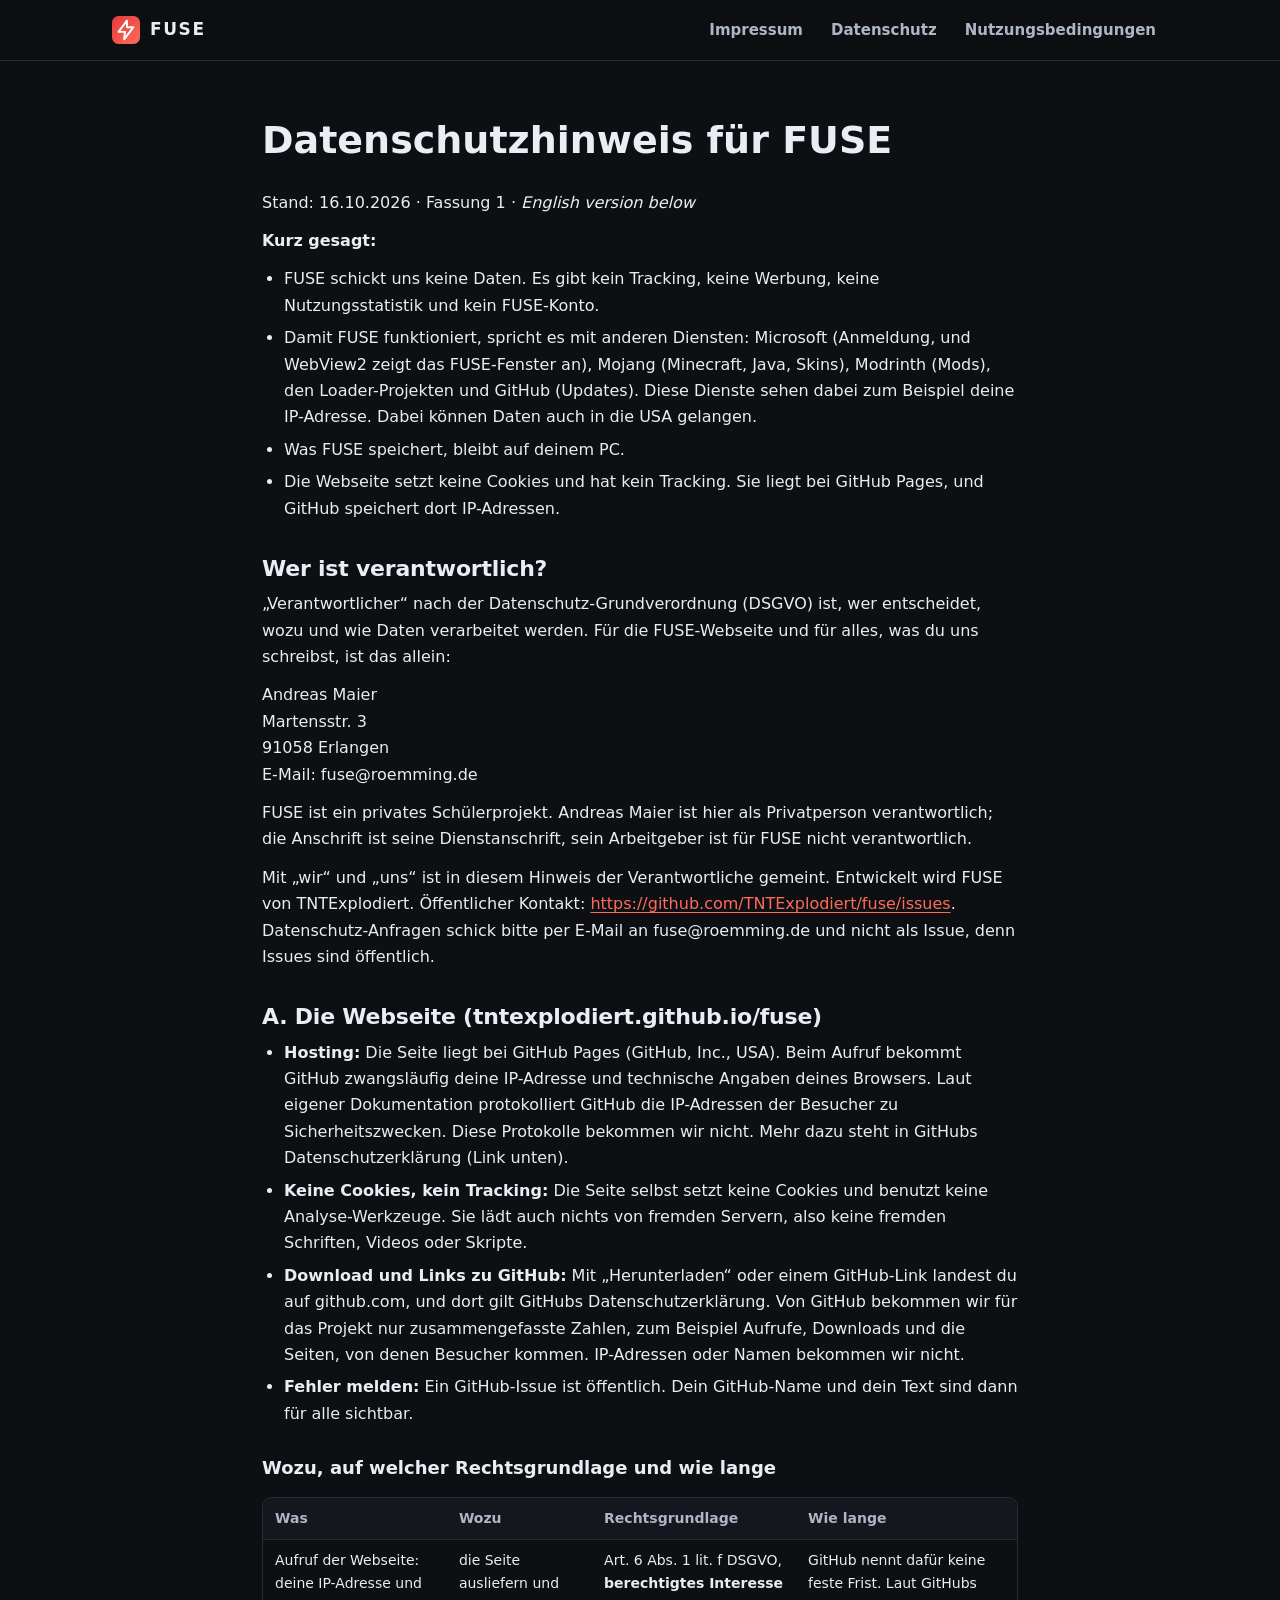
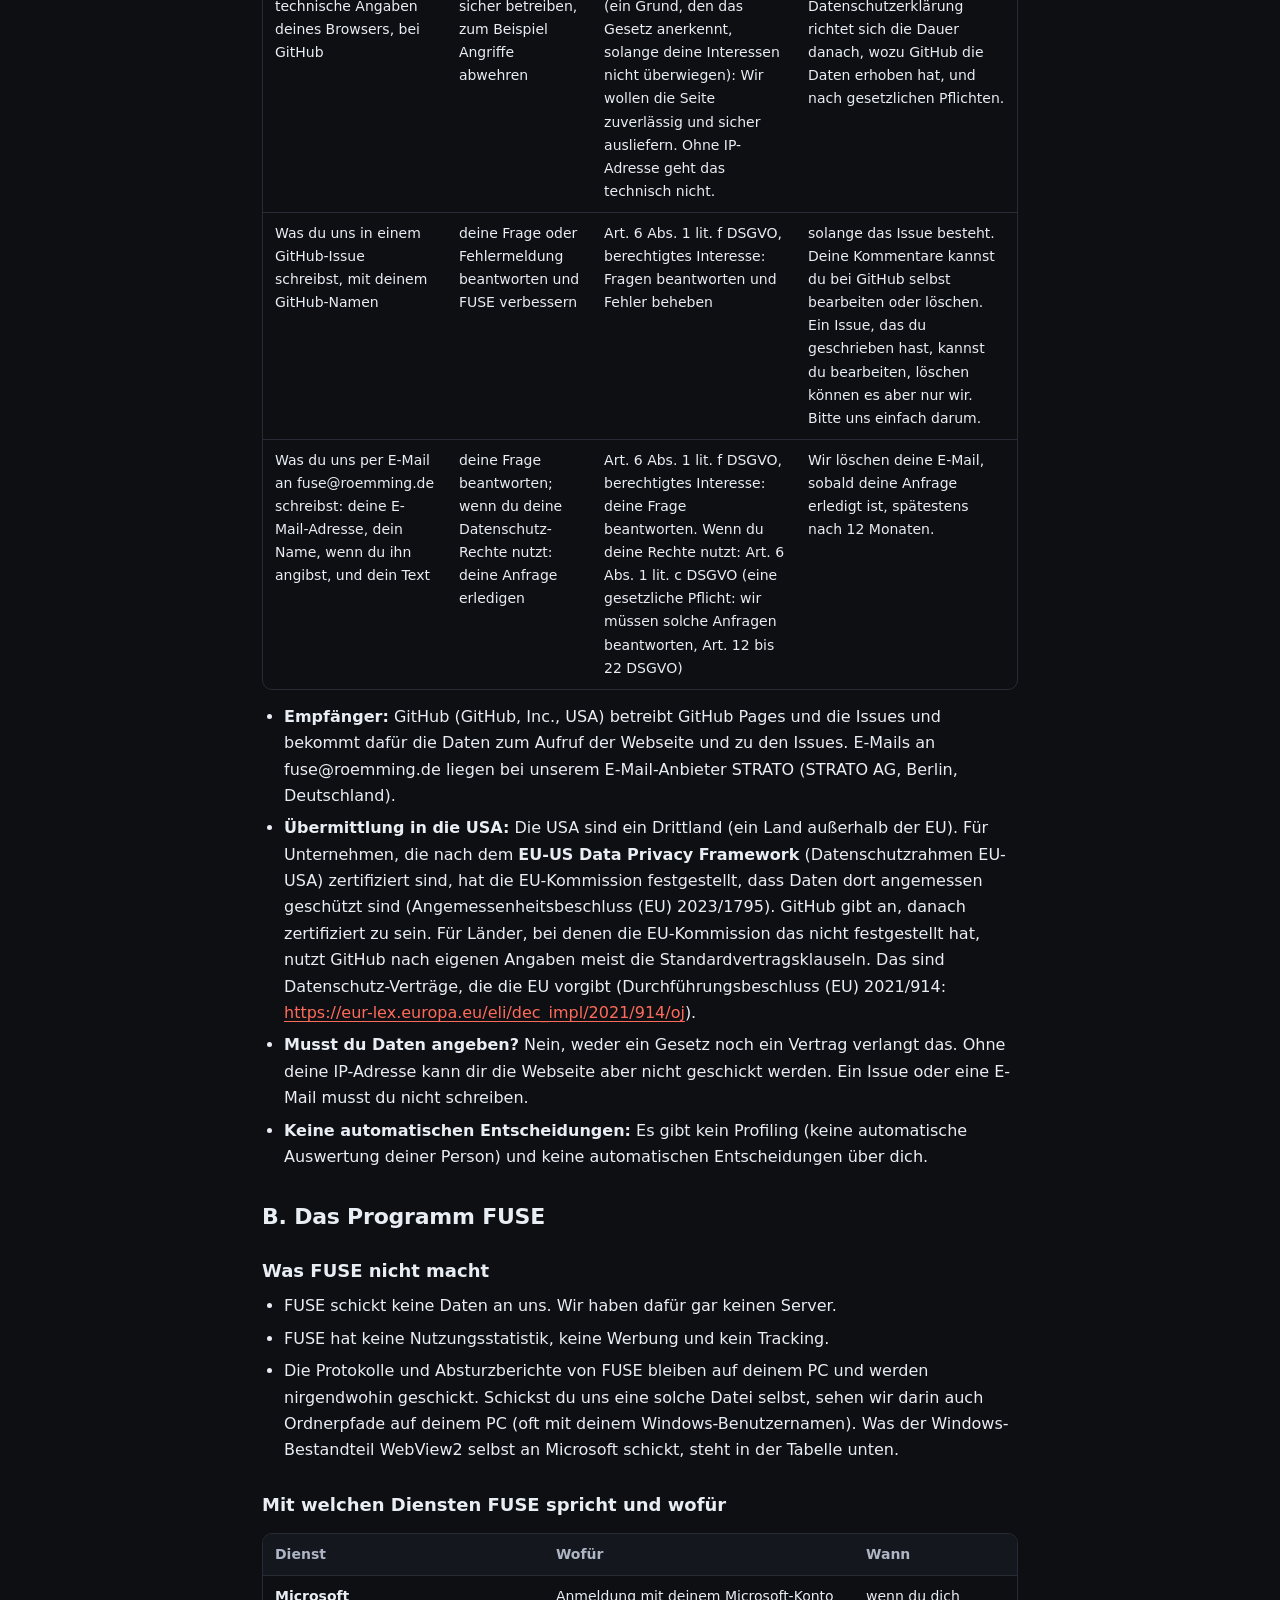
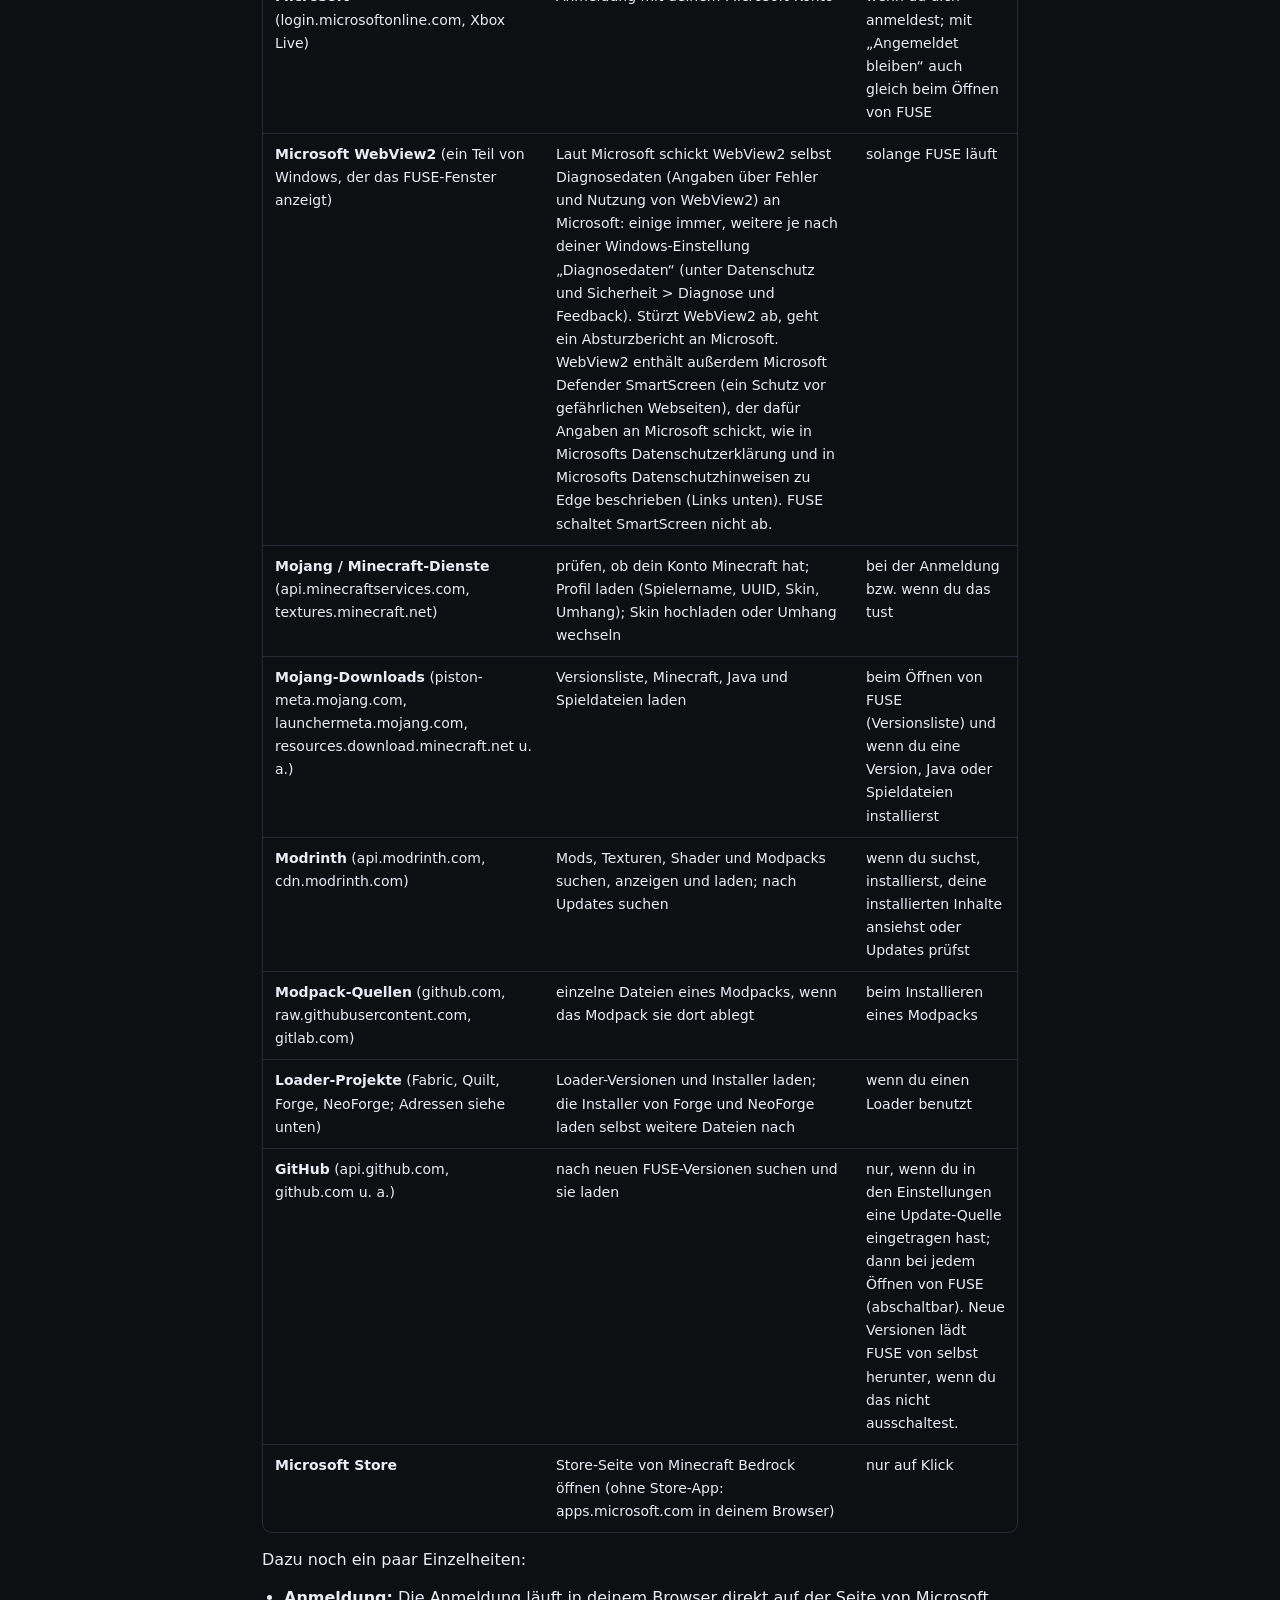
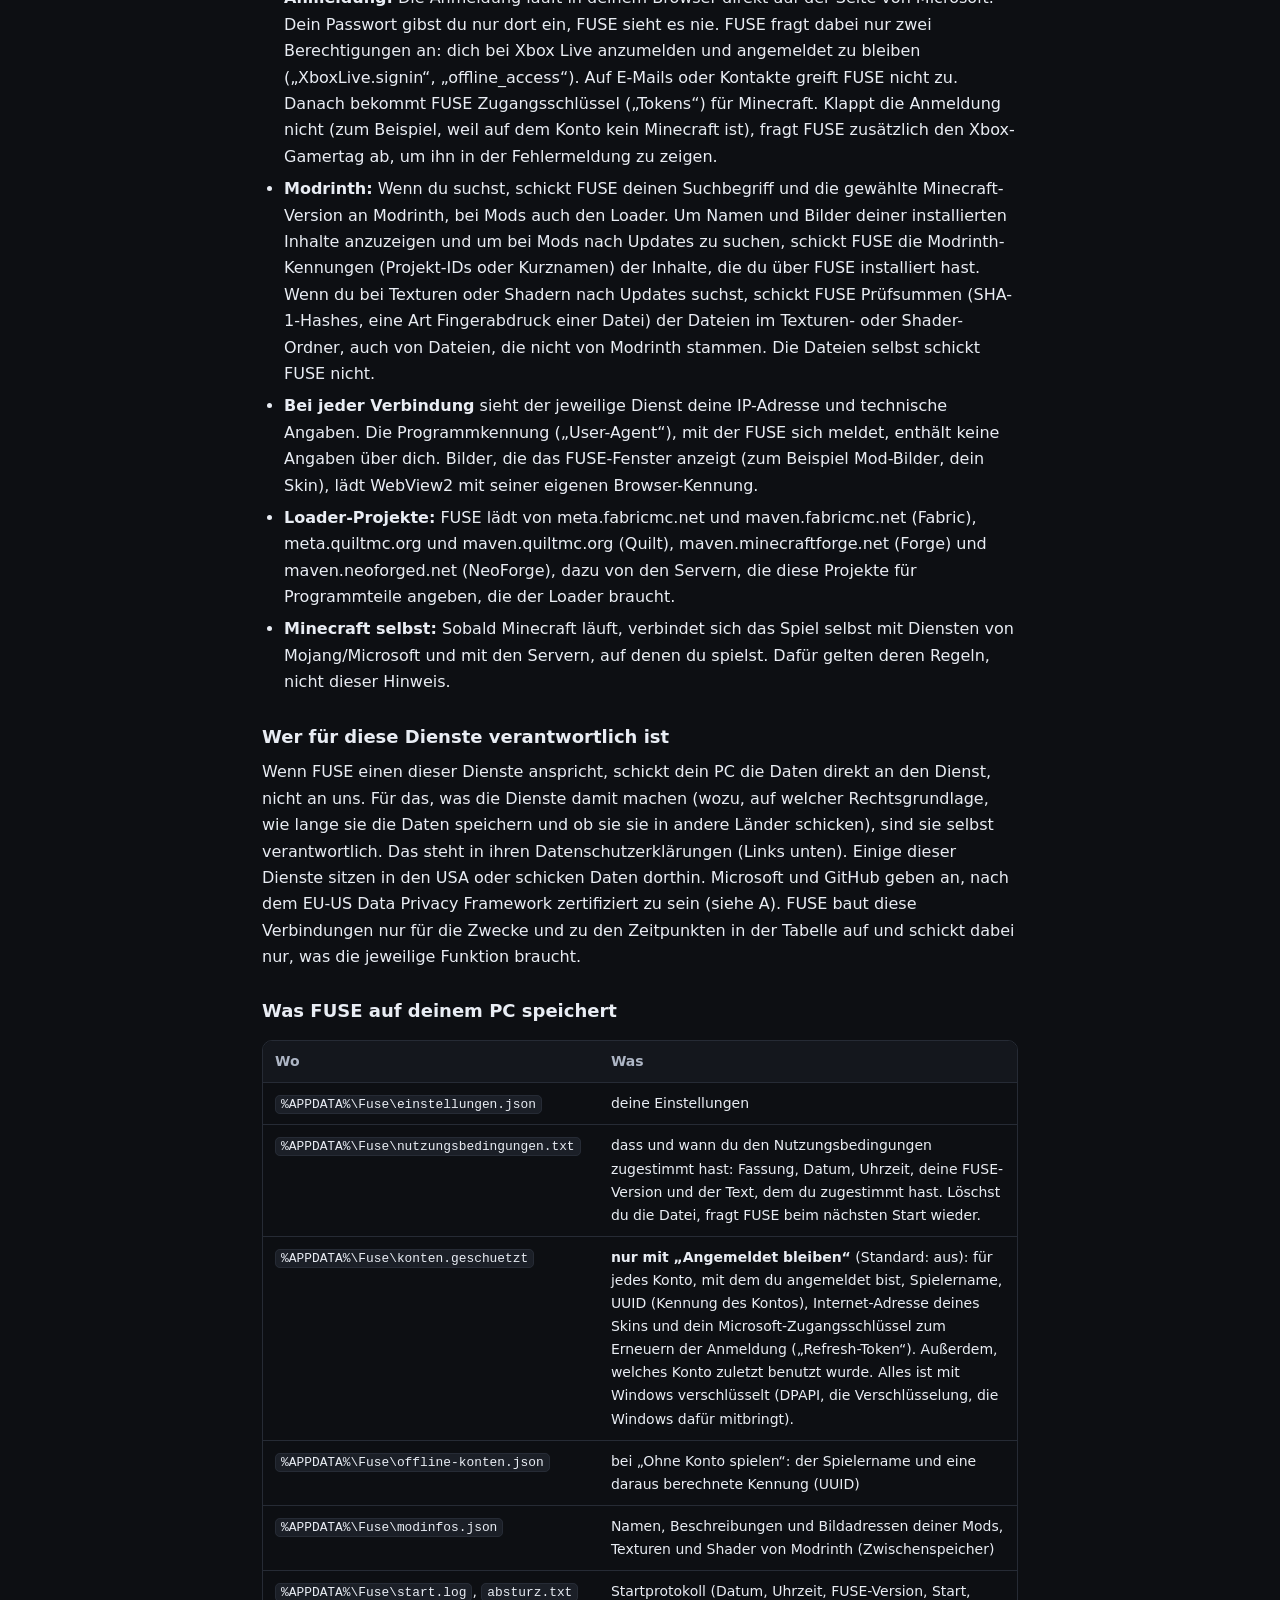
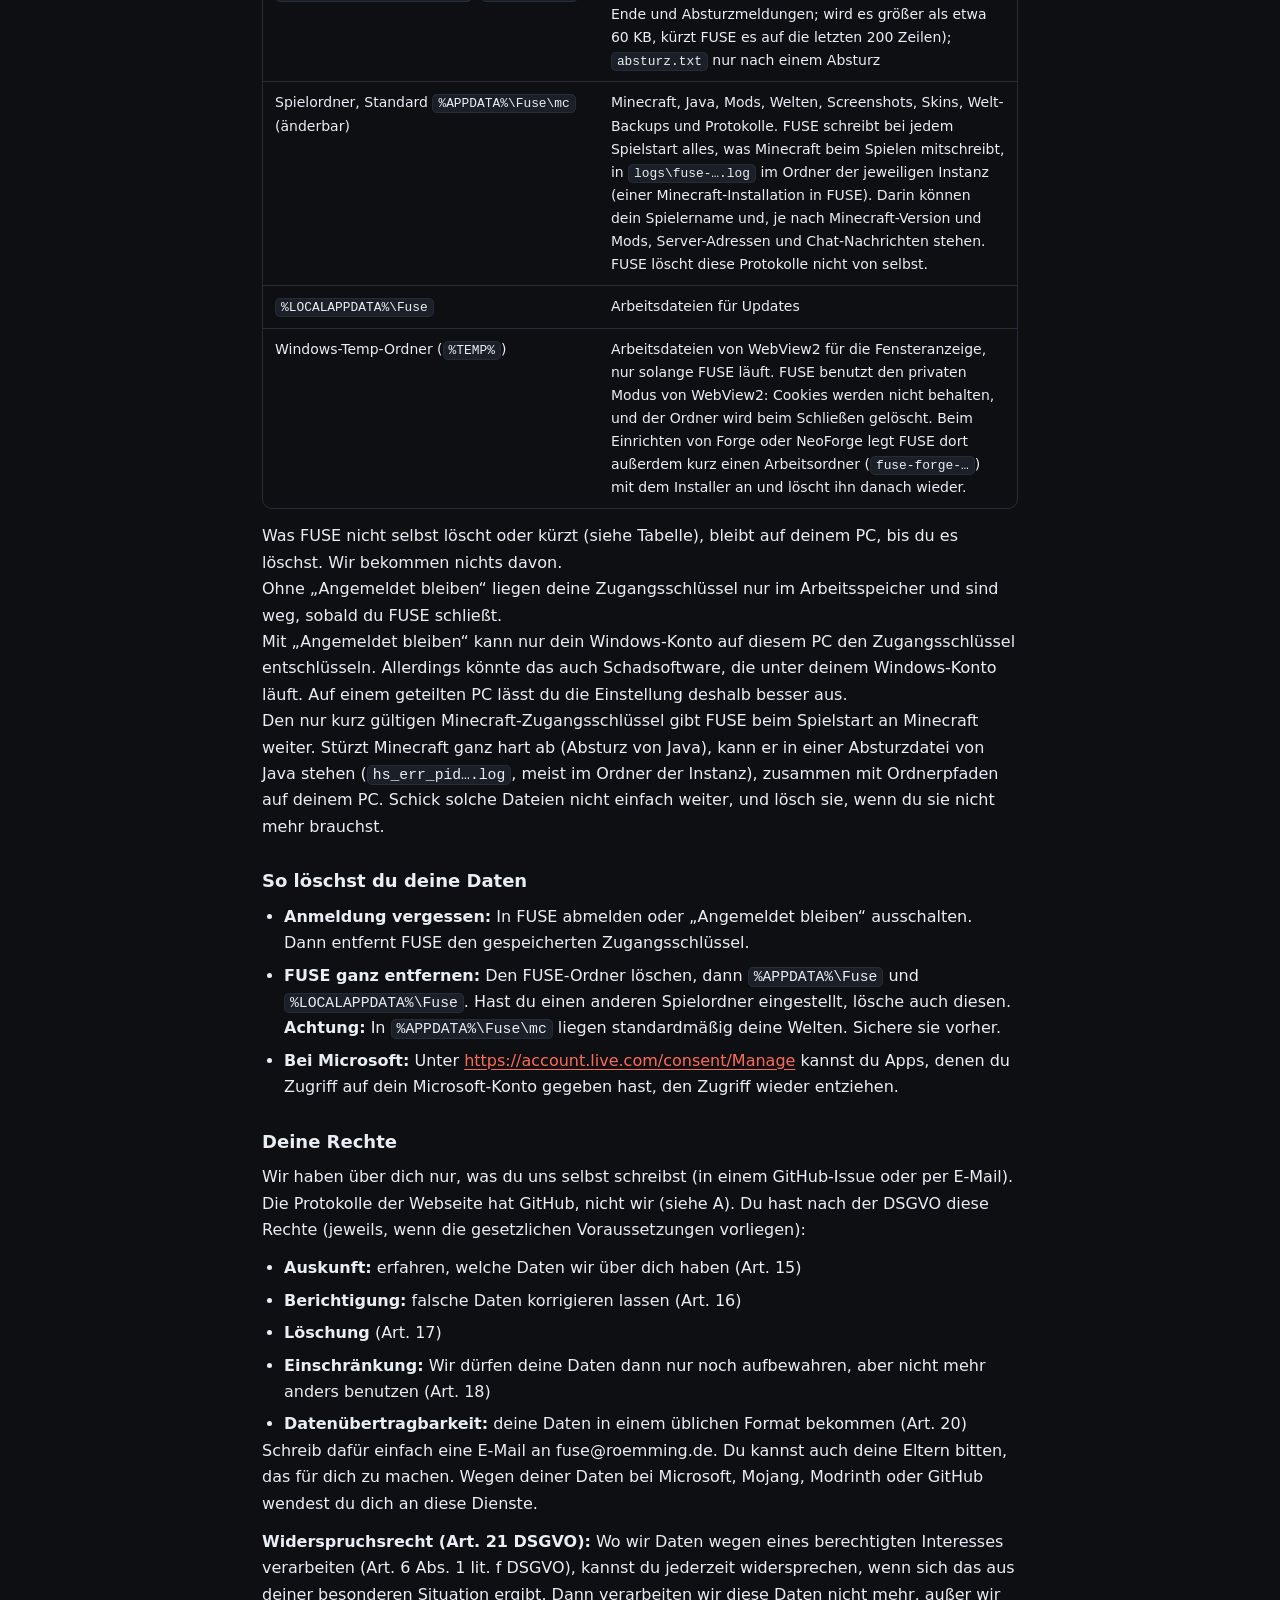
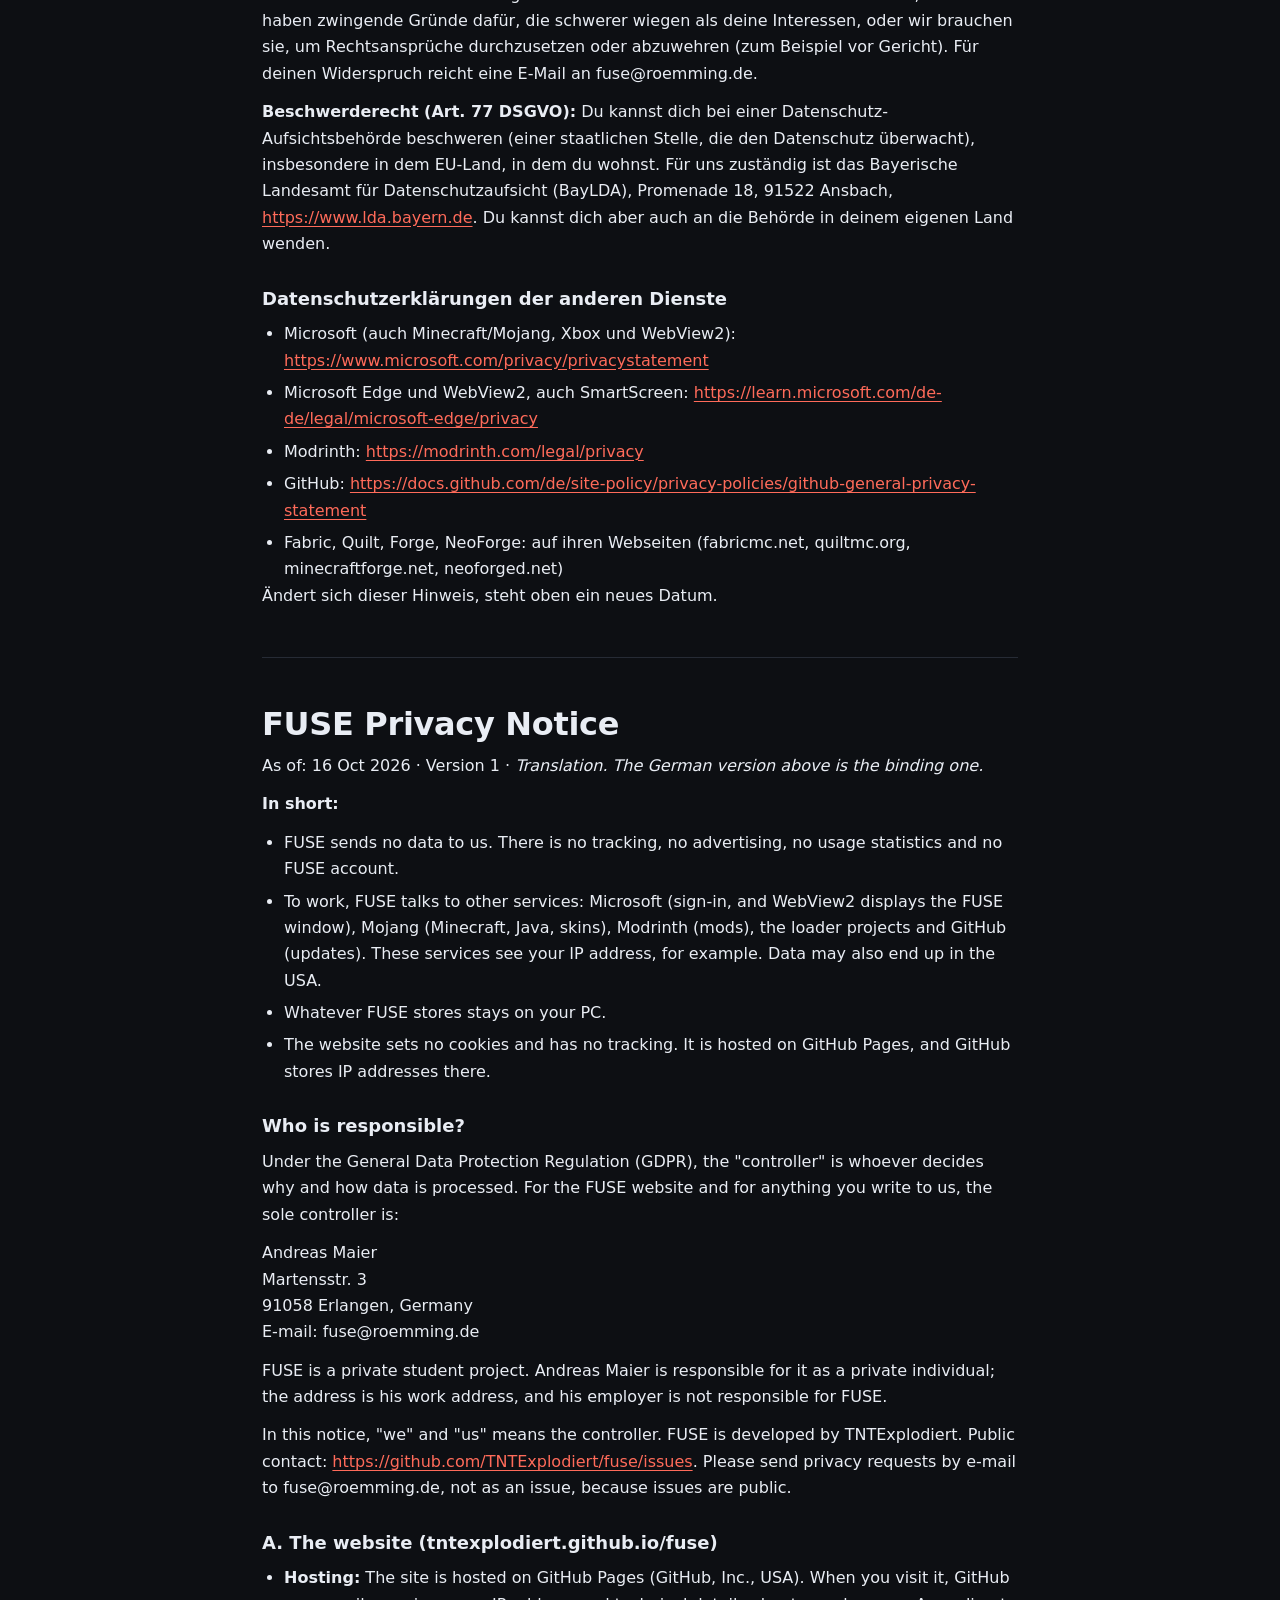
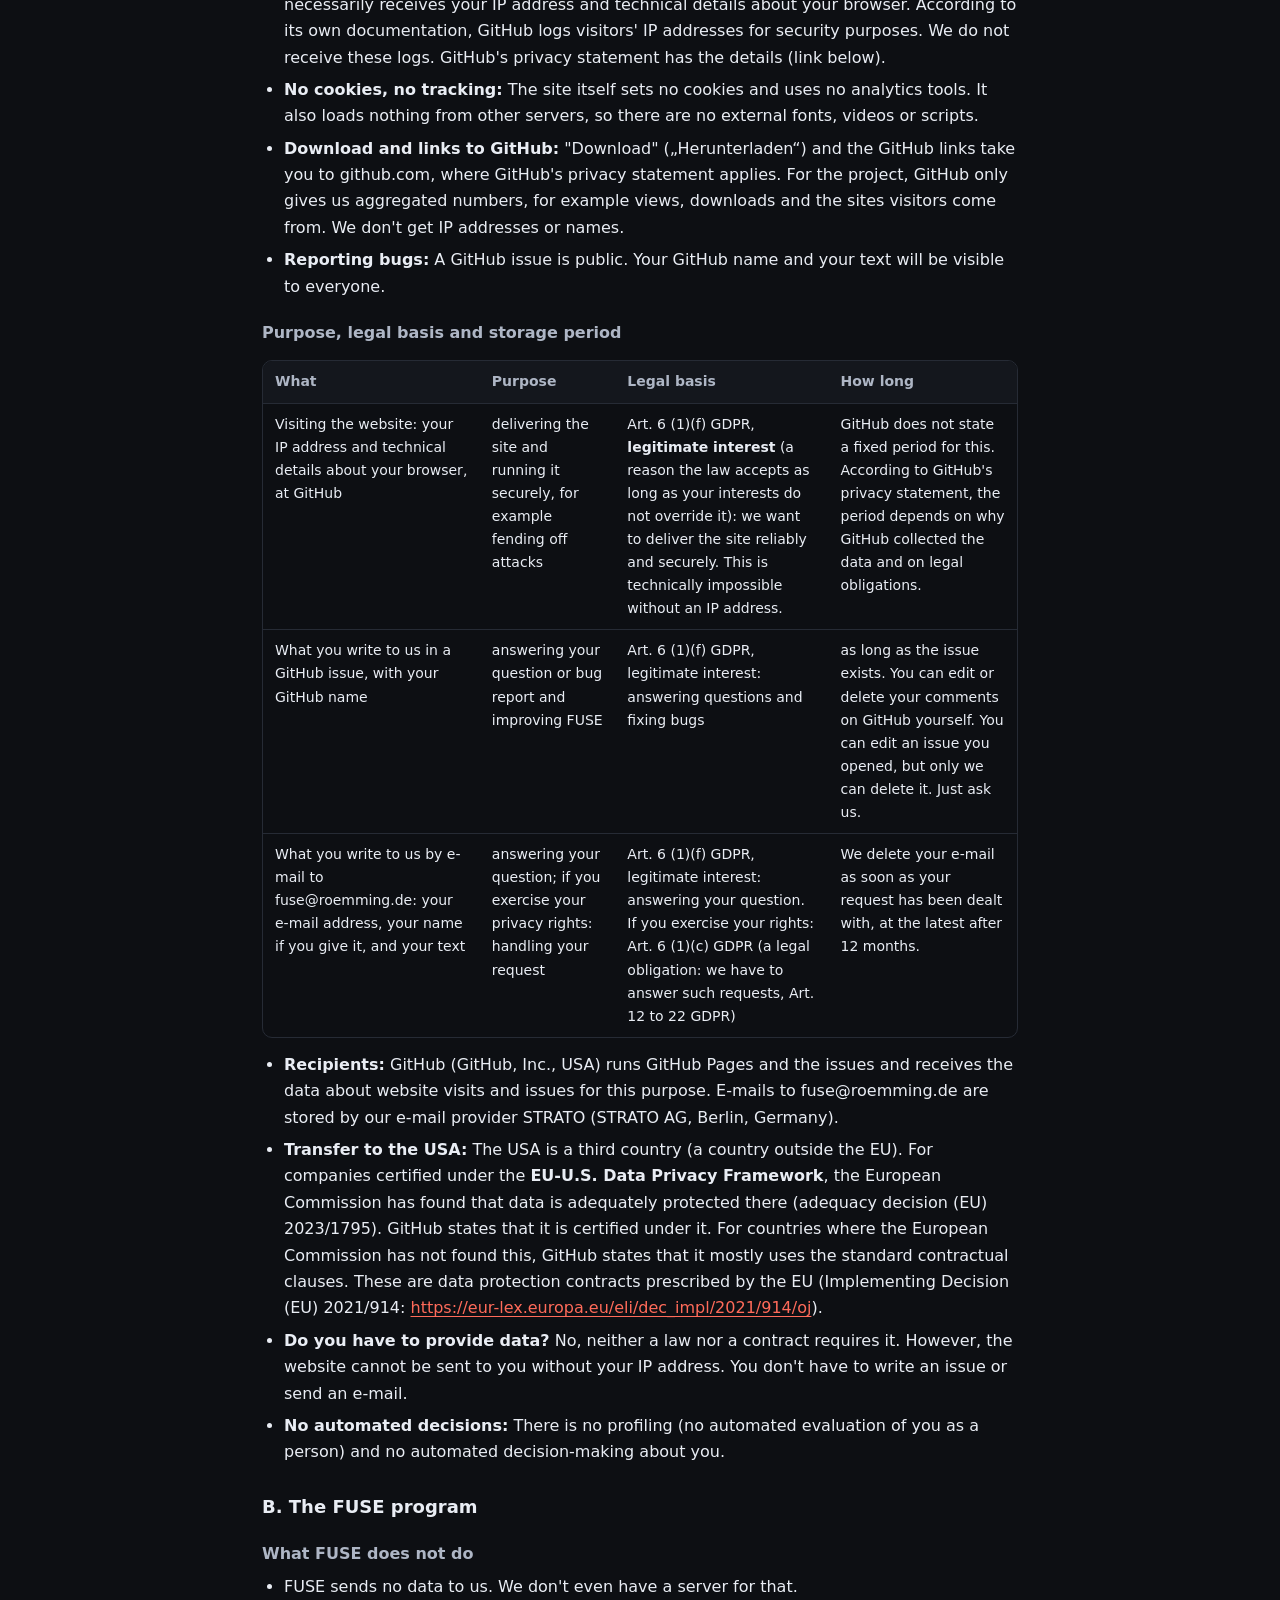
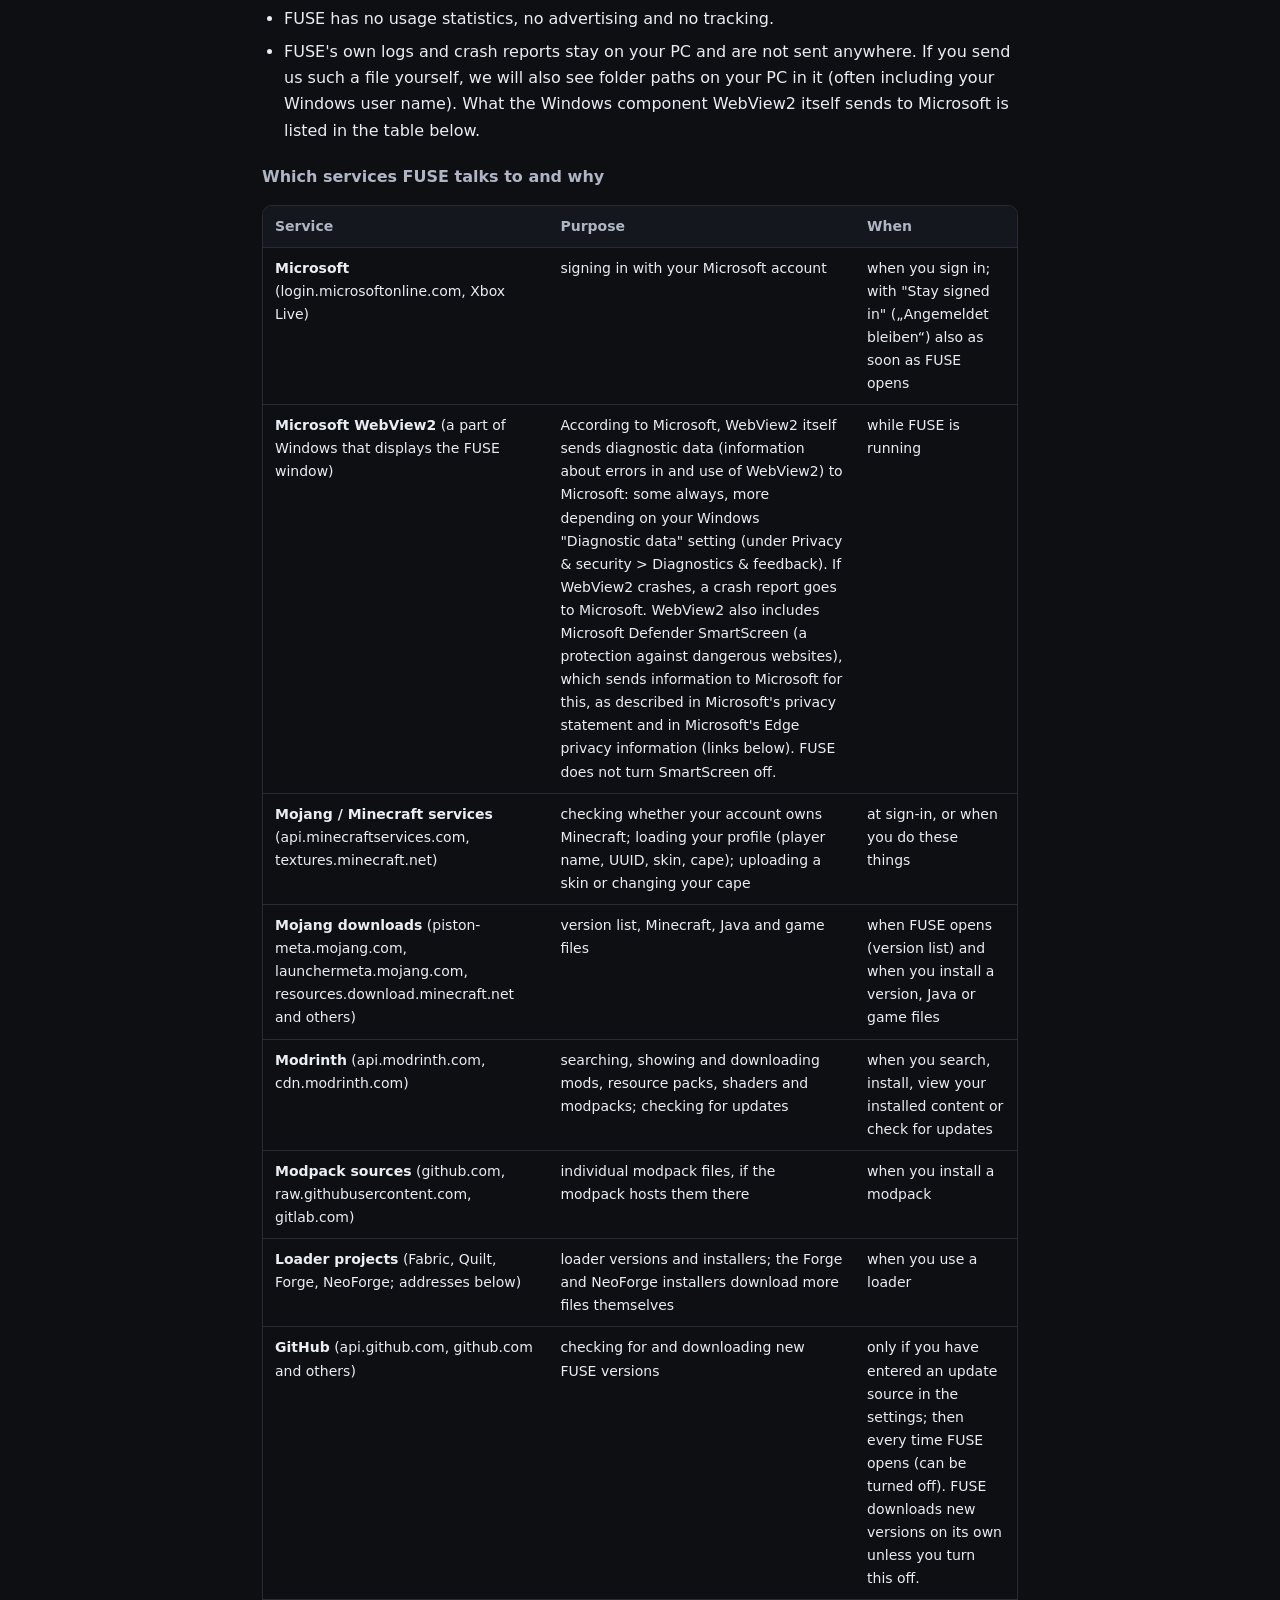
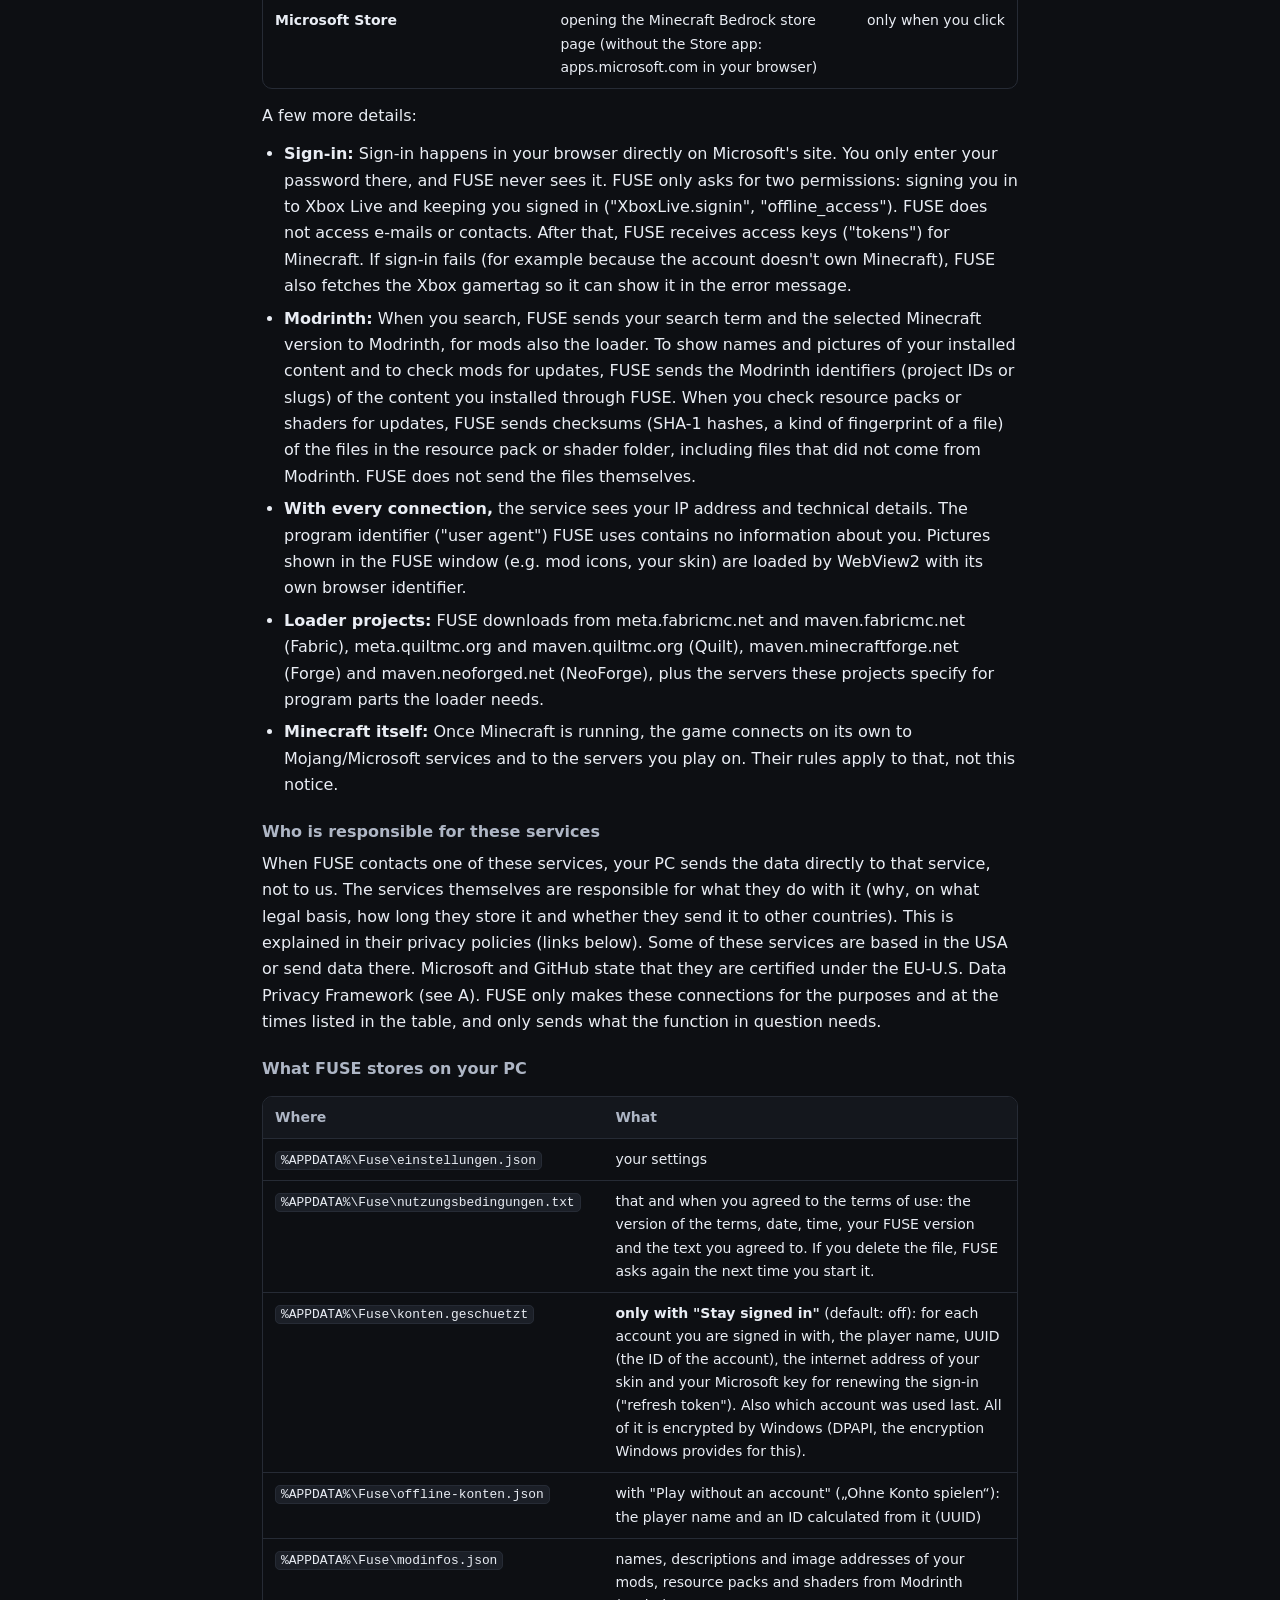
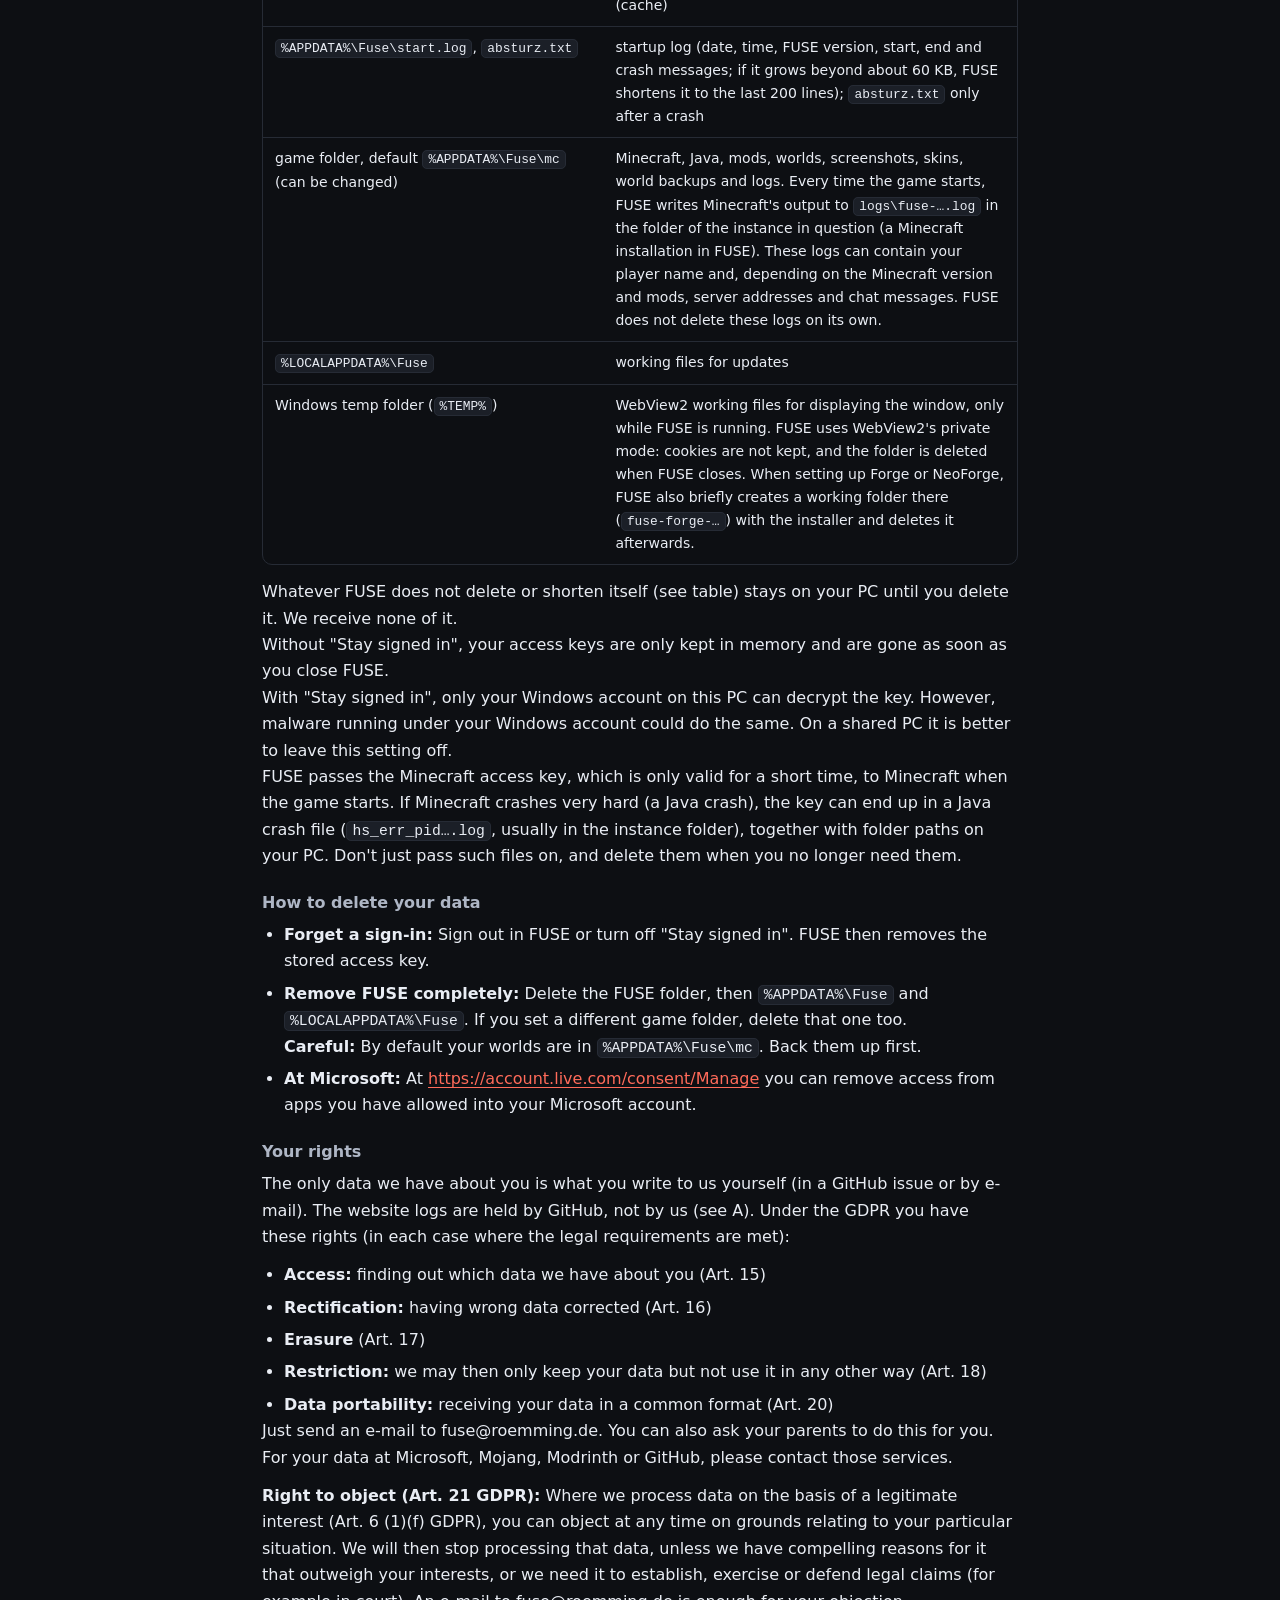
==== docs/datenschutz.html @ b9e16c57 "Webseite: Impressum, Datenschutz, Nutzungsbedingungen" ====
<!DOCTYPE html>
<html lang="de">
<head>
  <meta charset="utf-8">
  <meta name="viewport" content="width=device-width, initial-scale=1">
  <meta http-equiv="Content-Security-Policy" content="default-src 'self'; img-src 'self'; style-src 'self'; script-src 'none'; object-src 'none'; base-uri 'none'; form-action 'none'">
  <meta name="referrer" content="strict-origin-when-cross-origin">
  <title>Datenschutzhinweis – FUSE</title>
  <meta name="description" content="Datenschutzhinweis für FUSE und die FUSE-Webseite.">
  <meta name="theme-color" content="#0d0f13">
  <meta name="color-scheme" content="dark">
  <link rel="icon" href="favicon.ico" sizes="32x32">
  <link rel="icon" href="icon.svg" type="image/svg+xml">
  <link rel="apple-touch-icon" href="apple-touch-icon.png">
  <link rel="stylesheet" href="stil.css">
</head>
<body>
  <header class="leiste">
    <div class="huelle leiste-innen">
      <a class="marke" href="index.html">
        <img src="icon.svg" width="28" height="28" alt="">
        <span>FUSE</span>
      </a>
      <nav aria-label="Rechtliches">
        <ul>
          <li><a href="impressum.html">Impressum</a></li>
          <li><a href="datenschutz.html">Datenschutz</a></li>
          <li><a href="nutzungsbedingungen.html">Nutzungsbedingungen</a></li>
        </ul>
      </nav>
    </div>
  </header>

  <main id="inhalt" class="huelle rechtstext">
<h1 id="de-titel">Datenschutzhinweis für FUSE</h1>
<p>Stand: 16.10.2026 · Fassung 1 · <em>English version below</em></p>
<p><strong>Kurz gesagt:</strong></p>
<ul><li>FUSE schickt uns keine Daten. Es gibt kein Tracking, keine Werbung, keine Nutzungsstatistik und kein FUSE-Konto.</li><li>Damit FUSE funktioniert, spricht es mit anderen Diensten: Microsoft (Anmeldung, und WebView2 zeigt das FUSE-Fenster an), Mojang (Minecraft, Java, Skins), Modrinth (Mods), den Loader-Projekten und GitHub (Updates). Diese Dienste sehen dabei zum Beispiel deine IP-Adresse. Dabei können Daten auch in die USA gelangen.</li><li>Was FUSE speichert, bleibt auf deinem PC.</li><li>Die Webseite setzt keine Cookies und hat kein Tracking. Sie liegt bei GitHub Pages, und GitHub speichert dort IP-Adressen.</li></ul>
<h2 id="de-wer-ist-verantwortlich">Wer ist verantwortlich?</h2>
<p>„Verantwortlicher“ nach der Datenschutz-Grundverordnung (DSGVO) ist, wer entscheidet, wozu und wie Daten verarbeitet werden. Für die FUSE-Webseite und für alles, was du uns schreibst, ist das allein:</p>
<p>Andreas Maier<br>Martensstr. 3<br>91058 Erlangen<br>E-Mail: fuse@roemming.de</p>
<p>FUSE ist ein privates Schülerprojekt. Andreas Maier ist hier als Privatperson verantwortlich; die Anschrift ist seine Dienstanschrift, sein Arbeitgeber ist für FUSE nicht verantwortlich.</p>
<p>Mit „wir“ und „uns“ ist in diesem Hinweis der Verantwortliche gemeint. Entwickelt wird FUSE von TNTExplodiert. Öffentlicher Kontakt: <a href="https://github.com/TNTExplodiert/fuse/issues">https://github.com/TNTExplodiert/fuse/issues</a>. Datenschutz-Anfragen schick bitte per E-Mail an fuse@roemming.de und nicht als Issue, denn Issues sind öffentlich.</p>
<h2 id="de-a-die-webseite-tntexplodiert-github-io-fuse">A. Die Webseite (tntexplodiert.github.io/fuse)</h2>
<ul><li><strong>Hosting:</strong> Die Seite liegt bei GitHub Pages (GitHub, Inc., USA). Beim Aufruf bekommt GitHub zwangsläufig deine IP-Adresse und technische Angaben deines Browsers. Laut eigener Dokumentation protokolliert GitHub die IP-Adressen der Besucher zu Sicherheitszwecken. Diese Protokolle bekommen wir nicht. Mehr dazu steht in GitHubs Datenschutzerklärung (Link unten).</li><li><strong>Keine Cookies, kein Tracking:</strong> Die Seite selbst setzt keine Cookies und benutzt keine Analyse-Werkzeuge. Sie lädt auch nichts von fremden Servern, also keine fremden Schriften, Videos oder Skripte.</li><li><strong>Download und Links zu GitHub:</strong> Mit „Herunterladen“ oder einem GitHub-Link landest du auf github.com, und dort gilt GitHubs Datenschutzerklärung. Von GitHub bekommen wir für das Projekt nur zusammengefasste Zahlen, zum Beispiel Aufrufe, Downloads und die Seiten, von denen Besucher kommen. IP-Adressen oder Namen bekommen wir nicht.</li><li><strong>Fehler melden:</strong> Ein GitHub-Issue ist öffentlich. Dein GitHub-Name und dein Text sind dann für alle sichtbar.</li></ul>
<h3 id="de-wozu-auf-welcher-rechtsgrundlage-und-wie-lange">Wozu, auf welcher Rechtsgrundlage und wie lange</h3>
<div class="tabelle"><table><thead><tr><th>Was</th><th>Wozu</th><th>Rechtsgrundlage</th><th>Wie lange</th></tr></thead><tbody><tr><td>Aufruf der Webseite: deine IP-Adresse und technische Angaben deines Browsers, bei GitHub</td><td>die Seite ausliefern und sicher betreiben, zum Beispiel Angriffe abwehren</td><td>Art. 6 Abs. 1 lit. f DSGVO, <strong>berechtigtes Interesse</strong> (ein Grund, den das Gesetz anerkennt, solange deine Interessen nicht überwiegen): Wir wollen die Seite zuverlässig und sicher ausliefern. Ohne IP-Adresse geht das technisch nicht.</td><td>GitHub nennt dafür keine feste Frist. Laut GitHubs Datenschutzerklärung richtet sich die Dauer danach, wozu GitHub die Daten erhoben hat, und nach gesetzlichen Pflichten.</td></tr><tr><td>Was du uns in einem GitHub-Issue schreibst, mit deinem GitHub-Namen</td><td>deine Frage oder Fehlermeldung beantworten und FUSE verbessern</td><td>Art. 6 Abs. 1 lit. f DSGVO, berechtigtes Interesse: Fragen beantworten und Fehler beheben</td><td>solange das Issue besteht. Deine Kommentare kannst du bei GitHub selbst bearbeiten oder löschen. Ein Issue, das du geschrieben hast, kannst du bearbeiten, löschen können es aber nur wir. Bitte uns einfach darum.</td></tr><tr><td>Was du uns per E-Mail an fuse@roemming.de schreibst: deine E-Mail-Adresse, dein Name, wenn du ihn angibst, und dein Text</td><td>deine Frage beantworten; wenn du deine Datenschutz-Rechte nutzt: deine Anfrage erledigen</td><td>Art. 6 Abs. 1 lit. f DSGVO, berechtigtes Interesse: deine Frage beantworten. Wenn du deine Rechte nutzt: Art. 6 Abs. 1 lit. c DSGVO (eine gesetzliche Pflicht: wir müssen solche Anfragen beantworten, Art. 12 bis 22 DSGVO)</td><td>Wir löschen deine E-Mail, sobald deine Anfrage erledigt ist, spätestens nach 12 Monaten.</td></tr></tbody></table></div>
<ul><li><strong>Empfänger:</strong> GitHub (GitHub, Inc., USA) betreibt GitHub Pages und die Issues und bekommt dafür die Daten zum Aufruf der Webseite und zu den Issues. E-Mails an fuse@roemming.de liegen bei unserem E-Mail-Anbieter STRATO (STRATO AG, Berlin, Deutschland).</li><li><strong>Übermittlung in die USA:</strong> Die USA sind ein Drittland (ein Land außerhalb der EU). Für Unternehmen, die nach dem <strong>EU-US Data Privacy Framework</strong> (Datenschutzrahmen EU-USA) zertifiziert sind, hat die EU-Kommission festgestellt, dass Daten dort angemessen geschützt sind (Angemessenheitsbeschluss (EU) 2023/1795). GitHub gibt an, danach zertifiziert zu sein. Für Länder, bei denen die EU-Kommission das nicht festgestellt hat, nutzt GitHub nach eigenen Angaben meist die Standardvertragsklauseln. Das sind Datenschutz-Verträge, die die EU vorgibt (Durchführungsbeschluss (EU) 2021/914: <a href="https://eur-lex.europa.eu/eli/dec_impl/2021/914/oj">https://eur-lex.europa.eu/eli/dec_impl/2021/914/oj</a>).</li><li><strong>Musst du Daten angeben?</strong> Nein, weder ein Gesetz noch ein Vertrag verlangt das. Ohne deine IP-Adresse kann dir die Webseite aber nicht geschickt werden. Ein Issue oder eine E-Mail musst du nicht schreiben.</li><li><strong>Keine automatischen Entscheidungen:</strong> Es gibt kein Profiling (keine automatische Auswertung deiner Person) und keine automatischen Entscheidungen über dich.</li></ul>
<h2 id="de-b-das-programm-fuse">B. Das Programm FUSE</h2>
<h3 id="de-was-fuse-nicht-macht">Was FUSE nicht macht</h3>
<ul><li>FUSE schickt keine Daten an uns. Wir haben dafür gar keinen Server.</li><li>FUSE hat keine Nutzungsstatistik, keine Werbung und kein Tracking.</li><li>Die Protokolle und Absturzberichte von FUSE bleiben auf deinem PC und werden nirgendwohin geschickt. Schickst du uns eine solche Datei selbst, sehen wir darin auch Ordnerpfade auf deinem PC (oft mit deinem Windows-Benutzernamen). Was der Windows-Bestandteil WebView2 selbst an Microsoft schickt, steht in der Tabelle unten.</li></ul>
<h3 id="de-mit-welchen-diensten-fuse-spricht-und-wofuer">Mit welchen Diensten FUSE spricht und wofür</h3>
<div class="tabelle"><table><thead><tr><th>Dienst</th><th>Wofür</th><th>Wann</th></tr></thead><tbody><tr><td><strong>Microsoft</strong> (login.microsoftonline.com, Xbox Live)</td><td>Anmeldung mit deinem Microsoft-Konto</td><td>wenn du dich anmeldest; mit „Angemeldet bleiben“ auch gleich beim Öffnen von FUSE</td></tr><tr><td><strong>Microsoft WebView2</strong> (ein Teil von Windows, der das FUSE-Fenster anzeigt)</td><td>Laut Microsoft schickt WebView2 selbst Diagnosedaten (Angaben über Fehler und Nutzung von WebView2) an Microsoft: einige immer, weitere je nach deiner Windows-Einstellung „Diagnosedaten“ (unter Datenschutz und Sicherheit &gt; Diagnose und Feedback). Stürzt WebView2 ab, geht ein Absturzbericht an Microsoft. WebView2 enthält außerdem Microsoft Defender SmartScreen (ein Schutz vor gefährlichen Webseiten), der dafür Angaben an Microsoft schickt, wie in Microsofts Datenschutzerklärung und in Microsofts Datenschutzhinweisen zu Edge beschrieben (Links unten). FUSE schaltet SmartScreen nicht ab.</td><td>solange FUSE läuft</td></tr><tr><td><strong>Mojang / Minecraft-Dienste</strong> (api.minecraftservices.com, textures.minecraft.net)</td><td>prüfen, ob dein Konto Minecraft hat; Profil laden (Spielername, UUID, Skin, Umhang); Skin hochladen oder Umhang wechseln</td><td>bei der Anmeldung bzw. wenn du das tust</td></tr><tr><td><strong>Mojang-Downloads</strong> (piston-meta.mojang.com, launchermeta.mojang.com, resources.download.minecraft.net u. a.)</td><td>Versionsliste, Minecraft, Java und Spieldateien laden</td><td>beim Öffnen von FUSE (Versionsliste) und wenn du eine Version, Java oder Spieldateien installierst</td></tr><tr><td><strong>Modrinth</strong> (api.modrinth.com, cdn.modrinth.com)</td><td>Mods, Texturen, Shader und Modpacks suchen, anzeigen und laden; nach Updates suchen</td><td>wenn du suchst, installierst, deine installierten Inhalte ansiehst oder Updates prüfst</td></tr><tr><td><strong>Modpack-Quellen</strong> (github.com, raw.githubusercontent.com, gitlab.com)</td><td>einzelne Dateien eines Modpacks, wenn das Modpack sie dort ablegt</td><td>beim Installieren eines Modpacks</td></tr><tr><td><strong>Loader-Projekte</strong> (Fabric, Quilt, Forge, NeoForge; Adressen siehe unten)</td><td>Loader-Versionen und Installer laden; die Installer von Forge und NeoForge laden selbst weitere Dateien nach</td><td>wenn du einen Loader benutzt</td></tr><tr><td><strong>GitHub</strong> (api.github.com, github.com u. a.)</td><td>nach neuen FUSE-Versionen suchen und sie laden</td><td>nur, wenn du in den Einstellungen eine Update-Quelle eingetragen hast; dann bei jedem Öffnen von FUSE (abschaltbar). Neue Versionen lädt FUSE von selbst herunter, wenn du das nicht ausschaltest.</td></tr><tr><td><strong>Microsoft Store</strong></td><td>Store-Seite von Minecraft Bedrock öffnen (ohne Store-App: apps.microsoft.com in deinem Browser)</td><td>nur auf Klick</td></tr></tbody></table></div>
<p>Dazu noch ein paar Einzelheiten:</p>
<ul><li><strong>Anmeldung:</strong> Die Anmeldung läuft in deinem Browser direkt auf der Seite von Microsoft. Dein Passwort gibst du nur dort ein, FUSE sieht es nie. FUSE fragt dabei nur zwei Berechtigungen an: dich bei Xbox Live anzumelden und angemeldet zu bleiben („XboxLive.signin“, „offline_access“). Auf E-Mails oder Kontakte greift FUSE nicht zu. Danach bekommt FUSE Zugangsschlüssel („Tokens“) für Minecraft. Klappt die Anmeldung nicht (zum Beispiel, weil auf dem Konto kein Minecraft ist), fragt FUSE zusätzlich den Xbox-Gamertag ab, um ihn in der Fehlermeldung zu zeigen.</li><li><strong>Modrinth:</strong> Wenn du suchst, schickt FUSE deinen Suchbegriff und die gewählte Minecraft-Version an Modrinth, bei Mods auch den Loader. Um Namen und Bilder deiner installierten Inhalte anzuzeigen und um bei Mods nach Updates zu suchen, schickt FUSE die Modrinth-Kennungen (Projekt-IDs oder Kurznamen) der Inhalte, die du über FUSE installiert hast. Wenn du bei Texturen oder Shadern nach Updates suchst, schickt FUSE Prüfsummen (SHA-1-Hashes, eine Art Fingerabdruck einer Datei) der Dateien im Texturen- oder Shader-Ordner, auch von Dateien, die nicht von Modrinth stammen. Die Dateien selbst schickt FUSE nicht.</li><li><strong>Bei jeder Verbindung</strong> sieht der jeweilige Dienst deine IP-Adresse und technische Angaben. Die Programmkennung („User-Agent“), mit der FUSE sich meldet, enthält keine Angaben über dich. Bilder, die das FUSE-Fenster anzeigt (zum Beispiel Mod-Bilder, dein Skin), lädt WebView2 mit seiner eigenen Browser-Kennung.</li><li><strong>Loader-Projekte:</strong> FUSE lädt von meta.fabricmc.net und maven.fabricmc.net (Fabric), meta.quiltmc.org und maven.quiltmc.org (Quilt), maven.minecraftforge.net (Forge) und maven.neoforged.net (NeoForge), dazu von den Servern, die diese Projekte für Programmteile angeben, die der Loader braucht.</li><li><strong>Minecraft selbst:</strong> Sobald Minecraft läuft, verbindet sich das Spiel selbst mit Diensten von Mojang/Microsoft und mit den Servern, auf denen du spielst. Dafür gelten deren Regeln, nicht dieser Hinweis.</li></ul>
<h3 id="de-wer-fuer-diese-dienste-verantwortlich-ist">Wer für diese Dienste verantwortlich ist</h3>
<p>Wenn FUSE einen dieser Dienste anspricht, schickt dein PC die Daten direkt an den Dienst, nicht an uns. Für das, was die Dienste damit machen (wozu, auf welcher Rechtsgrundlage, wie lange sie die Daten speichern und ob sie sie in andere Länder schicken), sind sie selbst verantwortlich. Das steht in ihren Datenschutzerklärungen (Links unten). Einige dieser Dienste sitzen in den USA oder schicken Daten dorthin. Microsoft und GitHub geben an, nach dem EU-US Data Privacy Framework zertifiziert zu sein (siehe A). FUSE baut diese Verbindungen nur für die Zwecke und zu den Zeitpunkten in der Tabelle auf und schickt dabei nur, was die jeweilige Funktion braucht.</p>
<h3 id="de-was-fuse-auf-deinem-pc-speichert">Was FUSE auf deinem PC speichert</h3>
<div class="tabelle"><table><thead><tr><th>Wo</th><th>Was</th></tr></thead><tbody><tr><td><code>%APPDATA%\Fuse\einstellungen.json</code></td><td>deine Einstellungen</td></tr><tr><td><code>%APPDATA%\Fuse\nutzungsbedingungen.txt</code></td><td>dass und wann du den Nutzungsbedingungen zugestimmt hast: Fassung, Datum, Uhrzeit, deine FUSE-Version und der Text, dem du zugestimmt hast. Löschst du die Datei, fragt FUSE beim nächsten Start wieder.</td></tr><tr><td><code>%APPDATA%\Fuse\konten.geschuetzt</code></td><td><strong>nur mit „Angemeldet bleiben“</strong> (Standard: aus): für jedes Konto, mit dem du angemeldet bist, Spielername, UUID (Kennung des Kontos), Internet-Adresse deines Skins und dein Microsoft-Zugangsschlüssel zum Erneuern der Anmeldung („Refresh-Token“). Außerdem, welches Konto zuletzt benutzt wurde. Alles ist mit Windows verschlüsselt (DPAPI, die Verschlüsselung, die Windows dafür mitbringt).</td></tr><tr><td><code>%APPDATA%\Fuse\offline-konten.json</code></td><td>bei „Ohne Konto spielen“: der Spielername und eine daraus berechnete Kennung (UUID)</td></tr><tr><td><code>%APPDATA%\Fuse\modinfos.json</code></td><td>Namen, Beschreibungen und Bildadressen deiner Mods, Texturen und Shader von Modrinth (Zwischenspeicher)</td></tr><tr><td><code>%APPDATA%\Fuse\start.log</code>, <code>absturz.txt</code></td><td>Startprotokoll (Datum, Uhrzeit, FUSE-Version, Start, Ende und Absturzmeldungen; wird es größer als etwa 60 KB, kürzt FUSE es auf die letzten 200 Zeilen); <code>absturz.txt</code> nur nach einem Absturz</td></tr><tr><td>Spielordner, Standard <code>%APPDATA%\Fuse\mc</code> (änderbar)</td><td>Minecraft, Java, Mods, Welten, Screenshots, Skins, Welt-Backups und Protokolle. FUSE schreibt bei jedem Spielstart alles, was Minecraft beim Spielen mitschreibt, in <code>logs\fuse-….log</code> im Ordner der jeweiligen Instanz (einer Minecraft-Installation in FUSE). Darin können dein Spielername und, je nach Minecraft-Version und Mods, Server-Adressen und Chat-Nachrichten stehen. FUSE löscht diese Protokolle nicht von selbst.</td></tr><tr><td><code>%LOCALAPPDATA%\Fuse</code></td><td>Arbeitsdateien für Updates</td></tr><tr><td>Windows-Temp-Ordner (<code>%TEMP%</code>)</td><td>Arbeitsdateien von WebView2 für die Fensteranzeige, nur solange FUSE läuft. FUSE benutzt den privaten Modus von WebView2: Cookies werden nicht behalten, und der Ordner wird beim Schließen gelöscht. Beim Einrichten von Forge oder NeoForge legt FUSE dort außerdem kurz einen Arbeitsordner (<code>fuse-forge-…</code>) mit dem Installer an und löscht ihn danach wieder.</td></tr></tbody></table></div>
<p>Was FUSE nicht selbst löscht oder kürzt (siehe Tabelle), bleibt auf deinem PC, bis du es löschst. Wir bekommen nichts davon.<br>Ohne „Angemeldet bleiben“ liegen deine Zugangsschlüssel nur im Arbeitsspeicher und sind weg, sobald du FUSE schließt.<br>Mit „Angemeldet bleiben“ kann nur dein Windows-Konto auf diesem PC den Zugangsschlüssel entschlüsseln. Allerdings könnte das auch Schadsoftware, die unter deinem Windows-Konto läuft. Auf einem geteilten PC lässt du die Einstellung deshalb besser aus.<br>Den nur kurz gültigen Minecraft-Zugangsschlüssel gibt FUSE beim Spielstart an Minecraft weiter. Stürzt Minecraft ganz hart ab (Absturz von Java), kann er in einer Absturzdatei von Java stehen (<code>hs_err_pid….log</code>, meist im Ordner der Instanz), zusammen mit Ordnerpfaden auf deinem PC. Schick solche Dateien nicht einfach weiter, und lösch sie, wenn du sie nicht mehr brauchst.</p>
<h3 id="de-so-loeschst-du-deine-daten">So löschst du deine Daten</h3>
<ul><li><strong>Anmeldung vergessen:</strong> In FUSE abmelden oder „Angemeldet bleiben“ ausschalten. Dann entfernt FUSE den gespeicherten Zugangsschlüssel.</li><li><strong>FUSE ganz entfernen:</strong> Den FUSE-Ordner löschen, dann <code>%APPDATA%\Fuse</code> und <code>%LOCALAPPDATA%\Fuse</code>. Hast du einen anderen Spielordner eingestellt, lösche auch diesen.<br><strong>Achtung:</strong> In <code>%APPDATA%\Fuse\mc</code> liegen standardmäßig deine Welten. Sichere sie vorher.</li><li><strong>Bei Microsoft:</strong> Unter <a href="https://account.live.com/consent/Manage">https://account.live.com/consent/Manage</a> kannst du Apps, denen du Zugriff auf dein Microsoft-Konto gegeben hast, den Zugriff wieder entziehen.</li></ul>
<h3 id="de-deine-rechte">Deine Rechte</h3>
<p>Wir haben über dich nur, was du uns selbst schreibst (in einem GitHub-Issue oder per E-Mail). Die Protokolle der Webseite hat GitHub, nicht wir (siehe A). Du hast nach der DSGVO diese Rechte (jeweils, wenn die gesetzlichen Voraussetzungen vorliegen):</p>
<ul><li><strong>Auskunft:</strong> erfahren, welche Daten wir über dich haben (Art. 15)</li><li><strong>Berichtigung:</strong> falsche Daten korrigieren lassen (Art. 16)</li><li><strong>Löschung</strong> (Art. 17)</li><li><strong>Einschränkung:</strong> Wir dürfen deine Daten dann nur noch aufbewahren, aber nicht mehr anders benutzen (Art. 18)</li><li><strong>Datenübertragbarkeit:</strong> deine Daten in einem üblichen Format bekommen (Art. 20)</li></ul>
<p>Schreib dafür einfach eine E-Mail an fuse@roemming.de. Du kannst auch deine Eltern bitten, das für dich zu machen. Wegen deiner Daten bei Microsoft, Mojang, Modrinth oder GitHub wendest du dich an diese Dienste.</p>
<p><strong>Widerspruchsrecht (Art. 21 DSGVO):</strong> Wo wir Daten wegen eines berechtigten Interesses verarbeiten (Art. 6 Abs. 1 lit. f DSGVO), kannst du jederzeit widersprechen, wenn sich das aus deiner besonderen Situation ergibt. Dann verarbeiten wir diese Daten nicht mehr, außer wir haben zwingende Gründe dafür, die schwerer wiegen als deine Interessen, oder wir brauchen sie, um Rechtsansprüche durchzusetzen oder abzuwehren (zum Beispiel vor Gericht). Für deinen Widerspruch reicht eine E-Mail an fuse@roemming.de.</p>
<p><strong>Beschwerderecht (Art. 77 DSGVO):</strong> Du kannst dich bei einer Datenschutz-Aufsichtsbehörde beschweren (einer staatlichen Stelle, die den Datenschutz überwacht), insbesondere in dem EU-Land, in dem du wohnst. Für uns zuständig ist das Bayerische Landesamt für Datenschutzaufsicht (BayLDA), Promenade 18, 91522 Ansbach, <a href="https://www.lda.bayern.de">https://www.lda.bayern.de</a>. Du kannst dich aber auch an die Behörde in deinem eigenen Land wenden.</p>
<h3 id="de-datenschutzerklaerungen-der-anderen-dienste">Datenschutzerklärungen der anderen Dienste</h3>
<ul><li>Microsoft (auch Minecraft/Mojang, Xbox und WebView2): <a href="https://www.microsoft.com/privacy/privacystatement">https://www.microsoft.com/privacy/privacystatement</a></li><li>Microsoft Edge und WebView2, auch SmartScreen: <a href="https://learn.microsoft.com/de-de/legal/microsoft-edge/privacy">https://learn.microsoft.com/de-de/legal/microsoft-edge/privacy</a></li><li>Modrinth: <a href="https://modrinth.com/legal/privacy">https://modrinth.com/legal/privacy</a></li><li>GitHub: <a href="https://docs.github.com/de/site-policy/privacy-policies/github-general-privacy-statement">https://docs.github.com/de/site-policy/privacy-policies/github-general-privacy-statement</a></li><li>Fabric, Quilt, Forge, NeoForge: auf ihren Webseiten (fabricmc.net, quiltmc.org, minecraftforge.net, neoforged.net)</li></ul>
<p>Ändert sich dieser Hinweis, steht oben ein neues Datum.</p>
<hr>
<div lang="en">
<h2 id="en-titel" class="titel-zweit">FUSE Privacy Notice</h2>
<p>As of: 16 Oct 2026 · Version 1 · <em>Translation. The German version above is the binding one.</em></p>
<p><strong>In short:</strong></p>
<ul><li>FUSE sends no data to us. There is no tracking, no advertising, no usage statistics and no FUSE account.</li><li>To work, FUSE talks to other services: Microsoft (sign-in, and WebView2 displays the FUSE window), Mojang (Minecraft, Java, skins), Modrinth (mods), the loader projects and GitHub (updates). These services see your IP address, for example. Data may also end up in the USA.</li><li>Whatever FUSE stores stays on your PC.</li><li>The website sets no cookies and has no tracking. It is hosted on GitHub Pages, and GitHub stores IP addresses there.</li></ul>
<h3 id="en-who-is-responsible">Who is responsible?</h3>
<p>Under the General Data Protection Regulation (GDPR), the "controller" is whoever decides why and how data is processed. For the FUSE website and for anything you write to us, the sole controller is:</p>
<p>Andreas Maier<br>Martensstr. 3<br>91058 Erlangen, Germany<br>E-mail: fuse@roemming.de</p>
<p>FUSE is a private student project. Andreas Maier is responsible for it as a private individual; the address is his work address, and his employer is not responsible for FUSE.</p>
<p>In this notice, "we" and "us" means the controller. FUSE is developed by TNTExplodiert. Public contact: <a href="https://github.com/TNTExplodiert/fuse/issues">https://github.com/TNTExplodiert/fuse/issues</a>. Please send privacy requests by e-mail to fuse@roemming.de, not as an issue, because issues are public.</p>
<h3 id="en-a-the-website-tntexplodiert-github-io-fuse">A. The website (tntexplodiert.github.io/fuse)</h3>
<ul><li><strong>Hosting:</strong> The site is hosted on GitHub Pages (GitHub, Inc., USA). When you visit it, GitHub necessarily receives your IP address and technical details about your browser. According to its own documentation, GitHub logs visitors' IP addresses for security purposes. We do not receive these logs. GitHub's privacy statement has the details (link below).</li><li><strong>No cookies, no tracking:</strong> The site itself sets no cookies and uses no analytics tools. It also loads nothing from other servers, so there are no external fonts, videos or scripts.</li><li><strong>Download and links to GitHub:</strong> "Download" („Herunterladen“) and the GitHub links take you to github.com, where GitHub's privacy statement applies. For the project, GitHub only gives us aggregated numbers, for example views, downloads and the sites visitors come from. We don't get IP addresses or names.</li><li><strong>Reporting bugs:</strong> A GitHub issue is public. Your GitHub name and your text will be visible to everyone.</li></ul>
<h4 id="en-purpose-legal-basis-and-storage-period">Purpose, legal basis and storage period</h4>
<div class="tabelle"><table><thead><tr><th>What</th><th>Purpose</th><th>Legal basis</th><th>How long</th></tr></thead><tbody><tr><td>Visiting the website: your IP address and technical details about your browser, at GitHub</td><td>delivering the site and running it securely, for example fending off attacks</td><td>Art. 6 (1)(f) GDPR, <strong>legitimate interest</strong> (a reason the law accepts as long as your interests do not override it): we want to deliver the site reliably and securely. This is technically impossible without an IP address.</td><td>GitHub does not state a fixed period for this. According to GitHub's privacy statement, the period depends on why GitHub collected the data and on legal obligations.</td></tr><tr><td>What you write to us in a GitHub issue, with your GitHub name</td><td>answering your question or bug report and improving FUSE</td><td>Art. 6 (1)(f) GDPR, legitimate interest: answering questions and fixing bugs</td><td>as long as the issue exists. You can edit or delete your comments on GitHub yourself. You can edit an issue you opened, but only we can delete it. Just ask us.</td></tr><tr><td>What you write to us by e-mail to fuse@roemming.de: your e-mail address, your name if you give it, and your text</td><td>answering your question; if you exercise your privacy rights: handling your request</td><td>Art. 6 (1)(f) GDPR, legitimate interest: answering your question. If you exercise your rights: Art. 6 (1)(c) GDPR (a legal obligation: we have to answer such requests, Art. 12 to 22 GDPR)</td><td>We delete your e-mail as soon as your request has been dealt with, at the latest after 12 months.</td></tr></tbody></table></div>
<ul><li><strong>Recipients:</strong> GitHub (GitHub, Inc., USA) runs GitHub Pages and the issues and receives the data about website visits and issues for this purpose. E-mails to fuse@roemming.de are stored by our e-mail provider STRATO (STRATO AG, Berlin, Germany).</li><li><strong>Transfer to the USA:</strong> The USA is a third country (a country outside the EU). For companies certified under the <strong>EU-U.S. Data Privacy Framework</strong>, the European Commission has found that data is adequately protected there (adequacy decision (EU) 2023/1795). GitHub states that it is certified under it. For countries where the European Commission has not found this, GitHub states that it mostly uses the standard contractual clauses. These are data protection contracts prescribed by the EU (Implementing Decision (EU) 2021/914: <a href="https://eur-lex.europa.eu/eli/dec_impl/2021/914/oj">https://eur-lex.europa.eu/eli/dec_impl/2021/914/oj</a>).</li><li><strong>Do you have to provide data?</strong> No, neither a law nor a contract requires it. However, the website cannot be sent to you without your IP address. You don't have to write an issue or send an e-mail.</li><li><strong>No automated decisions:</strong> There is no profiling (no automated evaluation of you as a person) and no automated decision-making about you.</li></ul>
<h3 id="en-b-the-fuse-program">B. The FUSE program</h3>
<h4 id="en-what-fuse-does-not-do">What FUSE does not do</h4>
<ul><li>FUSE sends no data to us. We don't even have a server for that.</li><li>FUSE has no usage statistics, no advertising and no tracking.</li><li>FUSE's own logs and crash reports stay on your PC and are not sent anywhere. If you send us such a file yourself, we will also see folder paths on your PC in it (often including your Windows user name). What the Windows component WebView2 itself sends to Microsoft is listed in the table below.</li></ul>
<h4 id="en-which-services-fuse-talks-to-and-why">Which services FUSE talks to and why</h4>
<div class="tabelle"><table><thead><tr><th>Service</th><th>Purpose</th><th>When</th></tr></thead><tbody><tr><td><strong>Microsoft</strong> (login.microsoftonline.com, Xbox Live)</td><td>signing in with your Microsoft account</td><td>when you sign in; with "Stay signed in" („Angemeldet bleiben“) also as soon as FUSE opens</td></tr><tr><td><strong>Microsoft WebView2</strong> (a part of Windows that displays the FUSE window)</td><td>According to Microsoft, WebView2 itself sends diagnostic data (information about errors in and use of WebView2) to Microsoft: some always, more depending on your Windows "Diagnostic data" setting (under Privacy &amp; security &gt; Diagnostics &amp; feedback). If WebView2 crashes, a crash report goes to Microsoft. WebView2 also includes Microsoft Defender SmartScreen (a protection against dangerous websites), which sends information to Microsoft for this, as described in Microsoft's privacy statement and in Microsoft's Edge privacy information (links below). FUSE does not turn SmartScreen off.</td><td>while FUSE is running</td></tr><tr><td><strong>Mojang / Minecraft services</strong> (api.minecraftservices.com, textures.minecraft.net)</td><td>checking whether your account owns Minecraft; loading your profile (player name, UUID, skin, cape); uploading a skin or changing your cape</td><td>at sign-in, or when you do these things</td></tr><tr><td><strong>Mojang downloads</strong> (piston-meta.mojang.com, launchermeta.mojang.com, resources.download.minecraft.net and others)</td><td>version list, Minecraft, Java and game files</td><td>when FUSE opens (version list) and when you install a version, Java or game files</td></tr><tr><td><strong>Modrinth</strong> (api.modrinth.com, cdn.modrinth.com)</td><td>searching, showing and downloading mods, resource packs, shaders and modpacks; checking for updates</td><td>when you search, install, view your installed content or check for updates</td></tr><tr><td><strong>Modpack sources</strong> (github.com, raw.githubusercontent.com, gitlab.com)</td><td>individual modpack files, if the modpack hosts them there</td><td>when you install a modpack</td></tr><tr><td><strong>Loader projects</strong> (Fabric, Quilt, Forge, NeoForge; addresses below)</td><td>loader versions and installers; the Forge and NeoForge installers download more files themselves</td><td>when you use a loader</td></tr><tr><td><strong>GitHub</strong> (api.github.com, github.com and others)</td><td>checking for and downloading new FUSE versions</td><td>only if you have entered an update source in the settings; then every time FUSE opens (can be turned off). FUSE downloads new versions on its own unless you turn this off.</td></tr><tr><td><strong>Microsoft Store</strong></td><td>opening the Minecraft Bedrock store page (without the Store app: apps.microsoft.com in your browser)</td><td>only when you click</td></tr></tbody></table></div>
<p>A few more details:</p>
<ul><li><strong>Sign-in:</strong> Sign-in happens in your browser directly on Microsoft's site. You only enter your password there, and FUSE never sees it. FUSE only asks for two permissions: signing you in to Xbox Live and keeping you signed in ("XboxLive.signin", "offline_access"). FUSE does not access e-mails or contacts. After that, FUSE receives access keys ("tokens") for Minecraft. If sign-in fails (for example because the account doesn't own Minecraft), FUSE also fetches the Xbox gamertag so it can show it in the error message.</li><li><strong>Modrinth:</strong> When you search, FUSE sends your search term and the selected Minecraft version to Modrinth, for mods also the loader. To show names and pictures of your installed content and to check mods for updates, FUSE sends the Modrinth identifiers (project IDs or slugs) of the content you installed through FUSE. When you check resource packs or shaders for updates, FUSE sends checksums (SHA-1 hashes, a kind of fingerprint of a file) of the files in the resource pack or shader folder, including files that did not come from Modrinth. FUSE does not send the files themselves.</li><li><strong>With every connection,</strong> the service sees your IP address and technical details. The program identifier ("user agent") FUSE uses contains no information about you. Pictures shown in the FUSE window (e.g. mod icons, your skin) are loaded by WebView2 with its own browser identifier.</li><li><strong>Loader projects:</strong> FUSE downloads from meta.fabricmc.net and maven.fabricmc.net (Fabric), meta.quiltmc.org and maven.quiltmc.org (Quilt), maven.minecraftforge.net (Forge) and maven.neoforged.net (NeoForge), plus the servers these projects specify for program parts the loader needs.</li><li><strong>Minecraft itself:</strong> Once Minecraft is running, the game connects on its own to Mojang/Microsoft services and to the servers you play on. Their rules apply to that, not this notice.</li></ul>
<h4 id="en-who-is-responsible-for-these-services">Who is responsible for these services</h4>
<p>When FUSE contacts one of these services, your PC sends the data directly to that service, not to us. The services themselves are responsible for what they do with it (why, on what legal basis, how long they store it and whether they send it to other countries). This is explained in their privacy policies (links below). Some of these services are based in the USA or send data there. Microsoft and GitHub state that they are certified under the EU-U.S. Data Privacy Framework (see A). FUSE only makes these connections for the purposes and at the times listed in the table, and only sends what the function in question needs.</p>
<h4 id="en-what-fuse-stores-on-your-pc">What FUSE stores on your PC</h4>
<div class="tabelle"><table><thead><tr><th>Where</th><th>What</th></tr></thead><tbody><tr><td><code>%APPDATA%\Fuse\einstellungen.json</code></td><td>your settings</td></tr><tr><td><code>%APPDATA%\Fuse\nutzungsbedingungen.txt</code></td><td>that and when you agreed to the terms of use: the version of the terms, date, time, your FUSE version and the text you agreed to. If you delete the file, FUSE asks again the next time you start it.</td></tr><tr><td><code>%APPDATA%\Fuse\konten.geschuetzt</code></td><td><strong>only with "Stay signed in"</strong> (default: off): for each account you are signed in with, the player name, UUID (the ID of the account), the internet address of your skin and your Microsoft key for renewing the sign-in ("refresh token"). Also which account was used last. All of it is encrypted by Windows (DPAPI, the encryption Windows provides for this).</td></tr><tr><td><code>%APPDATA%\Fuse\offline-konten.json</code></td><td>with "Play without an account" („Ohne Konto spielen“): the player name and an ID calculated from it (UUID)</td></tr><tr><td><code>%APPDATA%\Fuse\modinfos.json</code></td><td>names, descriptions and image addresses of your mods, resource packs and shaders from Modrinth (cache)</td></tr><tr><td><code>%APPDATA%\Fuse\start.log</code>, <code>absturz.txt</code></td><td>startup log (date, time, FUSE version, start, end and crash messages; if it grows beyond about 60 KB, FUSE shortens it to the last 200 lines); <code>absturz.txt</code> only after a crash</td></tr><tr><td>game folder, default <code>%APPDATA%\Fuse\mc</code> (can be changed)</td><td>Minecraft, Java, mods, worlds, screenshots, skins, world backups and logs. Every time the game starts, FUSE writes Minecraft's output to <code>logs\fuse-….log</code> in the folder of the instance in question (a Minecraft installation in FUSE). These logs can contain your player name and, depending on the Minecraft version and mods, server addresses and chat messages. FUSE does not delete these logs on its own.</td></tr><tr><td><code>%LOCALAPPDATA%\Fuse</code></td><td>working files for updates</td></tr><tr><td>Windows temp folder (<code>%TEMP%</code>)</td><td>WebView2 working files for displaying the window, only while FUSE is running. FUSE uses WebView2's private mode: cookies are not kept, and the folder is deleted when FUSE closes. When setting up Forge or NeoForge, FUSE also briefly creates a working folder there (<code>fuse-forge-…</code>) with the installer and deletes it afterwards.</td></tr></tbody></table></div>
<p>Whatever FUSE does not delete or shorten itself (see table) stays on your PC until you delete it. We receive none of it.<br>Without "Stay signed in", your access keys are only kept in memory and are gone as soon as you close FUSE.<br>With "Stay signed in", only your Windows account on this PC can decrypt the key. However, malware running under your Windows account could do the same. On a shared PC it is better to leave this setting off.<br>FUSE passes the Minecraft access key, which is only valid for a short time, to Minecraft when the game starts. If Minecraft crashes very hard (a Java crash), the key can end up in a Java crash file (<code>hs_err_pid….log</code>, usually in the instance folder), together with folder paths on your PC. Don't just pass such files on, and delete them when you no longer need them.</p>
<h4 id="en-how-to-delete-your-data">How to delete your data</h4>
<ul><li><strong>Forget a sign-in:</strong> Sign out in FUSE or turn off "Stay signed in". FUSE then removes the stored access key.</li><li><strong>Remove FUSE completely:</strong> Delete the FUSE folder, then <code>%APPDATA%\Fuse</code> and <code>%LOCALAPPDATA%\Fuse</code>. If you set a different game folder, delete that one too.<br><strong>Careful:</strong> By default your worlds are in <code>%APPDATA%\Fuse\mc</code>. Back them up first.</li><li><strong>At Microsoft:</strong> At <a href="https://account.live.com/consent/Manage">https://account.live.com/consent/Manage</a> you can remove access from apps you have allowed into your Microsoft account.</li></ul>
<h4 id="en-your-rights">Your rights</h4>
<p>The only data we have about you is what you write to us yourself (in a GitHub issue or by e-mail). The website logs are held by GitHub, not by us (see A). Under the GDPR you have these rights (in each case where the legal requirements are met):</p>
<ul><li><strong>Access:</strong> finding out which data we have about you (Art. 15)</li><li><strong>Rectification:</strong> having wrong data corrected (Art. 16)</li><li><strong>Erasure</strong> (Art. 17)</li><li><strong>Restriction:</strong> we may then only keep your data but not use it in any other way (Art. 18)</li><li><strong>Data portability:</strong> receiving your data in a common format (Art. 20)</li></ul>
<p>Just send an e-mail to fuse@roemming.de. You can also ask your parents to do this for you. For your data at Microsoft, Mojang, Modrinth or GitHub, please contact those services.</p>
<p><strong>Right to object (Art. 21 GDPR):</strong> Where we process data on the basis of a legitimate interest (Art. 6 (1)(f) GDPR), you can object at any time on grounds relating to your particular situation. We will then stop processing that data, unless we have compelling reasons for it that outweigh your interests, or we need it to establish, exercise or defend legal claims (for example in court). An e-mail to fuse@roemming.de is enough for your objection.</p>
<p><strong>Right to lodge a complaint (Art. 77 GDPR):</strong> You can complain to a data protection supervisory authority (a public body that oversees data protection), in particular in the EU country where you live. The authority responsible for us is the Bavarian Data Protection Authority (Bayerisches Landesamt für Datenschutzaufsicht, BayLDA), Promenade 18, 91522 Ansbach, Germany, <a href="https://www.lda.bayern.de">https://www.lda.bayern.de</a>. You can also contact the authority in your own country.</p>
<h4 id="en-privacy-policies-of-the-other-services">Privacy policies of the other services</h4>
<ul><li>Microsoft (including Minecraft/Mojang, Xbox and WebView2): <a href="https://www.microsoft.com/privacy/privacystatement">https://www.microsoft.com/privacy/privacystatement</a></li><li>Microsoft Edge and WebView2, including SmartScreen: <a href="https://learn.microsoft.com/en-us/legal/microsoft-edge/privacy">https://learn.microsoft.com/en-us/legal/microsoft-edge/privacy</a></li><li>Modrinth: <a href="https://modrinth.com/legal/privacy">https://modrinth.com/legal/privacy</a></li><li>GitHub: <a href="https://docs.github.com/en/site-policy/privacy-policies/github-general-privacy-statement">https://docs.github.com/en/site-policy/privacy-policies/github-general-privacy-statement</a></li><li>Fabric, Quilt, Forge, NeoForge: on their websites (fabricmc.net, quiltmc.org, minecraftforge.net, neoforged.net)</li></ul>
<p>If this notice changes, it will show a new date at the top.</p>
</div>
  </main>

  <footer class="fuss">
    <div class="huelle fuss-raster">
      <div>
        <a class="marke" href="index.html">
          <img src="icon.svg" width="24" height="24" alt="">
          <span>FUSE</span>
        </a>
        <p class="fuss-wer">Ein privates Schülerprojekt von TNTExplodiert.</p>
      </div>
      <ul class="fuss-links">
        <li><a href="impressum.html">Impressum</a></li>
        <li><a href="datenschutz.html">Datenschutz</a></li>
        <li><a href="nutzungsbedingungen.html">Nutzungsbedingungen</a></li>
        <li><a href="https://github.com/TNTExplodiert/fuse">GitHub-Seite</a></li>
        <li><a href="https://github.com/TNTExplodiert/fuse/releases">Alle Versionen</a></li>
        <li><a href="https://github.com/TNTExplodiert/fuse/issues">Fehler melden</a></li>
      </ul>
      <div class="fuss-hinweis">
        <p><strong>NICHT EIN OFFIZIELLES MINECRAFT-PRODUKT. NICHT VON MOJANG ODER MICROSOFT GENEHMIGT ODER MIT IHNEN VERBUNDEN.</strong></p>
        <p>FUSE ist kein offizielles Minecraft-Produkt und hat nichts mit Mojang oder Microsoft zu tun. „Minecraft“ ist eine Marke von Mojang bzw. Microsoft.</p>
        <p>Auf den Bildern sind die Editions-Symbole aus FUSE durch schlichte Platzhalter („J“ und „B“) ersetzt.</p>
        <p>In der Live-Vorschau: die Bilder der Mods, Texturen und Shader stammen von den jeweiligen Projekten auf Modrinth, die Skins (Steve, Alex und die anderen Standard-Skins), Elytra und Schild aus Minecraft, die Screenshots sind selbst im Spiel aufgenommen.</p>
        <p>Diese Seite setzt keine Cookies, hat kein Tracking und lädt nichts von fremden Servern. <a href="datenschutz.html">Mehr dazu im Datenschutzhinweis</a>.</p>
      </div>
    </div>
  </footer>
</body>
</html>
---- docs/stil.css ----
/* FUSE – Webseite.
   Farben und Schrift kommen aus dem Launcher selbst (ui/index.html, :root).
   Bewusst einheitlich dunkel: das ist die Launcher-Welt. Alle Farben sind
   ausdrücklich gesetzt, nichts hängt am hellen/dunklen Modus des Browsers.
   Keine fremden Server: nur Systemschriften, alle Bilder liegen im Ordner. */

:root {
  --bg: #0d0f13;
  --bg-2: #14171d;
  --bg-3: #1b1f27;
  --rand: #262b35;
  --rand-hell: #39414f;
  --text: #e9edf4;
  --text-2: #8a94a6;
  --text-3: #aeb6c5;
  --akzent: #e23b3b;
  --akzent-2: #ff6b5a;
  /* Ende des Knopf-Verlaufs etwas dunkler als --akzent-2, damit weiße
     Schrift auf dem ganzen Knopf mindestens 3:1 hat (große, fette Schrift). */
  --akzent-knopf: #ef5a48;
  --warn: #f5a524;
  --gut: #3ddc84;
  --schrift: system-ui, "Segoe UI", Arial, sans-serif;
  --mono: ui-monospace, "Cascadia Mono", Consolas, monospace;
  --breite: 1120px;
  --rundung: 14px;
  --t-kurz: 120ms;
  --t-mittel: 180ms;
  --kurve: cubic-bezier(.2, .8, .2, 1);
  color-scheme: dark;
}

*,
*::before,
*::after {
  box-sizing: border-box;
}

html {
  background: var(--bg);
  color: var(--text);
  -webkit-text-size-adjust: 100%;
  text-size-adjust: 100%;
}

body {
  margin: 0;
  min-height: 100vh;
  background: var(--bg);
  color: var(--text);
  font-family: var(--schrift);
  font-size: 16px;
  line-height: 1.6;
  overflow-x: hidden;
}

/* Das feine Raster aus dem Launcher-Hintergrund. */
body::before {
  content: "";
  position: fixed;
  inset: 0;
  z-index: -1;
  pointer-events: none;
  opacity: .22;
  background-image:
    linear-gradient(rgba(255, 255, 255, .05) 1px, transparent 1px),
    linear-gradient(90deg, rgba(255, 255, 255, .05) 1px, transparent 1px);
  background-size: 32px 32px;
  -webkit-mask-image: radial-gradient(circle at 50% 20%, #000 0, transparent 70%);
  mask-image: radial-gradient(circle at 50% 20%, #000 0, transparent 70%);
}

img {
  display: block;
  max-width: 100%;
  height: auto;
}

a {
  color: var(--akzent-2);
  text-underline-offset: 3px;
}

a:hover {
  color: #ff8a7c;
}

h1,
h2,
h3,
p,
ul,
ol,
figure {
  margin: 0;
}

strong {
  color: var(--text);
  font-weight: 700;
}

code {
  font-family: var(--mono);
  font-size: .92em;
  padding: .1em .4em;
  border-radius: 6px;
  background: var(--bg-3);
  border: 1px solid var(--rand);
  color: var(--text);
  white-space: nowrap;
}

/* Tastatur-Fokus: derselbe Ring wie im Launcher. */
:focus {
  outline: none;
}

:focus-visible {
  outline: 2px solid var(--akzent-2);
  outline-offset: 3px;
  border-radius: 6px;
}

.huelle {
  width: 100%;
  max-width: var(--breite);
  margin: 0 auto;
  padding: 0 20px;
}

/* ---------- Sprunglink ---------- */

.sprung {
  position: absolute;
  left: 12px;
  top: -100px;
  z-index: 100;
  padding: 10px 16px;
  border-radius: 10px;
  background: var(--bg-3);
  color: var(--text);
  border: 1px solid var(--rand-hell);
  font-weight: 700;
  text-decoration: none;
}

.sprung:focus-visible {
  top: 12px;
}

/* ---------- Kopfleiste ---------- */

.leiste {
  position: sticky;
  top: 0;
  z-index: 10;
  background: rgba(13, 15, 19, .82);
  border-bottom: 1px solid var(--rand);
  -webkit-backdrop-filter: blur(10px);
  backdrop-filter: blur(10px);
}

.leiste-innen {
  display: flex;
  align-items: center;
  gap: 16px;
  min-height: 60px;
}

.marke {
  display: inline-flex;
  align-items: center;
  gap: 10px;
  color: var(--text);
  text-decoration: none;
  font-weight: 900;
  letter-spacing: 1.6px;
  font-size: 17px;
}

.marke:hover {
  color: var(--text);
}

.leiste nav {
  margin-left: auto;
}

.leiste ul {
  display: flex;
  gap: 4px;
  list-style: none;
  padding: 0;
}

.leiste nav a {
  display: inline-flex;
  align-items: center;
  gap: 6px;
  min-height: 40px;
  padding: 0 12px;
  border-radius: 10px;
  color: var(--text-3);
  text-decoration: none;
  font-size: 15px;
  font-weight: 600;
  transition: background-color var(--t-kurz) ease, color var(--t-kurz) ease;
}

.leiste nav a:hover {
  background: var(--bg-3);
  color: var(--text);
}

.leiste nav svg {
  width: 14px;
  height: 14px;
}

/* ---------- Kopf (Held) ---------- */

.held {
  position: relative;
  display: flex;
  flex-direction: column;
  align-items: center;
  text-align: center;
  padding-top: 72px;
  padding-bottom: 48px;
}

/* Roter Schein hinter dem Logo – wie unter dem SPIELEN-Knopf. */
.held::before {
  content: "";
  position: absolute;
  z-index: -1;
  top: -40px;
  left: 50%;
  width: min(900px, 100%);
  height: 520px;
  transform: translateX(-50%);
  background: radial-gradient(closest-side, rgba(226, 59, 59, .20), transparent);
  pointer-events: none;
}

.held-logo {
  width: 88px;
  height: 88px;
  border-radius: 20px;
  box-shadow: 0 18px 56px rgba(226, 59, 59, .35);
}

.etikett {
  display: inline-block;
  margin-top: 26px;
  padding: 4px 12px;
  border-radius: 999px;
  background: rgba(226, 59, 59, .14);
  border: 1px solid rgba(255, 107, 90, .28);
  color: #ffb3a8;
  font-size: 13px;
  font-weight: 700;
  letter-spacing: .4px;
}

.held h1 {
  margin-top: 10px;
  font-size: clamp(64px, 15vw, 128px);
  font-weight: 900;
  line-height: 1;
  letter-spacing: .04em;
  color: var(--text);
}

.einleitung {
  max-width: 32em;
  text-wrap: balance;
  margin-top: 18px;
  font-size: clamp(17px, 2.2vw, 20px);
  line-height: 1.55;
  color: var(--text-3);
}

.knoepfe {
  display: flex;
  flex-wrap: wrap;
  justify-content: center;
  gap: 12px;
  margin-top: 30px;
}

.knopf {
  display: inline-flex;
  align-items: center;
  justify-content: center;
  gap: 10px;
  min-height: 52px;
  padding: 0 24px;
  border-radius: 12px;
  font-weight: 800;
  font-size: 17px;
  text-decoration: none;
  transition: transform var(--t-mittel) var(--kurve), box-shadow var(--t-mittel) ease,
              background-color var(--t-kurz) ease, border-color var(--t-kurz) ease;
}

.knopf svg {
  width: 20px;
  height: 20px;
  flex: none;
}

.knopf-haupt {
  min-height: 60px;
  padding: 0 34px;
  font-size: 20px;
  letter-spacing: .3px;
  color: #fff;
  background: linear-gradient(135deg, var(--akzent), var(--akzent-knopf));
  box-shadow: 0 18px 56px rgba(226, 59, 59, .28);
  text-shadow: 0 1px 2px rgba(80, 10, 10, .35);
}

.knopf-haupt:hover {
  color: #fff;
  transform: translateY(-1px);
  box-shadow: 0 18px 76px rgba(226, 59, 59, .42);
}

.knopf-haupt:active {
  transform: scale(.985);
}

.knopf-zweit {
  color: var(--text);
  background: var(--bg-3);
  border: 1px solid var(--rand);
}

.knopf-zweit:hover {
  color: var(--text);
  border-color: var(--rand-hell);
  background: #222733;
}

.hinweis-klein {
  margin-top: 16px;
  color: var(--text-2);
  font-size: 15px;
}

.nicht-offiziell {
  display: inline-flex;
  align-items: center;
  gap: 8px;
  margin-top: 22px;
  padding: 8px 14px;
  border-radius: 10px;
  background: var(--bg-2);
  border: 1px solid var(--rand);
  color: var(--text);
  font-size: 15px;
  text-align: left;
}

.nicht-offiziell svg {
  width: 18px;
  height: 18px;
  flex: none;
  color: var(--akzent-2);
}

/* ---------- Großes Bild ---------- */

.buehne {
  position: relative;
  margin: 8px auto 0;
  max-width: 1080px;
}

.buehne::before {
  content: "";
  position: absolute;
  z-index: -1;
  inset: 40% 6% -6% 6%;
  background: radial-gradient(closest-side, rgba(226, 59, 59, .30), transparent);
  filter: blur(20px);
  pointer-events: none;
}

.fenster {
  border-radius: var(--rundung);
  border: 1px solid var(--rand);
  background: var(--bg-2);
  box-shadow: 0 30px 80px rgba(0, 0, 0, .55);
  overflow: hidden;
}

.fenster img {
  width: 100%;
}

figcaption {
  margin-top: 12px;
  color: var(--text-2);
  font-size: 14px;
  text-align: center;
}

/* ---------- Abschnitte ---------- */

.abschnitt {
  padding-top: 96px;
}

.abschnitt-kopf {
  max-width: 40em;
  margin: 0 auto 36px;
  text-align: center;
}

.abschnitt-kopf .etikett {
  margin-top: 0;
}

h2 {
  margin-top: 12px;
  font-size: clamp(30px, 5vw, 44px);
  font-weight: 900;
  line-height: 1.15;
  letter-spacing: -.01em;
  text-wrap: balance;
  color: var(--text);
}

.abschnitt-kopf p:not(.etikett) {
  margin-top: 12px;
  color: var(--text-3);
  font-size: 18px;
}

/* ---------- Funktionskarten ---------- */

.karten {
  display: grid;
  grid-template-columns: repeat(auto-fill, minmax(min(100%, 300px), 1fr));
  gap: 16px;
  list-style: none;
  padding: 0;
}

.karte {
  padding: 22px 22px 24px;
  border-radius: var(--rundung);
  background: var(--bg-2);
  border: 1px solid var(--rand);
  transition: transform var(--t-mittel) var(--kurve), border-color var(--t-kurz) ease;
}

.karte:hover {
  transform: translateY(-2px);
  border-color: var(--rand-hell);
}

.symbol {
  display: grid;
  place-items: center;
  width: 42px;
  height: 42px;
  border-radius: 11px;
  background: rgba(226, 59, 59, .14);
  color: var(--akzent-2);
}

.symbol svg {
  width: 22px;
  height: 22px;
}

.karte h3 {
  margin-top: 16px;
  font-size: 18px;
  font-weight: 800;
  line-height: 1.3;
  color: var(--text);
}

.karte p {
  margin-top: 8px;
  color: var(--text-3);
  font-size: 15.5px;
}

.karte .klein {
  margin-top: 10px;
  color: var(--text-2);
  font-size: 14px;
}

.ausserdem {
  margin-top: 16px;
  padding: 22px 24px;
  border-radius: var(--rundung);
  background: var(--bg-2);
  border: 1px solid var(--rand);
}

.ausserdem h3 {
  font-size: 17px;
  font-weight: 800;
}

.ausserdem ul {
  display: grid;
  grid-template-columns: repeat(auto-fill, minmax(min(100%, 420px), 1fr));
  gap: 6px 24px;
  margin-top: 10px;
  padding: 0;
  list-style: none;
  color: var(--text-3);
  font-size: 15.5px;
}

.ausserdem li {
  position: relative;
  padding-left: 20px;
}

.ausserdem li::before {
  content: "";
  position: absolute;
  left: 2px;
  top: .62em;
  width: 7px;
  height: 7px;
  border-radius: 2px;
  background: linear-gradient(135deg, var(--akzent), var(--akzent-2));
}

/* ---------- Einblicke (Bilder mit Text) ---------- */

.einblick {
  display: grid;
  gap: 28px;
  align-items: center;
  margin-top: 28px;
  padding: 28px;
  border-radius: 20px;
  background: linear-gradient(180deg, rgba(20, 23, 29, .9), rgba(13, 15, 19, .6));
  border: 1px solid var(--rand);
}

.einblick + .einblick {
  margin-top: 20px;
}

.einblick-text h3 {
  font-size: clamp(22px, 3vw, 28px);
  font-weight: 900;
  line-height: 1.2;
}

.einblick-text {
  max-width: 46em;
}

.einblick-text p {
  margin-top: 10px;
  color: var(--text-3);
}

.einblick-bilder {
  display: grid;
  gap: 16px;
}

.einblick-bilder figure {
  min-width: 0;
}

.einblick-bilder figcaption {
  text-align: left;
}

.fenster-klein {
  max-width: 520px;
}

/* ---------- Noch nicht drin ---------- */

.ehrlich {
  display: grid;
  grid-template-columns: repeat(auto-fill, minmax(min(100%, 320px), 1fr));
  gap: 16px;
  list-style: none;
  padding: 0;
}

.ehrlich li {
  padding: 20px 22px;
  border-radius: var(--rundung);
  background: var(--bg-2);
  border: 1px dashed var(--rand-hell);
  color: var(--text-3);
}

.ehrlich h3 {
  display: flex;
  flex-wrap: wrap;
  align-items: center;
  gap: 8px 10px;
  font-size: 17px;
  font-weight: 800;
  color: var(--text);
}

.ehrlich p {
  margin-top: 8px;
}

.marke-bald,
.marke-nein {
  display: inline-block;
  padding: 2px 10px;
  border-radius: 999px;
  font-size: 12.5px;
  font-weight: 800;
  letter-spacing: .3px;
}

.marke-bald {
  background: rgba(245, 165, 36, .14);
  border: 1px solid rgba(245, 165, 36, .38);
  color: var(--warn);
}

.marke-nein {
  background: var(--bg-3);
  border: 1px solid var(--rand-hell);
  color: var(--text-3);
}

/* ---------- So geht's ---------- */

.schritte {
  display: grid;
  grid-template-columns: repeat(auto-fill, minmax(min(100%, 240px), 1fr));
  gap: 16px;
  list-style: none;
  padding: 0;
  counter-reset: schritt;
}

.schritte li {
  position: relative;
  padding: 22px 22px 24px;
  border-radius: var(--rundung);
  background: var(--bg-2);
  border: 1px solid var(--rand);
  counter-increment: schritt;
  color: var(--text-3);
}

.schritte li::before {
  content: counter(schritt);
  display: grid;
  place-items: center;
  width: 40px;
  height: 40px;
  border-radius: 12px;
  background: linear-gradient(135deg, var(--akzent), var(--akzent-knopf));
  color: #fff;
  font-size: 20px;
  font-weight: 900;
  box-shadow: 0 10px 30px rgba(226, 59, 59, .25);
}

.schritte h3 {
  margin-top: 16px;
  font-size: 18px;
  font-weight: 800;
  color: var(--text);
}

.schritte p {
  margin-top: 8px;
  font-size: 15.5px;
}

.knopftext {
  display: inline-block;
  padding: 0 7px;
  border-radius: 6px;
  background: var(--bg-3);
  border: 1px solid var(--rand-hell);
  color: var(--text);
  font-weight: 600;
  white-space: nowrap;
}

.kasten {
  display: grid;
  grid-template-columns: auto 1fr;
  gap: 16px;
  margin-top: 16px;
  padding: 22px 24px;
  border-radius: var(--rundung);
  background: var(--bg-2);
  border: 1px solid var(--rand);
  color: var(--text-3);
}

.kasten-warn {
  border-left: 4px solid var(--warn);
}

.kasten .symbol {
  background: rgba(245, 165, 36, .14);
  color: var(--warn);
}

.kasten-tipp .symbol {
  background: rgba(61, 220, 132, .12);
  color: var(--gut);
}

.kasten h3 {
  font-size: 17px;
  font-weight: 800;
  color: var(--text);
}

.kasten p {
  margin-top: 6px;
}

.pfeil {
  color: var(--text-2);
}

/* Nur für Vorleseprogramme (statt des Pfeils, der nur zum Ansehen ist). */
.nur-vorlesen {
  position: absolute;
  width: 1px;
  height: 1px;
  overflow: hidden;
  clip: rect(0 0 0 0);
  clip-path: inset(50%);
  white-space: nowrap;
}

.unten-knopf {
  display: flex;
  justify-content: center;
  margin-top: 40px;
}

/* ---------- Fußzeile ---------- */

.fuss {
  margin-top: 110px;
  padding: 40px 0 48px;
  border-top: 1px solid var(--rand);
  background: rgba(20, 23, 29, .6);
  color: var(--text-2);
  font-size: 15px;
}

.fuss-raster {
  display: grid;
  gap: 24px;
}

.fuss .marke {
  font-size: 16px;
}

.fuss-wer {
  margin-top: 8px;
}

.fuss-links {
  display: flex;
  flex-wrap: wrap;
  gap: 6px 20px;
  list-style: none;
  padding: 0;
}

.fuss-links a {
  display: inline-flex;
  align-items: center;
  min-height: 40px;
  color: var(--text-3);
  font-weight: 600;
}

.fuss-links a:hover {
  color: var(--text);
}

.fuss-hinweis {
  padding-top: 20px;
  border-top: 1px solid var(--rand);
}

.fuss-hinweis strong {
  display: block;
  font-size: 16px;
}

.fuss-hinweis p + p {
  margin-top: 6px;
}

/* ---------- Breiten ---------- */

@media (min-width: 720px) {
  .huelle {
    padding: 0 32px;
  }

  .held {
    padding-top: 96px;
  }

  .einblick {
    padding: 36px;
  }

  .einblick-bilder.zwei {
    grid-template-columns: 1fr 1fr;
  }

  .fuss-raster {
    grid-template-columns: 1fr auto;
    align-items: start;
  }

  .fuss-hinweis {
    grid-column: 1 / -1;
  }
}

@media (min-width: 980px) {
  .einblick-schmal {
    grid-template-columns: 1fr 1fr;
  }

  .abschnitt {
    padding-top: 120px;
  }
}

@media (max-width: 520px) {
  .leiste-innen {
    gap: 8px;
  }

  .leiste nav a {
    padding: 0 9px;
    font-size: 14px;
  }

  .leiste .nur-breit {
    display: none;
  }

  .knoepfe {
    width: 100%;
  }

  .knoepfe .knopf {
    width: 100%;
  }

  .kasten {
    grid-template-columns: 1fr;
    padding: 20px;
  }

  .einblick {
    padding: 18px;
  }
}

/* ---------- Weniger Bewegung ---------- */

@media (prefers-reduced-motion: no-preference) {
  html {
    scroll-behavior: smooth;
  }
}

@media (prefers-reduced-motion: reduce) {
  *,
  *::before,
  *::after {
    transition: none !important;
    animation: none !important;
  }

  .karte:hover,
  .knopf-haupt:hover,
  .knopf-haupt:active {
    transform: none;
  }
}

/* Sprungziele nicht unter der festen Leiste verstecken. */
[id] {
  scroll-margin-top: 76px;
}

/* ======================================================================
   Live-Vorschau („Probier’s aus“)
   Ein schlanker, eigener Nachbau des FUSE-Fensters: gleiche Farben und
   Abstände wie im Launcher, aber eigenes Markup/CSS und demo.js.
   Alle Farben ausdrücklich gesetzt. Unter 760 px gibt es statt der
   Vorschau das echte Bild (.demo-handy).
   ====================================================================== */

.abschnitt.abschnitt-demo {
  padding-top: 40px;
}

.abschnitt-demo .abschnitt-kopf {
  margin-bottom: 28px;
}

.demo {
  position: relative;
  max-width: 1080px;
  margin: 0 auto;
  font-size: 14px;
  line-height: 1.45;
}

/* Roter Schein unter dem Fenster – wie beim großen Bild. */
.demo::before {
  content: "";
  position: absolute;
  z-index: -1;
  inset: 45% 6% -4% 6%;
  background: radial-gradient(closest-side, rgba(226, 59, 59, .26), transparent);
  filter: blur(20px);
  pointer-events: none;
}

/* hidden muss gewinnen, auch gegen display aus diesem Block. */
.demo [hidden] {
  display: none !important;
}

/* :where() hält die Spezifität bei 0, damit die Klassen unten gewinnen. */
:where(.demo) button,
:where(.demo) input,
:where(.demo) select {
  font: inherit;
  color: inherit;
}

:where(.demo) button {
  cursor: pointer;
}

:where(.demo) button:disabled {
  cursor: default;
  opacity: .5;
}

:where(.demo) h3,
:where(.demo) h4,
:where(.demo) p {
  margin: 0;
}

.demo-fenster {
  position: relative;
  display: flex;
  flex-direction: column;
  height: 640px;
  border-radius: var(--rundung);
  border: 1px solid var(--rand);
  background: var(--bg);
  box-shadow: 0 30px 80px rgba(0, 0, 0, .55);
  overflow: hidden;
}

/* ---------- Titelleiste ---------- */

.demo-titelleiste {
  display: flex;
  align-items: center;
  gap: 10px;
  flex: none;
  height: 38px;
  padding-left: 14px;
  background: var(--bg-2);
  border-bottom: 1px solid var(--rand);
}

.demo-titelleiste img {
  width: 20px;
  height: 20px;
  border-radius: 5px;
}

.demo-titelname {
  font-size: 12px;
  font-weight: 800;
  letter-spacing: 1.2px;
  color: var(--text-2);
}

.demo-fensterknoepfe {
  display: flex;
  margin-left: auto;
  height: 100%;
}

.demo-fensterknoepfe svg {
  width: 46px;
  height: 100%;
  padding: 13px 17px;
  fill: none;
  stroke: var(--text-2);
  stroke-width: 1.2;
}

/* ---------- Körper: Leiste + Inhalt ---------- */

.demo-koerper {
  display: grid;
  grid-template-columns: 88px minmax(0, 1fr);
  flex: 1;
  min-height: 0;
}

.demo-leiste {
  display: flex;
  flex-direction: column;
  align-items: center;
  gap: 16px;
  padding: 16px 12px;
  background: rgba(13, 15, 19, .72);
  border-right: 1px solid rgba(38, 43, 53, .6);
}

.demo-mini {
  display: grid;
  place-items: center;
  width: 44px;
  height: 44px;
  border-radius: 12px;
  background: var(--bg-2);
  color: var(--akzent);
}

.demo-mini svg {
  width: 22px;
  height: 22px;
  fill: none;
  stroke: currentColor;
  stroke-width: 2;
  stroke-linejoin: round;
}

.demo-reiter {
  display: grid;
  gap: 6px;
}

.demo-tab {
  position: relative;
  display: grid;
  justify-items: center;
  align-content: center;
  gap: 4px;
  width: 64px;
  min-height: 56px;
  padding: 6px 2px;
  border: 0;
  border-radius: 10px;
  background: transparent;
  color: var(--text-2);
  transition: background-color var(--t-kurz) ease, color var(--t-kurz) ease;
}

.demo-tab svg {
  width: 22px;
  height: 22px;
  fill: none;
  stroke: currentColor;
  stroke-width: 1.9;
  stroke-linecap: round;
  stroke-linejoin: round;
}

.demo-tab-name {
  font-size: 11px;
  font-weight: 650;
  line-height: 1.1;
  letter-spacing: .1px;
}

.demo-tab:hover {
  background: var(--bg-3);
  color: var(--text);
}

.demo-tab[aria-selected="true"] {
  background: var(--bg-2);
  color: var(--akzent-2);
}

/* Der rote Strich links neben dem aktiven Bereich – wie in FUSE. */
.demo-tab[aria-selected="true"]::before {
  content: "";
  position: absolute;
  left: -12px;
  top: 50%;
  width: 4px;
  height: 24px;
  margin-top: -12px;
  border-radius: 999px;
  background: var(--akzent);
}

.demo-tab:focus-visible {
  outline-offset: 1px;
}

/* Editions-Kacheln „J“ und „B“ (Platzhalter statt Mojang-Grafik). */
.demo-ed {
  display: inline-grid;
  place-items: center;
  flex: none;
  width: 24px;
  height: 24px;
  border-radius: 6px;
  color: #fff;
  font-size: 14px;
  font-weight: 900;
  line-height: 1;
}

.demo-ed-j {
  background: linear-gradient(135deg, #5b8de6, #3c66bd);
}

.demo-ed-b {
  background: linear-gradient(135deg, #8a93a3, #5d6574);
}

.demo-ed-gross {
  width: 48px;
  height: 48px;
  border-radius: 10px;
  font-size: 26px;
}

.demo[data-edition="java"] .demo-tab .demo-ed-b,
.demo[data-edition="bedrock"] .demo-tab .demo-ed-j,
.demo[data-edition="java"] .demo-nur-bedrock,
.demo[data-edition="bedrock"] .demo-nur-java {
  display: none;
}

/* ---------- Editions-Menü an „Spielen“ ----------
   Wie in FUSE: der erste Klick auf Spielen öffnet den Bereich, ein
   zweiter Klick (oder der kleine Pfeil daneben) lässt rechts neben der
   Leiste das Menü herausgleiten. Eigener Nachbau, nur Optik/Verhalten. */

.demo-reiter-huelle {
  position: relative;
}

/* Der Pfeil › rechts neben Spielen, im Rand der Leiste. Nur sichtbar und
   klickbar, wenn Spielen offen ist – erst dann öffnet ein Klick das Menü.
   Er sitzt im Knopf, sein Klick ist also ein Klick auf Spielen. */
.demo-tab .demo-ed-pfeil {
  position: absolute;
  left: calc(100% + 1px);
  top: 50%;
  width: 8px;
  height: 12px;
  margin-top: -6px;
  stroke-width: 2.4;
  color: var(--text-2);
  opacity: 0;
  transform: translateX(-4px);
  pointer-events: none;
  transition: opacity var(--t-mittel) ease,
              transform 220ms cubic-bezier(.34, 1.4, .64, 1),
              color var(--t-kurz) ease;
}

.demo-an .demo-tab[aria-selected="true"] .demo-ed-pfeil {
  opacity: .8;
  transform: none;
  pointer-events: auto;
}

.demo-an .demo-tab[aria-selected="true"]:hover .demo-ed-pfeil,
.demo-an .demo-tab[aria-selected="true"]:focus-visible .demo-ed-pfeil {
  opacity: 1;
  color: var(--text);
  transform: translateX(2px);
}

/* Menü offen: der Pfeil zeigt zurück – auch unter der Maus (gleiche
   Spezifität wie die Regel darüber, steht danach). */
.demo-an .demo-tab[aria-selected="true"][aria-expanded="true"] .demo-ed-pfeil {
  opacity: 1;
  color: var(--text);
  transform: rotate(180deg);
}

/* Liegt über dem Inhalt rechts (auch über der Meldung, z-index 5).
   left: 12 px Leistenrand + 1 px Linie + 11 px Luft. */
.demo-edmenue {
  position: absolute;
  z-index: 6;
  top: -8px;
  left: calc(100% + 24px);
  display: flex;
  flex-direction: column;
  gap: 2px;
  width: max-content;
  min-width: 232px;
  padding: 5px;
  border: 1px solid var(--rand);
  border-radius: 12px;
  background: var(--bg-2);
  box-shadow: 0 18px 30px -12px rgba(0, 0, 0, .65), 0 2px 8px rgba(0, 0, 0, .3);
  /* Herausgleiten: der Ausschnitt gibt das Menü von links her frei
     (links genau ab der Kante der Leiste), dazu schiebt es nach rechts.
     Offen ist der Ausschnitt größer als das Menü – sonst fehlt der
     Schatten. Auf 240 ms, zu 150 ms. */
  clip-path: inset(-30px -60px -60px -11px);
  transition: opacity 180ms ease,
              transform 240ms var(--kurve),
              clip-path 240ms var(--kurve),
              display 240ms allow-discrete;
}

/* Zu: .demo [hidden] setzt display: none – mit allow-discrete erst am
   Ende der Blende. Bei „weniger Bewegung“ gibt es keine Übergänge
   (Regel oben), dann ist das Menü sofort da bzw. sofort weg. */
.demo-edmenue[hidden] {
  opacity: 0;
  transform: translateX(-14px);
  clip-path: inset(-30px 100% -60px -11px);
  pointer-events: none;
  transition-duration: 150ms;
}

@starting-style {
  .demo-edmenue:not([hidden]) {
    opacity: 0;
    transform: translateX(-14px);
    clip-path: inset(-30px 100% -60px -11px);
  }
}

.demo-edwahl {
  display: grid;
  grid-template-columns: 32px minmax(0, 1fr) 18px;
  align-items: center;
  gap: 10px;
  width: 100%;
  min-height: 46px;
  padding: 6px 10px 6px 7px;
  border: 0;
  border-radius: 8px;
  background: transparent;
  color: var(--text);
  text-align: left;
  transition: background-color var(--t-kurz) ease, box-shadow var(--t-kurz) ease;
}

.demo-edwahl:hover {
  background: var(--bg-3);
}

/* Die gewählte Edition: roter Rahmen und ein Haken – wie in FUSE. */
.demo-edwahl[aria-checked="true"] {
  background: rgba(226, 59, 59, .12);
  box-shadow: inset 0 0 0 1px rgba(226, 59, 59, .66);
}

.demo-edwahl[aria-checked="true"]:hover {
  background: rgba(226, 59, 59, .18);
}

.demo-edwahl:focus-visible {
  outline-offset: 1px;
}

.demo-edwahl .demo-ed {
  width: 32px;
  height: 32px;
  border-radius: 7px;
  font-size: 17px;
}

.demo-edwahl-text {
  display: grid;
  gap: 2px;
  min-width: 0;
}

.demo-edwahl-name {
  font-size: 14px;
  font-weight: 700;
  line-height: 16px;
  white-space: nowrap;
}

.demo-edwahl-info {
  color: var(--text-2);
  font-size: 12px;
  line-height: 14px;
  white-space: nowrap;
}

.demo-edwahl-haken {
  width: 18px;
  height: 18px;
  fill: none;
  stroke: var(--akzent-2);
  stroke-width: 2.6;
  stroke-linecap: round;
  stroke-linejoin: round;
  opacity: 0;
  transform: scale(.6);
  transition: opacity 140ms ease, transform 200ms cubic-bezier(.34, 1.4, .64, 1);
}

.demo-edwahl[aria-checked="true"] .demo-edwahl-haken {
  opacity: 1;
  transform: none;
}

/* Wechselt die Edition, springt die Kachel an Spielen kurz auf. */
@media (prefers-reduced-motion: no-preference) {
  .demo.demo-an .demo-tab .demo-ed {
    animation: demo-ed-rein 280ms cubic-bezier(.34, 1.4, .64, 1);
  }

  @keyframes demo-ed-rein {
    from {
      opacity: 0;
      transform: scale(.5) rotate(-14deg);
    }
  }
}

/* ---------- Inhalt ---------- */

.demo-haupt {
  position: relative;
  display: flex;
  flex-direction: column;
  gap: 12px;
  min-width: 0;
  min-height: 0;
  padding: 14px 22px 16px;
  background: radial-gradient(circle at 50% 0, rgba(255, 255, 255, .025), transparent 60%);
}

.demo-kopf {
  display: flex;
  align-items: center;
  justify-content: space-between;
  flex-wrap: wrap;
  gap: 8px 12px;
  flex: none;
}

.demo-beispiel {
  display: inline-flex;
  align-items: center;
  gap: 7px;
  padding: 4px 11px;
  border-radius: 999px;
  background: rgba(245, 165, 36, .12);
  border: 1px solid rgba(245, 165, 36, .38);
  color: var(--warn);
  font-size: 12.5px;
  font-weight: 700;
}

.demo-beispiel svg {
  width: 15px;
  height: 15px;
  fill: none;
  stroke: currentColor;
  stroke-width: 2.2;
  stroke-linecap: round;
}

/* Konto oben rechts – wie in FUSE ein Knopf mit Kopf und Namen, der das
   Konto-Menü öffnet. Das Menü klebt am Knopf (position: relative). */
.demo-konto {
  position: relative;
  margin-left: auto;
}

.demo-spieler {
  display: inline-flex;
  align-items: center;
  gap: 10px;
  height: 42px;
  padding: 5px 12px 5px 5px;
  border: 0;
  border-radius: 999px;
  background: var(--bg-2);
  color: var(--text);
  font-weight: 700;
  transition: background-color var(--t-kurz) ease;
}

.demo-spieler:hover,
.demo-spieler[aria-expanded="true"] {
  background: var(--bg-3);
}

.demo-spieler:focus-visible {
  border-radius: 999px;
}

/* Steves Kopf aus dem Skin: 8×8 Pixel auf 32 – ohne Glätten, sonst Matsch.
   Rund wie in FUSE. */
.demo-kopfbild,
.demo-konto-kopf {
  flex: none;
  width: 32px;
  height: 32px;
  border-radius: 50%;
  background: var(--bg-3);
  image-rendering: pixelated;
}

.demo-spieler svg {
  width: 16px;
  height: 16px;
  fill: none;
  stroke: var(--text-2);
  stroke-width: 2.2;
  stroke-linecap: round;
  stroke-linejoin: round;
  transition: transform var(--t-mittel) var(--kurve);
}

.demo-spieler[aria-expanded="true"] svg {
  transform: rotate(180deg);
}

/* Liegt über dem Inhalt (auch über der Meldung, z-index 5). */
.demo-konto-menue {
  position: absolute;
  top: calc(100% + 8px);
  right: 0;
  z-index: 7;
  display: flex;
  flex-direction: column;
  gap: 2px;
  min-width: 240px;
  padding: 6px;
  border: 1px solid var(--rand);
  border-radius: 14px;
  background: var(--bg-2);
  box-shadow: 0 18px 40px rgba(0, 0, 0, .5);
}

.demo-konto-liste {
  display: flex;
  flex-direction: column;
  gap: 2px;
  padding-bottom: 6px;
  margin-bottom: 4px;
  border-bottom: 1px solid var(--rand);
}

.demo-konto-eintrag {
  display: flex;
  align-items: center;
  gap: 10px;
  width: 100%;
  min-height: 40px;
  padding: 8px 12px;
  border: 0;
  border-radius: 10px;
  background: transparent;
  color: var(--text);
  font-size: 14px;
  text-align: left;
  transition: background-color var(--t-kurz) ease, color var(--t-kurz) ease;
}

.demo-konto-eintrag:hover,
.demo-konto-eintrag:focus-visible {
  background: var(--bg-3);
}

.demo-konto-eintrag:focus-visible {
  outline-offset: -2px;
  border-radius: 10px;
}

.demo-konto-weg:hover,
.demo-konto-weg:focus-visible {
  background: rgba(226, 59, 59, .16);
  color: var(--akzent-2);
}

.demo-konto-eintrag svg {
  flex: none;
  width: 16px;
  height: 16px;
  fill: none;
  stroke: currentColor;
  stroke-width: 2;
  stroke-linecap: round;
  stroke-linejoin: round;
}

.demo-konto-kopf {
  width: 24px;
  height: 24px;
  margin: -2px 0;
}

.demo-konto-eintrag[aria-checked="true"] {
  font-weight: 700;
}

/* Das aktive Konto: Haken rechts, wie in FUSE. */
.demo-konto-eintrag .demo-konto-haken {
  margin-left: auto;
  color: var(--gut);
  stroke-width: 2.4;
}

@media (prefers-reduced-motion: no-preference) {
  .demo-konto-menue:not([hidden]) {
    animation: demo-konto-rein 160ms var(--kurve);
  }

  @keyframes demo-konto-rein {
    from {
      opacity: 0;
      transform: translateY(-6px);
    }
  }
}

.demo-bereiche {
  position: relative;
  flex: 1;
  min-height: 0;
}

.demo-bereich {
  display: flex;
  flex-direction: column;
  gap: 12px;
  height: calc(100% + 6px);
  padding: 3px;
  margin: -3px;
  overflow: auto;
  scrollbar-width: thin;
  scrollbar-color: var(--rand-hell) transparent;
}

.demo-bereich:focus-visible {
  outline-offset: -2px;
}

.demo-titel {
  font-size: 18px;
  font-weight: 800;
  line-height: 1.25;
  color: var(--text);
}

.demo-hilfe {
  color: var(--text-2);
  font-size: 13px;
}

.demo-karte {
  padding: 22px 24px;
  border-radius: 12px;
  background: var(--bg-2);
  box-shadow: 0 20px 64px rgba(0, 0, 0, .26);
}

/* ---------- Bedienelemente ---------- */

.demo-klein {
  display: inline-flex;
  align-items: center;
  justify-content: center;
  gap: 6px;
  flex: none;
  min-height: 36px;
  padding: 0 14px;
  border-radius: 8px;
  border: 1px solid var(--rand);
  background: var(--bg-3);
  color: var(--text);
  font-size: 13.5px;
  font-weight: 600;
  white-space: nowrap;
  transition: background-color var(--t-kurz) ease, border-color var(--t-kurz) ease;
}

.demo-klein:hover:not(:disabled) {
  background: #232834;
  border-color: var(--rand-hell);
}

.demo-klein[aria-pressed="true"] {
  border-color: rgba(255, 107, 90, .55);
  background: rgba(226, 59, 59, .16);
  color: #ffd0c8;
}

.demo-segmente {
  display: inline-flex;
  flex-wrap: wrap;
  gap: 3px;
  padding: 3px;
  border-radius: 999px;
  background: var(--bg-2);
}

.demo-seg {
  display: inline-flex;
  align-items: center;
  gap: 8px;
  min-height: 32px;
  padding: 0 14px;
  border: 0;
  border-radius: 999px;
  background: transparent;
  color: var(--text-2);
  font-size: 13.5px;
  font-weight: 600;
  white-space: nowrap;
  transition: background-color var(--t-kurz) ease, color var(--t-kurz) ease;
}

.demo-seg:hover {
  background: var(--bg-3);
  color: var(--text);
}

/* Etwas dunkleres Rot als im Launcher, damit weiße Schrift 4,5:1 hat. */
.demo-seg[aria-pressed="true"],
.demo-seg[aria-selected="true"] {
  background: #d13434;
  color: #fff;
}

.demo-wahl {
  position: relative;
  display: block;
  flex: 1;
  min-width: 0;
}

.demo-wahl-kurz {
  flex: none;
  width: 190px;
  max-width: 100%;
}

.demo-wahl::after {
  content: "";
  position: absolute;
  right: 15px;
  top: 50%;
  width: 7px;
  height: 7px;
  margin-top: -6px;
  border-right: 2px solid var(--text-2);
  border-bottom: 2px solid var(--text-2);
  transform: rotate(45deg);
  pointer-events: none;
}

.demo-wahl select,
.demo-eingabe,
.demo-suche {
  width: 100%;
  min-height: 40px;
  padding: 0 14px;
  border-radius: 8px;
  border: 1px solid transparent;
  background: var(--bg-3);
  color: var(--text);
  font-size: 14px;
  transition: border-color var(--t-kurz) ease;
}

.demo-wahl select {
  padding-right: 38px;
  -webkit-appearance: none;
  appearance: none;
  cursor: pointer;
}

.demo-wahl select option {
  background: var(--bg-2);
  color: var(--text);
}

.demo-wahl select:hover,
.demo-eingabe:hover,
.demo-suche:hover {
  border-color: var(--rand-hell);
}

.demo-wahl select:focus-visible,
.demo-eingabe:focus-visible,
.demo-suche:focus-visible {
  border-color: var(--akzent);
  outline-offset: 2px;
}

.demo-eingabe::placeholder,
.demo-suche::placeholder {
  color: #7d8799;
}

.demo-reihe {
  display: flex;
  align-items: center;
  flex-wrap: wrap;
  gap: 10px;
}

/* ---------- Spielen ---------- */

/* Der kurze Hinweis oben links, wo man die Edition wechselt. Ohne
   JavaScript gibt es kein Menü – dann auch keinen Hinweis. */
.demo-tipps-oben {
  align-self: flex-start;
  max-width: 100%;
}

.demo-tipps-oben li {
  flex: 0 1 auto;
}

.demo:not(.demo-an) .demo-tipps-oben {
  display: none;
}

.demo-tipps-oben strong {
  color: var(--text);
  font-weight: 700;
}

.demo-pfeilzeichen {
  display: inline-block;
  padding: 0 5px;
  border-radius: 4px;
  background: rgba(255, 255, 255, .07);
  color: var(--text);
  font-weight: 800;
}

/* Die Karte steht mittig im freien Platz, SPIELEN unten – wie in FUSE. */
.demo-mitte {
  display: grid;
  align-content: center;
  flex: 1 0 auto;
}

.demo-felder {
  display: grid;
  grid-template-columns: 1fr 1fr;
  gap: 14px 16px;
  margin-top: 14px;
}

.demo-feld {
  display: grid;
  gap: 6px;
  min-width: 0;
}

.demo-feld label {
  color: var(--text-2);
  font-size: 13px;
}

.demo-feld-breit {
  grid-column: 1 / -1;
}

.demo-feld-breit .demo-reihe {
  flex-wrap: nowrap;
}

.demo-passt {
  margin-top: 12px;
  color: var(--warn);
}

.demo-bedrock-kopf {
  display: flex;
  align-items: center;
  gap: 14px;
  margin-bottom: 12px;
}

.demo-lampe {
  display: inline-flex;
  align-items: center;
  gap: 7px;
  margin-top: 2px;
  color: var(--gut);
  font-size: 13px;
  font-weight: 600;
}

.demo-lampe::before {
  content: "";
  width: 8px;
  height: 8px;
  border-radius: 50%;
  background: var(--gut);
  box-shadow: 0 0 8px rgba(61, 220, 132, .6);
}

.demo-start {
  display: grid;
  justify-items: center;
  align-content: center;
  gap: 3px;
  flex: none;
  width: 100%;
  min-height: 84px;
  padding: 12px;
  border: 0;
  border-radius: 8px;
  background: linear-gradient(135deg, #cc3131, #dc4639);
  color: #fff;
  box-shadow: 0 18px 56px rgba(226, 59, 59, .24);
  transition: transform var(--t-mittel) var(--kurve), box-shadow var(--t-mittel) ease;
}

.demo-start:hover {
  transform: translateY(-1px);
  box-shadow: 0 18px 76px rgba(226, 59, 59, .38);
}

.demo-start:active {
  transform: scale(.985);
}

.demo-start-haupt {
  font-size: 26px;
  font-weight: 900;
  line-height: 1.05;
  letter-spacing: .5px;
}

.demo-start-unter {
  font-size: 13px;
  font-weight: 600;
}

/* ---------- Erklär-Hinweise ---------- */

.demo-tipps {
  display: flex;
  flex-wrap: wrap;
  gap: 8px;
  flex: none;
  padding: 0;
  list-style: none;
}

/* Nach Listen/Karten rutschen die Hinweise ganz nach unten. */
.demo-liste + .demo-tipps,
.demo-log + .demo-tipps,
.demo-skins + .demo-tipps,
.demo-einst + .demo-tipps {
  margin-top: auto;
}

.demo-tipps li {
  position: relative;
  flex: 1 1 200px;
  padding: 8px 12px 8px 37px;
  border-radius: 10px;
  border: 1px dashed rgba(255, 107, 90, .38);
  background: rgba(226, 59, 59, .07);
  color: var(--text-3);
  font-size: 12.5px;
  line-height: 1.45;
}

.demo-tipps li::before {
  content: "i";
  position: absolute;
  left: 12px;
  top: 10px;
  display: grid;
  place-items: center;
  width: 17px;
  height: 17px;
  border-radius: 50%;
  background: rgba(255, 107, 90, .2);
  color: #ffb3a8;
  font-size: 11px;
  font-weight: 800;
  line-height: 1;
}

.demo-code {
  font-family: var(--mono);
  font-size: .95em;
  color: var(--text);
  white-space: nowrap;
}

/* ---------- Werkzeugzeile und Listen ---------- */

.demo-werkzeug {
  display: flex;
  align-items: center;
  flex-wrap: wrap;
  gap: 8px 10px;
  flex: none;
}

.demo-werkzeug > .demo-titel {
  flex: 1 1 auto;
  min-width: 0;
  margin-right: auto;
}

.demo-suche {
  flex: 1 1 160px;
  width: auto;
  min-width: 140px;
}

.demo-liste {
  display: grid;
  align-content: start;
  gap: 8px;
  flex: 1 1 auto;
  min-height: 0;
  /* Rand für Fokusringe; rechts nur so weit, wie der Bereich Polster hat
     (sonst entsteht ein waagrechter Scrollbalken). */
  padding: 2px 5px 2px 2px;
  margin: -2px -3px -2px -2px;
  overflow: auto;
  scrollbar-width: thin;
  scrollbar-color: var(--rand-hell) transparent;
}

.demo-liste:focus {
  outline: none;
}

.demo-mod {
  display: grid;
  grid-template-columns: 44px minmax(0, 1fr) auto;
  align-items: center;
  gap: 14px;
  padding: 12px 14px;
  border-radius: 12px;
  background: var(--bg-2);
  transition: opacity var(--t-mittel) ease;
}

.demo-mod.aus {
  opacity: .5;
}

.demo-kachel {
  display: grid;
  place-items: center;
  width: 44px;
  height: 44px;
  border-radius: 10px;
  font-size: 14px;
  font-weight: 900;
  letter-spacing: .3px;
}

/* Das echte Icon des Projekts von Modrinth (bilder/icons/, 96×96). */
.demo-icon {
  display: block;
  object-fit: cover;
  background: var(--bg-3);
}

/* Nur noch für Dateien, die bloß im Ordner liegen – Modrinth kennt sie
   nicht, also gibt es kein Bild (wie in FUSE). */
.k-grau { background: #646c7c; color: #fff; }

.demo-mod-text {
  min-width: 0;
}

.demo-mod-text h4 {
  font-size: 14.5px;
  font-weight: 800;
  color: var(--text);
}

.demo-mod-text p {
  overflow: hidden;
  text-overflow: ellipsis;
  white-space: nowrap;
  color: var(--text-3);
  font-size: 13px;
}

.demo-mod-text .demo-meta {
  color: var(--text-2);
  font-size: 12px;
  font-variant-numeric: tabular-nums;
}

.demo-datei {
  font-family: var(--mono);
  font-size: 11.5px;
}

.demo-mod-knoepfe {
  display: flex;
  align-items: center;
  gap: 8px;
}

/* „Ausschalten“ und Dateiname gibt es nur in „Installiert“. */
.demo-liste:not(.ist-installiert) .demo-aus,
.demo-liste:not(.ist-installiert) .demo-datei {
  display: none;
}

.demo-install {
  display: inline-flex;
  align-items: center;
  justify-content: center;
  gap: 6px;
  min-width: 118px;
  min-height: 36px;
  padding: 0 14px;
  border-radius: 8px;
  border: 1px solid var(--rand);
  background: var(--bg-3);
  color: var(--text);
  font-size: 13.5px;
  font-weight: 600;
  white-space: nowrap;
  transition: background-color var(--t-kurz) ease, border-color var(--t-kurz) ease, color var(--t-kurz) ease;
}

.demo-install:hover {
  background: #232834;
  border-color: var(--rand-hell);
}

.demo-install .t-an {
  display: none;
}

.demo-install[aria-pressed="true"] {
  border-color: rgba(61, 220, 132, .3);
  background: rgba(61, 220, 132, .12);
  color: #8ff0b8;
}

.demo-install[aria-pressed="true"] .t-neu {
  display: none;
}

.demo-install[aria-pressed="true"] .t-an {
  display: inline-flex;
  align-items: center;
  gap: 7px;
}

/* Gezeichneter Haken (CSS), kein Schriftzeichen. */
.demo-install[aria-pressed="true"] .t-an::before {
  content: "";
  width: 9px;
  height: 5px;
  margin-top: -3px;
  border-left: 2px solid currentColor;
  border-bottom: 2px solid currentColor;
  transform: rotate(-45deg);
}

/* Wie in FUSE: Ein Klick auf „Installiert“ entfernt – deshalb sagt der
   Knopf beim Darüberfahren und beim Tastatur-Fokus ehrlich „Entfernen“. */
.demo-install .t-weg {
  display: none;
}

.demo-install[aria-pressed="true"]:is(:hover, :focus-visible) {
  border-color: rgba(255, 107, 90, .45);
  background: rgba(226, 59, 59, .14);
  color: #ffb3a8;
}

.demo-install[aria-pressed="true"]:is(:hover, :focus-visible) .t-an {
  display: none;
}

.demo-install[aria-pressed="true"]:is(:hover, :focus-visible) .t-weg {
  display: inline;
}

.demo-vanilla .demo-einst-titel {
  margin-bottom: 4px;
}

.demo-leer {
  padding: 6px 4px;
}

/* ---------- Welten ---------- */

.demo-kopfzeile {
  margin: 8px 0 0;
  color: var(--text-2);
  font-size: 11.5px;
  font-weight: 700;
  letter-spacing: 1px;
  text-transform: uppercase;
}

.demo-kopfzeile:first-child {
  margin-top: 0;
}

.demo-kopfzeile-mit {
  display: flex;
  align-items: center;
  justify-content: space-between;
  gap: 10px;
  margin-top: 6px;
}

.demo-kopfzeile-mit .demo-kopfzeile {
  margin: 0;
}

.demo-zeile {
  display: flex;
  align-items: center;
  gap: 10px;
  padding: 8px 10px;
  border: 1px solid var(--rand);
  border-radius: 10px;
  background: var(--bg-2);
}

.demo-platzhalter {
  display: grid;
  place-items: center;
  flex: none;
  width: 38px;
  height: 38px;
  border-radius: 8px;
  background: var(--bg-3);
}

.demo-platzhalter svg {
  width: 19px;
  height: 19px;
  fill: var(--text-2);
  opacity: .4;
}

.demo-zeile-text {
  display: grid;
  gap: 1px;
  flex: 1;
  min-width: 0;
}

.demo-zeile-name {
  overflow: hidden;
  text-overflow: ellipsis;
  white-space: nowrap;
  font-weight: 650;
  color: var(--text);
}

.demo-zeile-klein {
  overflow: hidden;
  text-overflow: ellipsis;
  white-space: nowrap;
  color: var(--text-2);
  font-size: 12px;
  font-variant-numeric: tabular-nums;
}

.demo-play {
  display: inline-flex;
  align-items: center;
  gap: 6px;
  flex: none;
  min-height: 34px;
  padding: 0 14px;
  border: 0;
  border-radius: 8px;
  background: var(--gut);
  color: #04240f;
  font-size: 13.5px;
  font-weight: 700;
}

.demo-play:hover {
  filter: brightness(1.08);
}

.demo-play svg {
  width: 13px;
  height: 13px;
  fill: currentColor;
}

/* ---------- Screenshots ---------- */

.demo-fotos {
  grid-template-columns: repeat(auto-fill, minmax(170px, 1fr));
  gap: 10px;
}

.demo-foto {
  display: grid;
  gap: 4px;
  min-width: 0;
  padding: 8px;
  border: 1px solid var(--rand);
  border-radius: 10px;
  background: var(--bg-2);
  text-align: left;
  transition: border-color var(--t-kurz) ease, transform var(--t-mittel) var(--kurve);
}

.demo-foto:hover {
  border-color: var(--rand-hell);
  transform: translateY(-2px);
}

/* Echte Screenshots aus Minecraft (bilder/spiel/, 480 und 960 breit). */
.demo-foto-bild {
  display: block;
  width: 100%;
  height: auto;
  aspect-ratio: 16 / 9;
  object-fit: cover;
  margin-bottom: 2px;
  border-radius: 6px;
  background: var(--bg-3);
}

.demo-foto-name {
  overflow: hidden;
  text-overflow: ellipsis;
  white-space: nowrap;
  font-size: 13px;
  font-weight: 600;
  color: var(--text);
}

/* ---------- Skins ---------- */

.demo-skins {
  display: grid;
  grid-template-columns: minmax(0, 1fr) minmax(0, 300px);
  gap: 18px;
  flex: none;
}

.demo-skin-sammlung {
  display: grid;
  align-content: start;
  gap: 14px;
  min-width: 0;
}

.demo-skin-liste {
  display: grid;
  grid-template-columns: repeat(auto-fill, minmax(84px, 1fr));
  gap: 10px;
}

.demo-skin {
  display: grid;
  justify-items: center;
  gap: 6px;
  padding: 10px 6px 8px;
  border: 1px solid var(--rand);
  border-radius: 10px;
  background: var(--bg-2);
  color: var(--text-3);
  font-size: 13px;
  font-weight: 600;
  transition: border-color var(--t-kurz) ease;
}

.demo-skin:hover {
  border-color: var(--rand-hell);
}

.demo-skin[aria-pressed="true"] {
  border-color: var(--akzent);
  color: var(--text);
}

/* Skins sind Pixelbilder (8 Bildpunkte je Skin-Pixel): nie glätten.
   In der Sammlung 2 px je Skin-Pixel, in der Vorschau 8 px. */
.demo-skin img,
.demo-figur img {
  image-rendering: pixelated;
}

.demo-skin img {
  width: 32px;
  height: 64px;
}

.demo-skin-vorschau {
  display: grid;
  align-content: start;
  gap: 12px;
  min-width: 0;
}

.demo-figur-platz {
  display: grid;
  place-items: center;
  height: 292px;
  border-radius: 12px;
  background:
    radial-gradient(ellipse 30% 5% at 50% 94%, rgba(0, 0, 0, .5), transparent),
    var(--bg-2);
  overflow: hidden;
}

/* 16 × 32 Skin-Pixel, je 8 px. Die Elytra-Ebene ist 28 Skin-Pixel breit
   und beginnt 6 links neben der Figur (siehe skins_bauen.py). */
.demo-figur {
  position: relative;
  width: 128px;
  height: 256px;
}

.demo-figur img {
  position: absolute;
  top: 0;
  left: 0;
  max-width: none;
  transition: transform var(--t-mittel) var(--kurve), opacity var(--t-mittel) ease;
}

.demo-figur .demo-figur-elytra {
  left: -48px;
  width: 224px;
  height: 256px;
  opacity: 0;
}

.demo-figur-beine,
.demo-figur-oben {
  width: 128px;
  height: 256px;
}

/* Dasselbe Bild zweimal: oben Kopf, Körper und Arme (20 Skin-Pixel),
   unten die Beine (12). */
.demo-figur-oben {
  clip-path: inset(0 0 96px 0);
}

.demo-figur-beine {
  clip-path: inset(160px 0 0 0);
}

/* Schild wie beim Blocken vor dem Körper, in der linken Hand
   (vom Betrachter aus rechts). 12 × 22 Schild-Pixel zu je 6 px. */
.demo-figur .demo-figur-schild {
  top: 68px;
  left: 44px;
  width: 72px;
  height: 132px;
  opacity: 0;
}

.demo-figur.fluegel .demo-figur-elytra,
.demo-figur.schild .demo-figur-schild {
  opacity: 1;
}

/* Schleichen: alles über der Hüfte geht 3 Skin-Pixel nach unten und
   schiebt sich vor die Beine – wie von vorn im Spiel. */
.demo-figur.schleicht .demo-figur-oben,
.demo-figur.schleicht .demo-figur-elytra,
.demo-figur.schleicht .demo-figur-schild {
  transform: translateY(24px);
}

.demo-anprobe {
  display: flex;
  flex-wrap: wrap;
  gap: 8px;
}

.demo-skin-unten {
  justify-content: space-between;
}

.demo-haupt-knopf {
  min-height: 38px;
  padding: 0 18px;
  border: 0;
  border-radius: 8px;
  background: #d13434;
  color: #fff;
  font-size: 14px;
  font-weight: 700;
}

.demo-haupt-knopf:hover {
  background: #dd3d3d;
}

/* ---------- Logs ---------- */

.demo-log {
  flex: 1 1 auto;
  min-height: 0;
  padding: 12px 14px;
  border-radius: 10px;
  border: 1px solid var(--rand);
  background: #0a0c10;
  overflow: auto;
  font-family: var(--mono);
  font-size: 12.5px;
  line-height: 1.75;
  color: var(--text-3);
}

.demo-log p {
  overflow-wrap: anywhere;
}

.l-quelle,
.l-zeit {
  color: var(--text-2);
}

.demo-log [data-stufe="warnung"] .l-stufe {
  color: var(--warn);
}

.demo-log [data-stufe="fehler"] {
  color: #ffb3a8;
}

.demo-log [data-stufe="fehler"] .l-stufe {
  color: #ff7b6b;
}

.demo-log .demo-log-leer {
  font-family: var(--schrift);
}

/* ---------- Einstellungen ---------- */

.demo-einst-reiter {
  align-self: flex-start;
  flex: none;
}

.demo-einst {
  display: grid;
  gap: 16px;
  flex: none;
  padding: 18px 22px;
}

.demo-einst-zeile {
  display: grid;
  gap: 6px;
}

.demo-einst-titel {
  font-size: 14px;
  font-weight: 700;
  color: var(--text);
}

.demo-regler {
  width: 100%;
  max-width: 420px;
  accent-color: var(--akzent);
}

.demo-zahl {
  width: 110px;
}

.demo-mal {
  color: var(--text-2);
}

.demo-einst .demo-eingabe:not(.demo-zahl) {
  flex: 1 1 220px;
  width: auto;
  max-width: 420px;
}

.demo-warnung {
  padding: 8px 12px;
  border-radius: 8px;
  background: rgba(245, 165, 36, .1);
  border: 1px solid rgba(245, 165, 36, .3);
  color: #f8c66e;
  font-size: 12.5px;
}

/* ---------- Meldung (wie ein FUSE-Toast) ---------- */

.demo-meldung-ort {
  position: absolute;
  right: 20px;
  bottom: 16px;
  z-index: 5;
  width: min(380px, calc(100% - 40px));
}

.demo-meldung {
  position: relative;
  padding: 13px 44px 13px 15px;
  border-radius: 12px;
  border: 1px solid var(--rand-hell);
  border-left: 3px solid var(--akzent-2);
  background: var(--bg-3);
  box-shadow: 0 18px 40px rgba(0, 0, 0, .55);
  color: var(--text);
  font-size: 13.5px;
}

.demo-meldung-link {
  display: inline-flex;
  align-items: center;
  min-height: 34px;
  margin-top: 8px;
  padding: 0 14px;
  border-radius: 8px;
  background: #d13434;
  color: #fff;
  font-weight: 700;
  text-decoration: none;
}

.demo-meldung-link:hover {
  color: #fff;
  background: #dd3d3d;
}

.demo-meldung-zu {
  position: absolute;
  top: 6px;
  right: 6px;
  display: grid;
  place-items: center;
  width: 32px;
  height: 32px;
  border: 0;
  border-radius: 8px;
  background: transparent;
  color: var(--text-2);
  font-size: 15px;
}

.demo-meldung-zu:hover {
  background: rgba(255, 255, 255, .06);
  color: var(--text);
}

/* ---------- Beispiel-Fenster „Auf Updates prüfen“ ---------- */

.demo-schatten {
  position: absolute;
  inset: 38px 0 0;
  z-index: 10;
  display: grid;
  place-items: center;
  padding: 24px;
  background: rgba(5, 6, 9, .62);
}

.demo-dialog {
  display: flex;
  flex-direction: column;
  gap: 12px;
  width: min(580px, 100%);
  max-height: 100%;
  padding: 16px 18px 18px;
  border-radius: 14px;
  border: 1px solid var(--rand-hell);
  background: var(--bg-2);
  box-shadow: 0 30px 70px rgba(0, 0, 0, .6);
}

.demo-dialog-kopf {
  display: flex;
  align-items: center;
  gap: 10px;
}

.demo-dialog-titel {
  flex: 1;
  min-width: 0;
  color: var(--text);
  font-size: 16px;
  font-weight: 800;
}

/* Gleicher Knopf wie in der Meldung, hier aber im Fluss statt absolut. */
.demo-meldung-zu.demo-dialog-zu {
  position: static;
  flex: none;
}

.demo-upd-liste {
  display: grid;
  gap: 8px;
  min-height: 0;
  overflow: auto;
}

.demo-upd-zeile {
  display: flex;
  align-items: center;
  gap: 12px;
  padding: 10px 12px;
  border-radius: 10px;
  background: var(--bg-3);
}

.demo-upd-text {
  display: grid;
  flex: 1;
  min-width: 0;
}

.demo-upd-name {
  overflow: hidden;
  text-overflow: ellipsis;
  white-space: nowrap;
  color: var(--text);
  font-weight: 700;
}

/* Darf umbrechen: alte → neue Datei soll ganz lesbar sein. */
.demo-upd-klein {
  overflow-wrap: anywhere;
  color: var(--text-2);
  font-family: var(--mono);
  font-size: 11.5px;
}

.demo-upd-zeile.fertig .demo-upd-klein {
  color: #8ff0b8;
}

.demo-upd-ohne-kopf {
  margin-top: 4px;
}

.demo-upd-zeile.ohne {
  background: transparent;
  border: 1px dashed var(--rand-hell);
}

.demo-upd-hinweis {
  font-size: 12.5px;
}

/* ---------- Unter dem Fenster ---------- */

.demo-ohne-js,
.demo-unter {
  margin-top: 12px;
  color: var(--text-2);
  font-size: 14px;
  text-align: center;
}

.demo-ohne-js {
  margin-top: 16px;
  color: var(--warn);
}

/* demo.js setzt .demo-an – dann ist der Hinweis überflüssig. */
.demo.demo-an .demo-ohne-js {
  display: none;
}

/* Der neue Bereich blendet sanft ein (nur ohne „weniger Bewegung“). */
@media (prefers-reduced-motion: no-preference) {
  .demo.demo-an .demo-bereich:not([hidden]) {
    animation: demo-rein 200ms var(--kurve);
  }

  @keyframes demo-rein {
    from {
      opacity: 0;
      transform: translateY(6px);
    }
  }
}

/* Weniger Bewegung: auch kein Hüpfen beim Darüberfahren (wie bei .karte). */
@media (prefers-reduced-motion: reduce) {
  .demo-start:hover,
  .demo-start:active,
  .demo-foto:hover {
    transform: none;
  }
}

/* ---------- Breiten für die Vorschau ---------- */

@media (max-width: 959px) {
  .demo-skins {
    grid-template-columns: minmax(0, 1fr) minmax(0, 250px);
  }
}

@media (max-width: 900px) {
  .demo-haupt {
    padding: 12px 16px 14px;
  }

  .demo-mod {
    grid-template-columns: 40px minmax(0, 1fr) auto;
    gap: 12px;
    padding: 10px 12px;
  }

  .demo-kachel {
    width: 40px;
    height: 40px;
  }

  .demo-install {
    min-width: 0;
  }

  .demo-karte {
    padding: 18px;
  }
}

/* Handy: statt der Vorschau das echte Bild. */
@media (max-width: 759px) {
  .demo,
  .nur-demo {
    display: none;
  }
}

@media (min-width: 760px) {
  .demo-handy,
  .nur-handy {
    display: none;
  }
}

/* Rechtsseiten (impressum, datenschutz, nutzungsbedingungen) + Hinweis an den Download-Knoepfen */
.hinweis-mitte { text-align: center; }
.hinweis-bedingungen a { color: var(--akzent-2); }
.rechtstext {
  max-width: 820px;
  padding-top: 40px;
  padding-bottom: 64px;
  line-height: 1.65;
}
.rechtstext h1 { font-size: clamp(28px, 4vw, 38px); margin: 8px 0 18px; text-wrap: balance; }
.rechtstext h2 { font-size: 22px; margin: 34px 0 10px; text-wrap: balance; }
.rechtstext h2.titel-zweit { font-size: clamp(24px, 3.4vw, 32px); margin-top: 8px; }
.rechtstext h3 { font-size: 18px; margin: 26px 0 8px; }
.rechtstext h4 { font-size: 16px; margin: 20px 0 6px; color: var(--text-3); }
.rechtstext p, .rechtstext li { color: var(--text); }
.rechtstext p { margin: 0 0 12px; }
.rechtstext ul, .rechtstext ol { padding-left: 22px; }
.rechtstext li + li { margin-top: 6px; }
.rechtstext li > p { margin: 8px 0; }
.rechtstext li > ul, .rechtstext li > ol { margin: 6px 0; }
.rechtstext a { color: var(--akzent-2); overflow-wrap: anywhere; }
.rechtstext code { font-family: var(--mono); font-size: .92em; background: var(--bg-3); padding: 1px 5px; border-radius: 5px; overflow-wrap: anywhere; }
.rechtstext hr { border: 0; border-top: 1px solid var(--rand); margin: 48px 0; }
.rechtstext .tabelle { overflow-x: auto; margin: 14px 0; border: 1px solid var(--rand); border-radius: 10px; }
.rechtstext table { border-collapse: collapse; width: 100%; font-size: 14px; }
.rechtstext th, .rechtstext td { text-align: left; vertical-align: top; padding: 9px 12px; border-bottom: 1px solid var(--rand); }
.rechtstext th { background: var(--bg-2); color: var(--text-3); font-weight: 600; }
.rechtstext tr:last-child td { border-bottom: 0; }
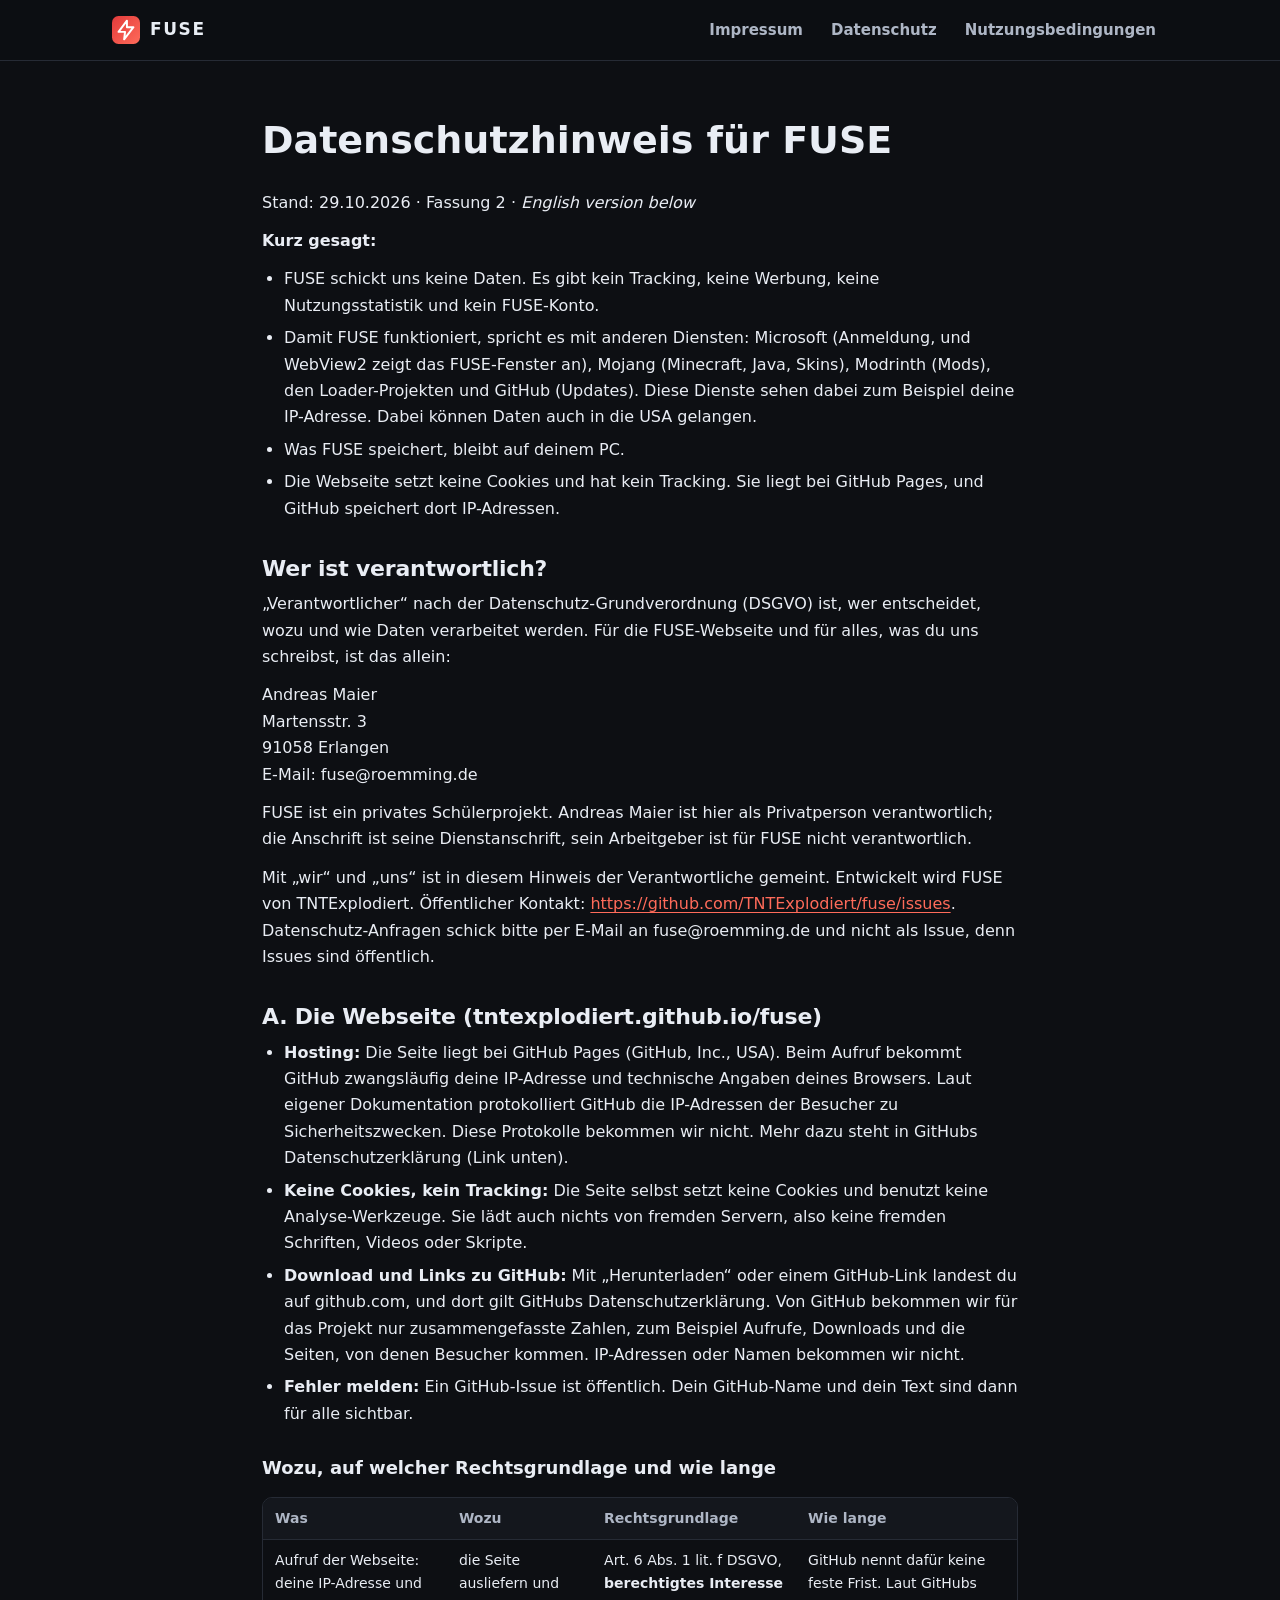
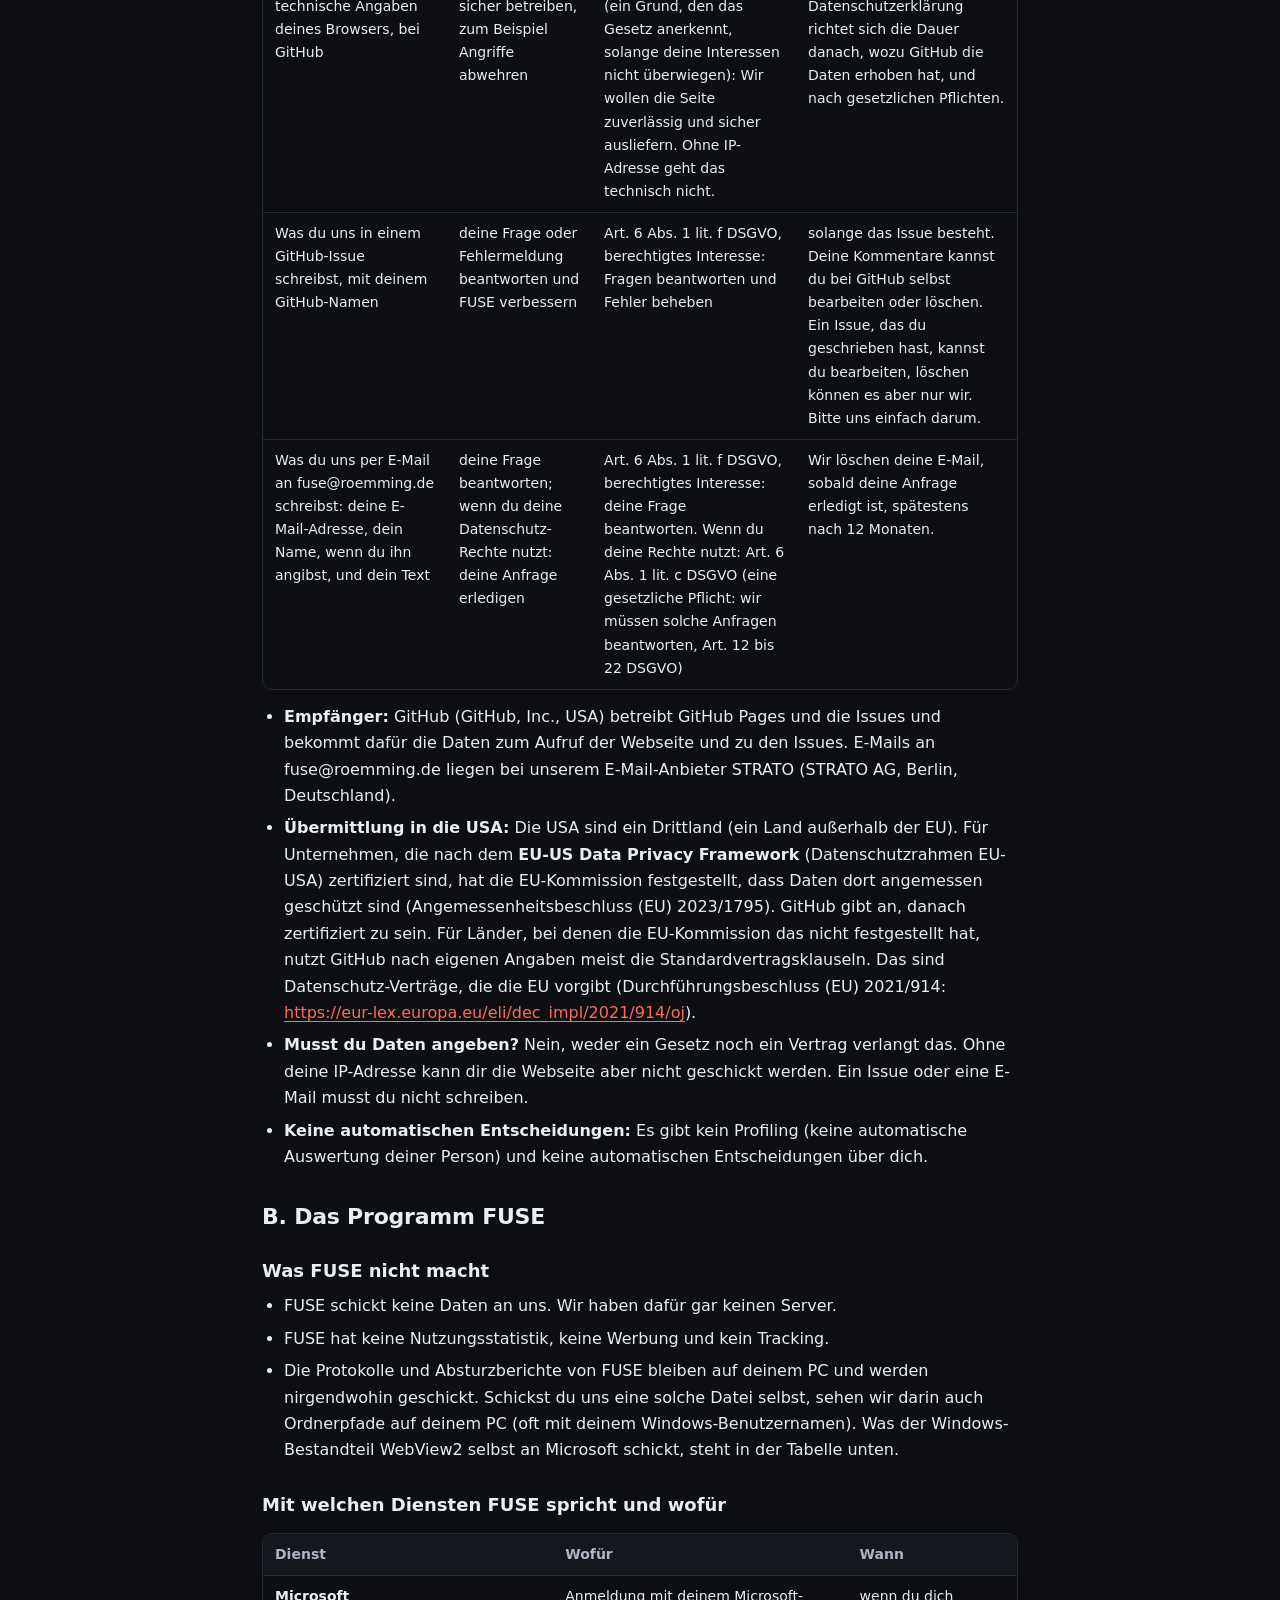
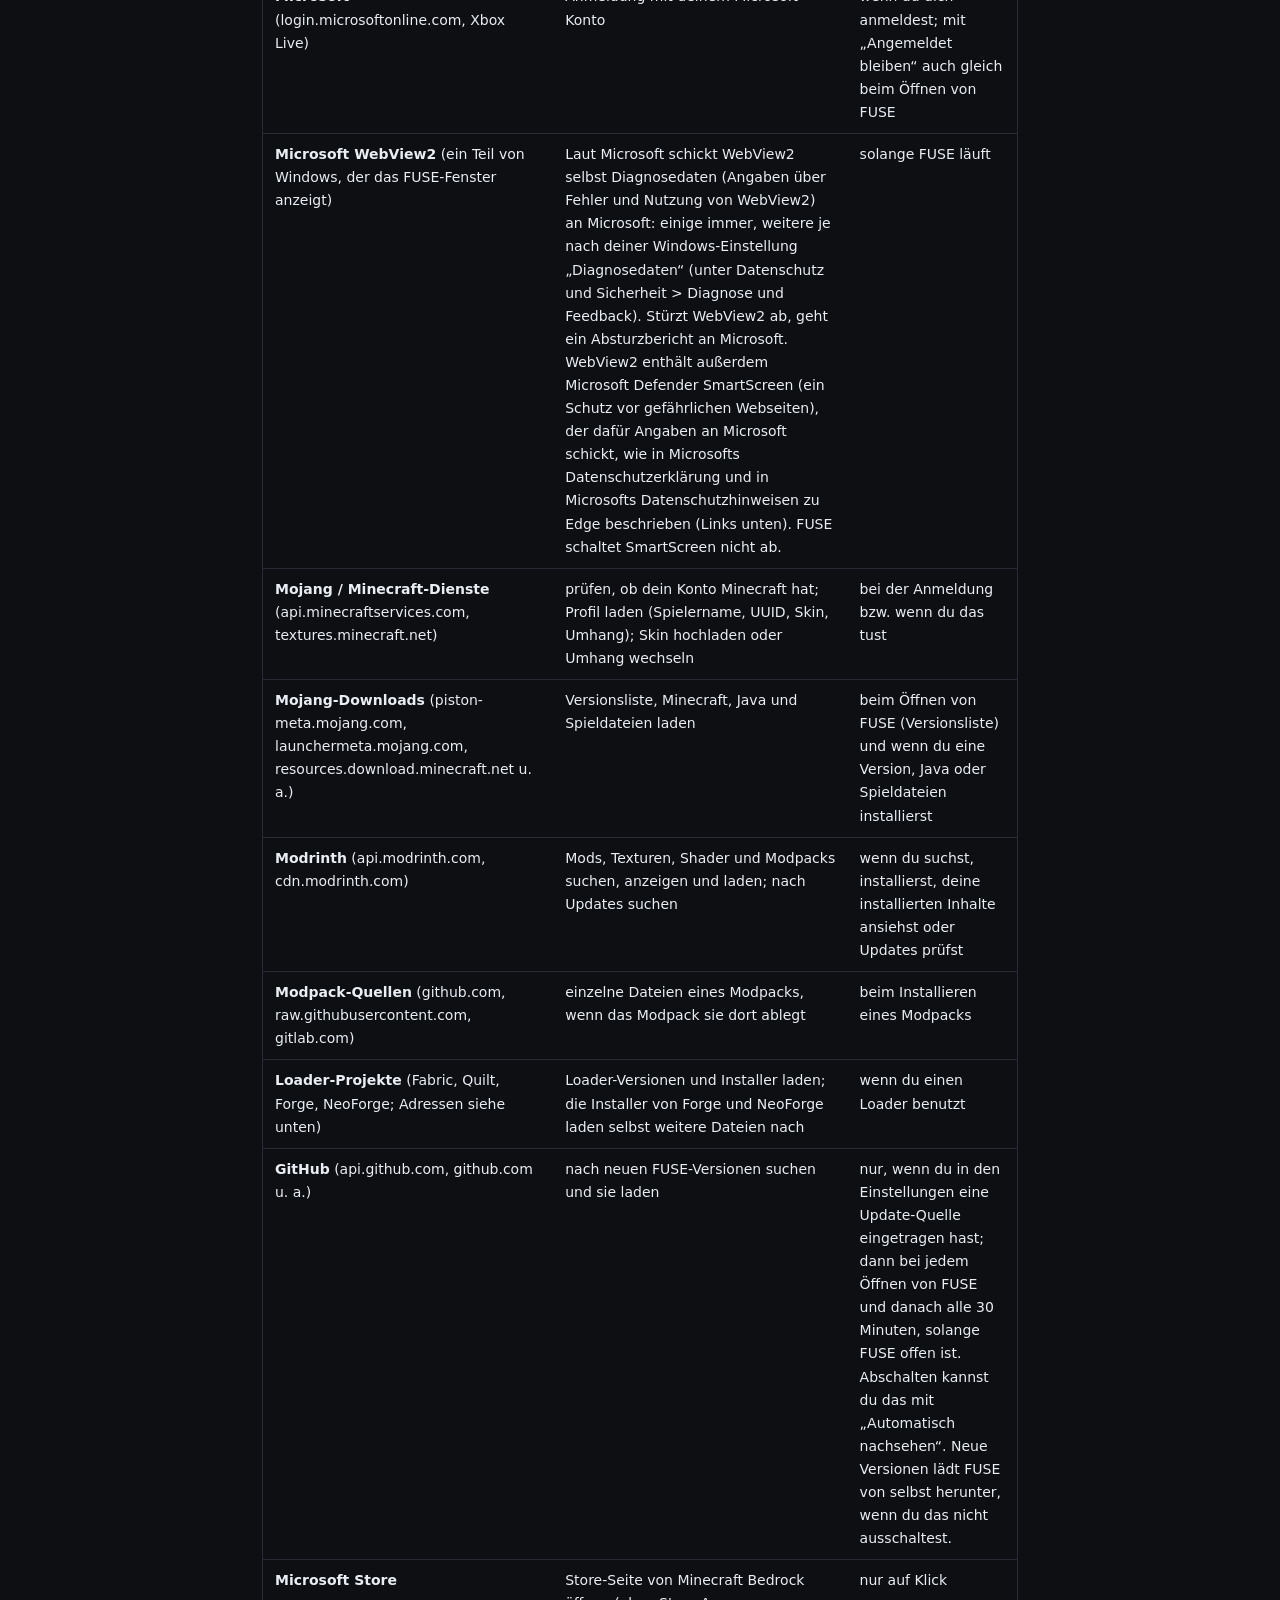
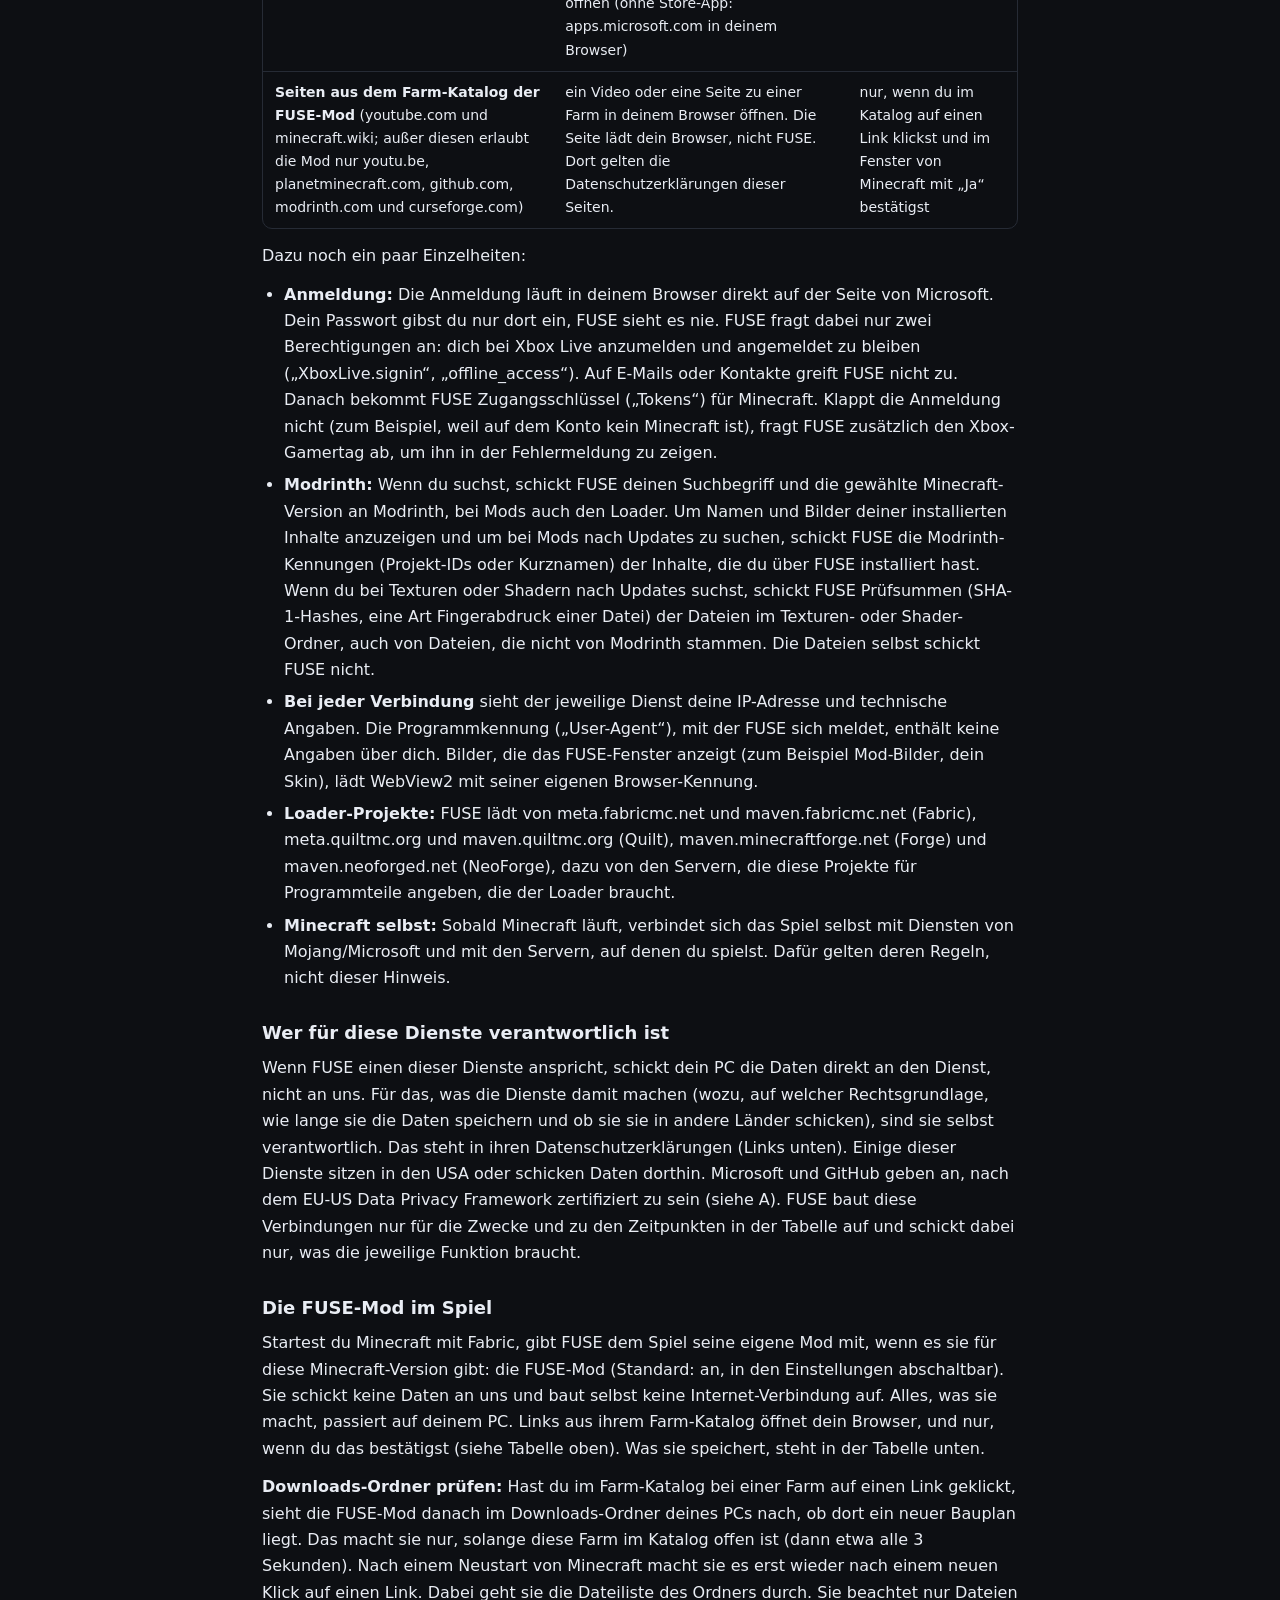
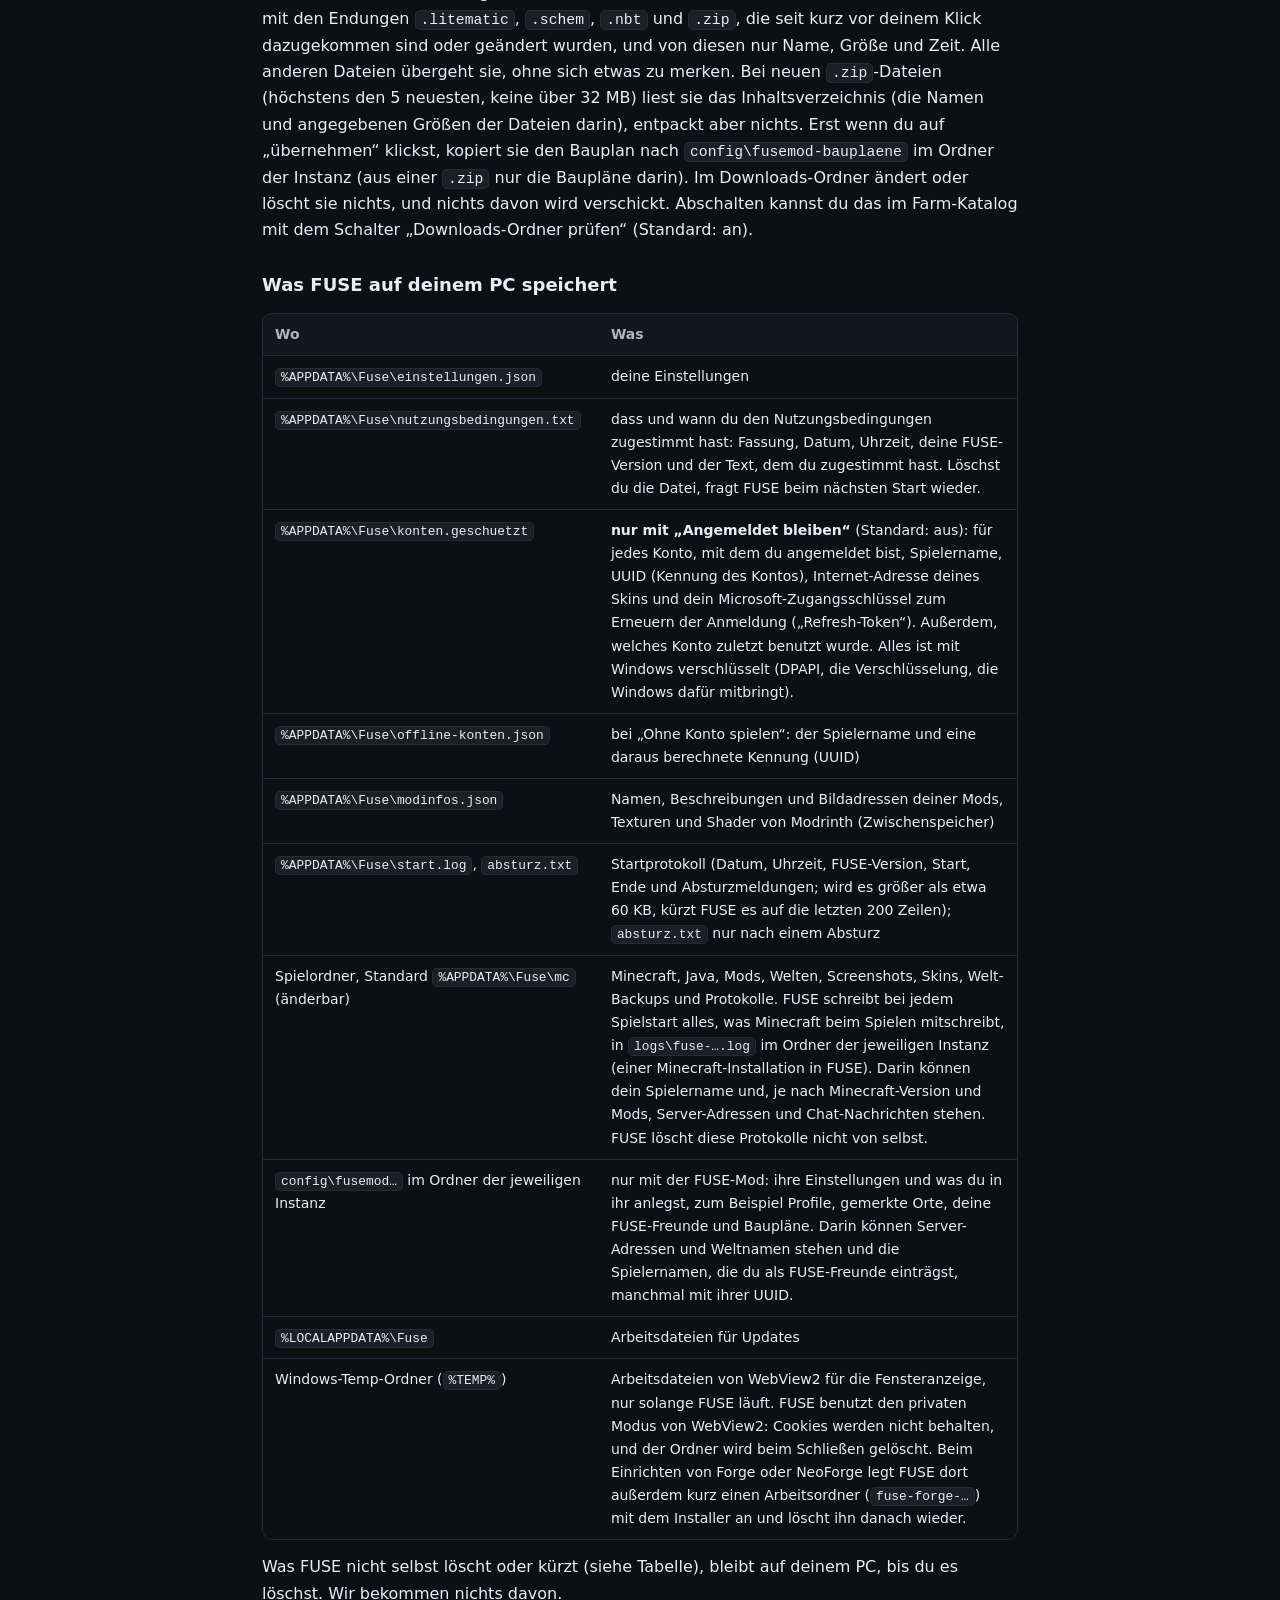
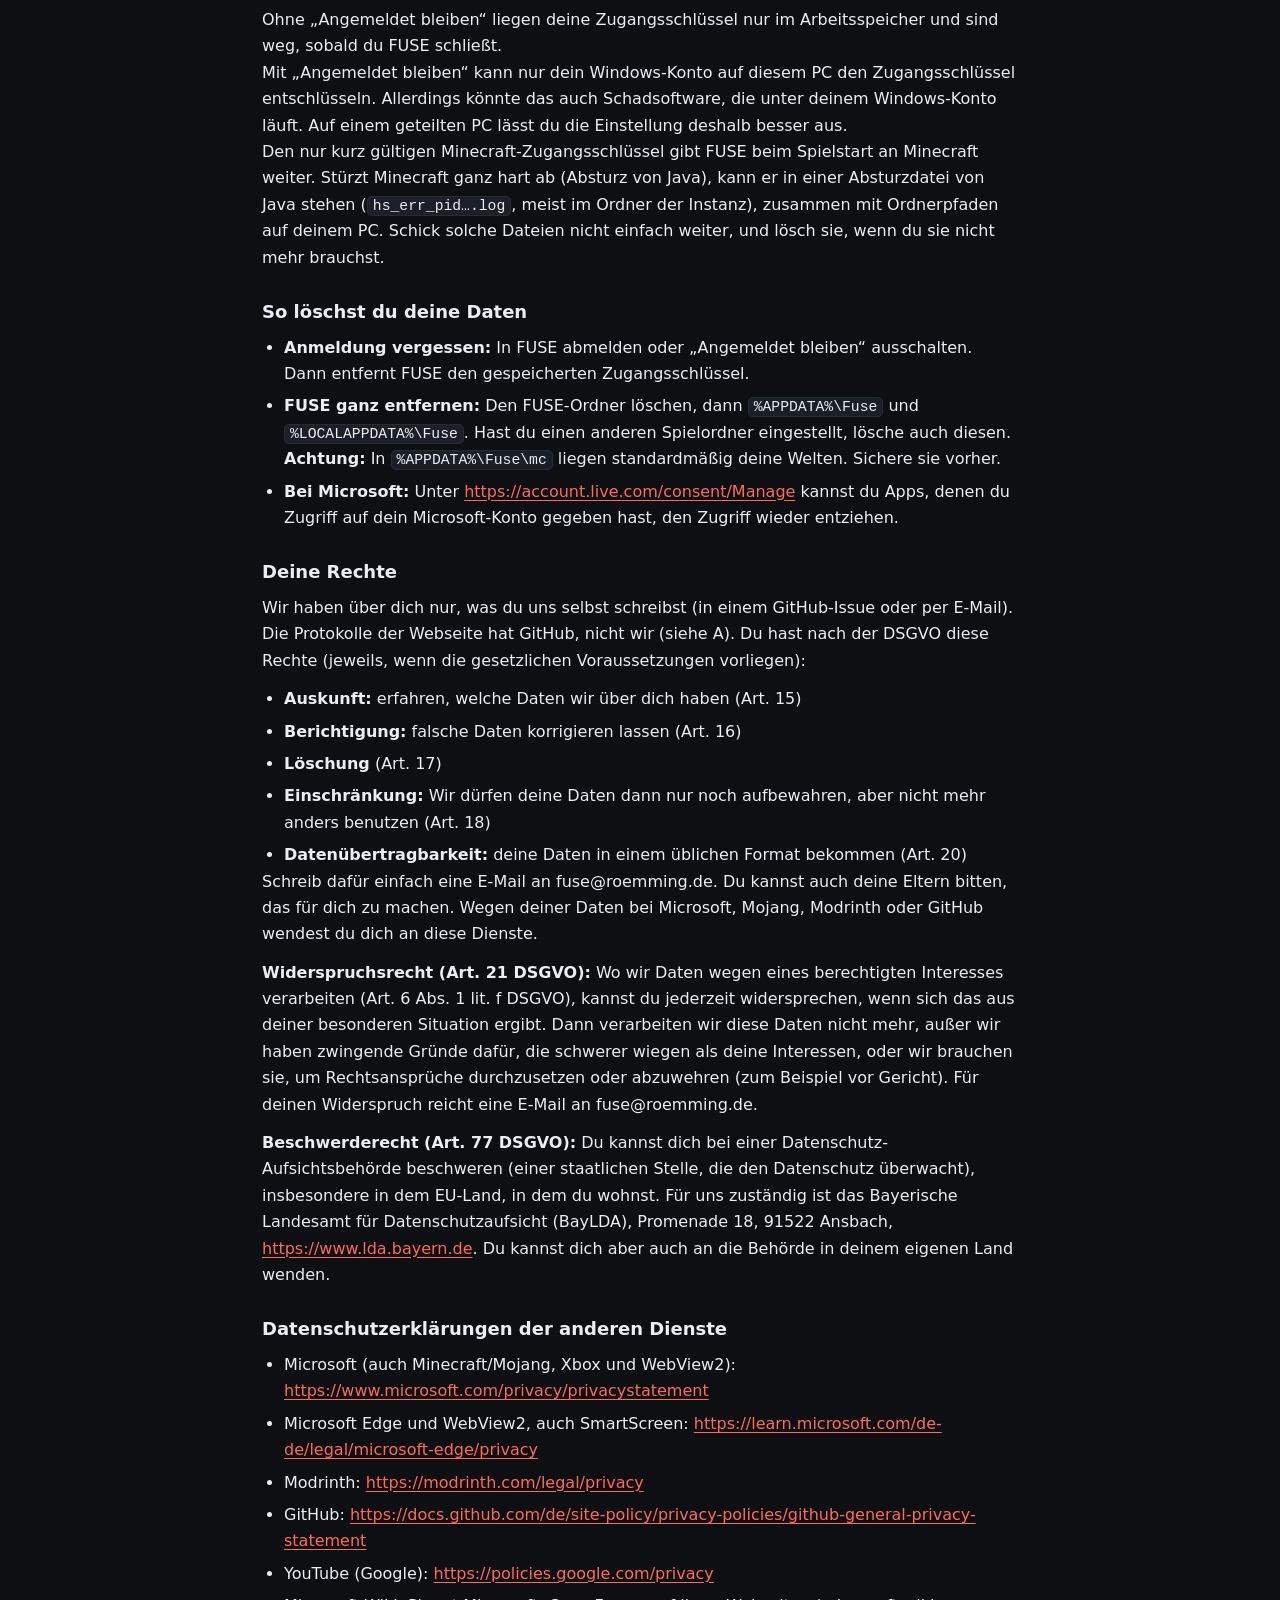
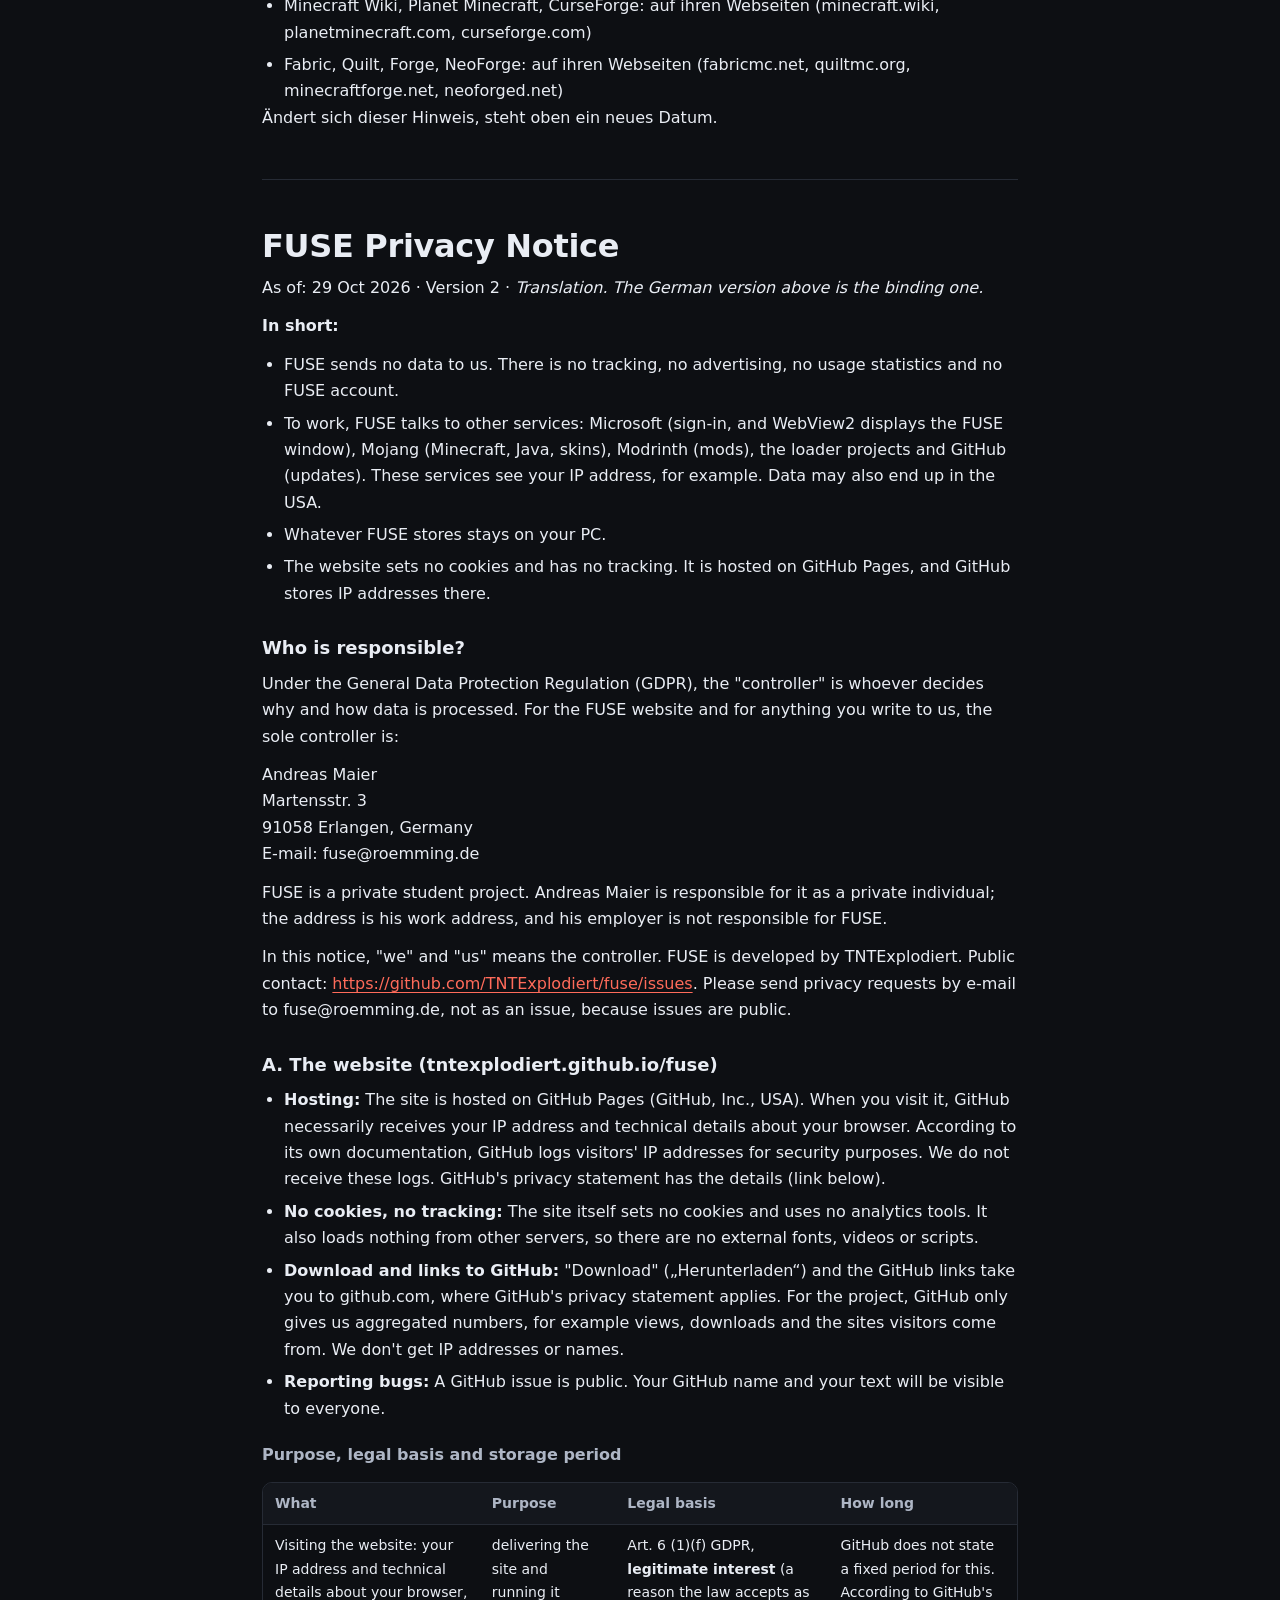
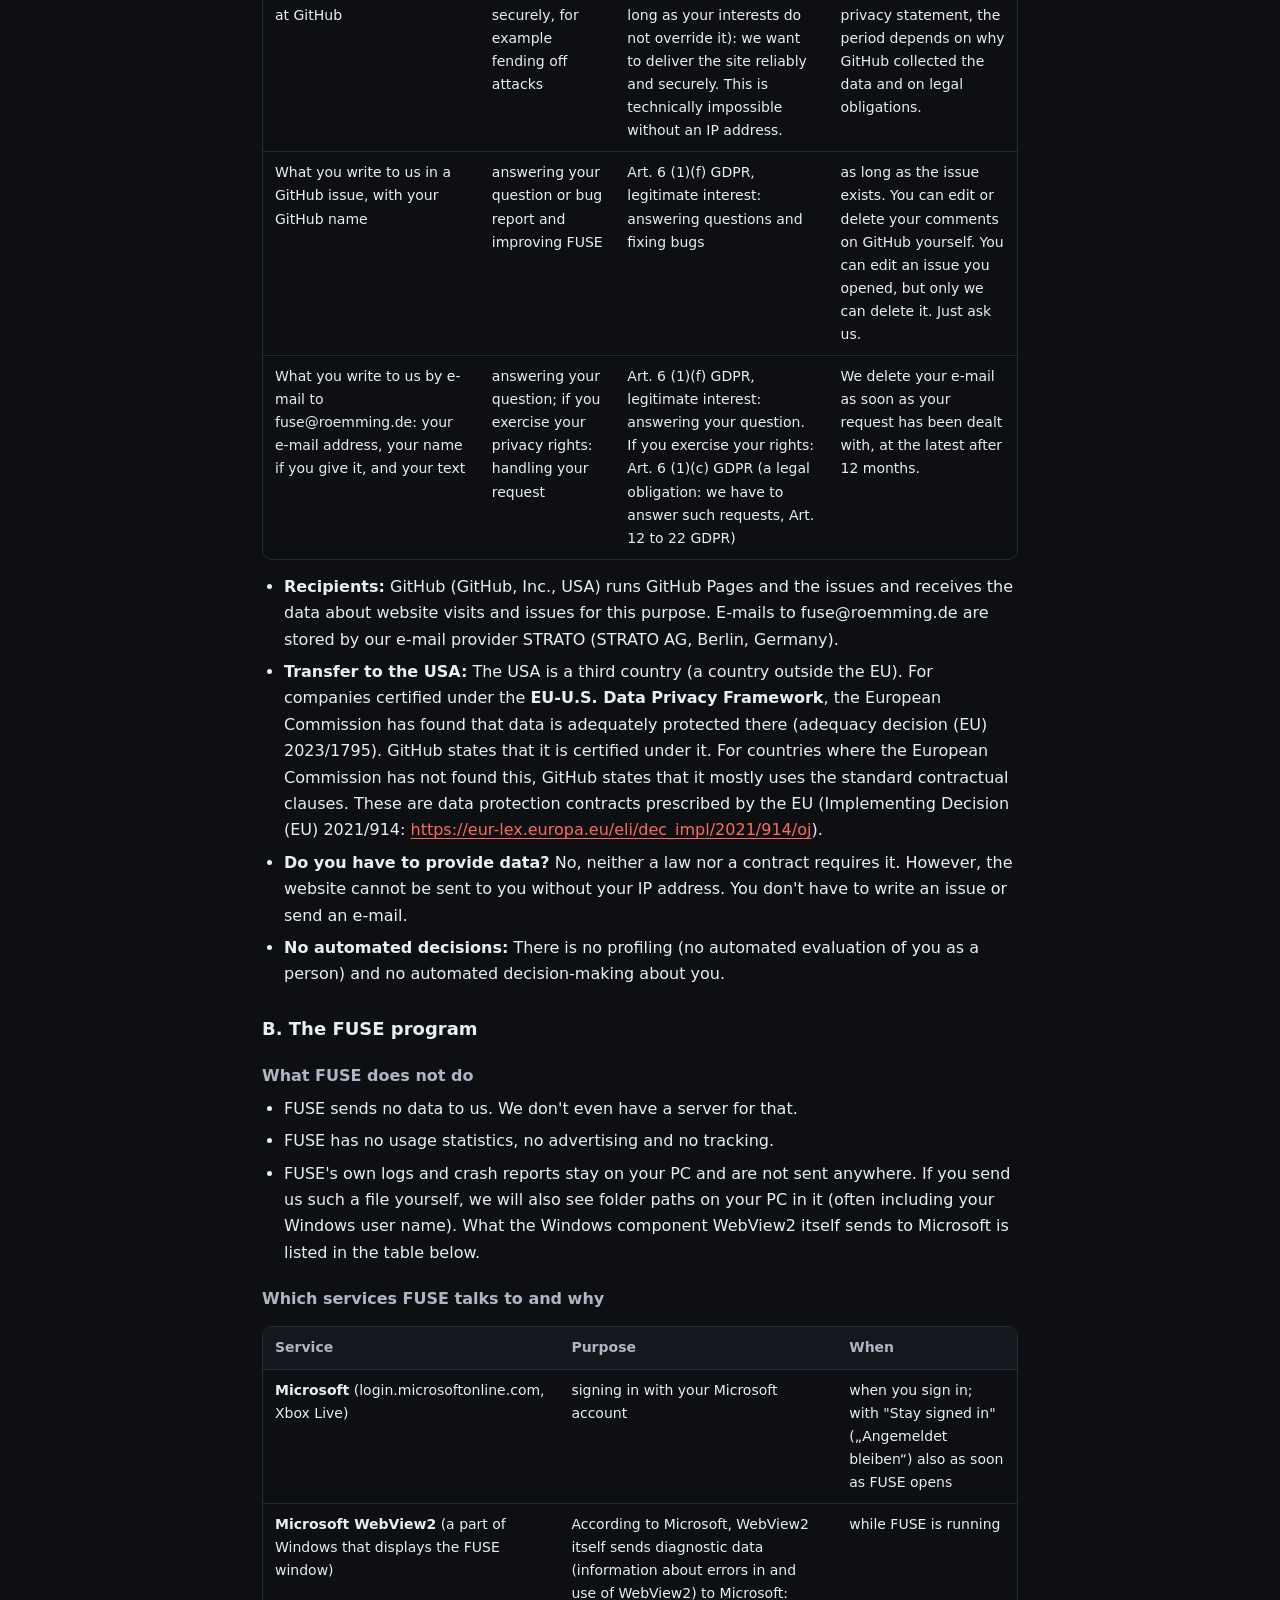
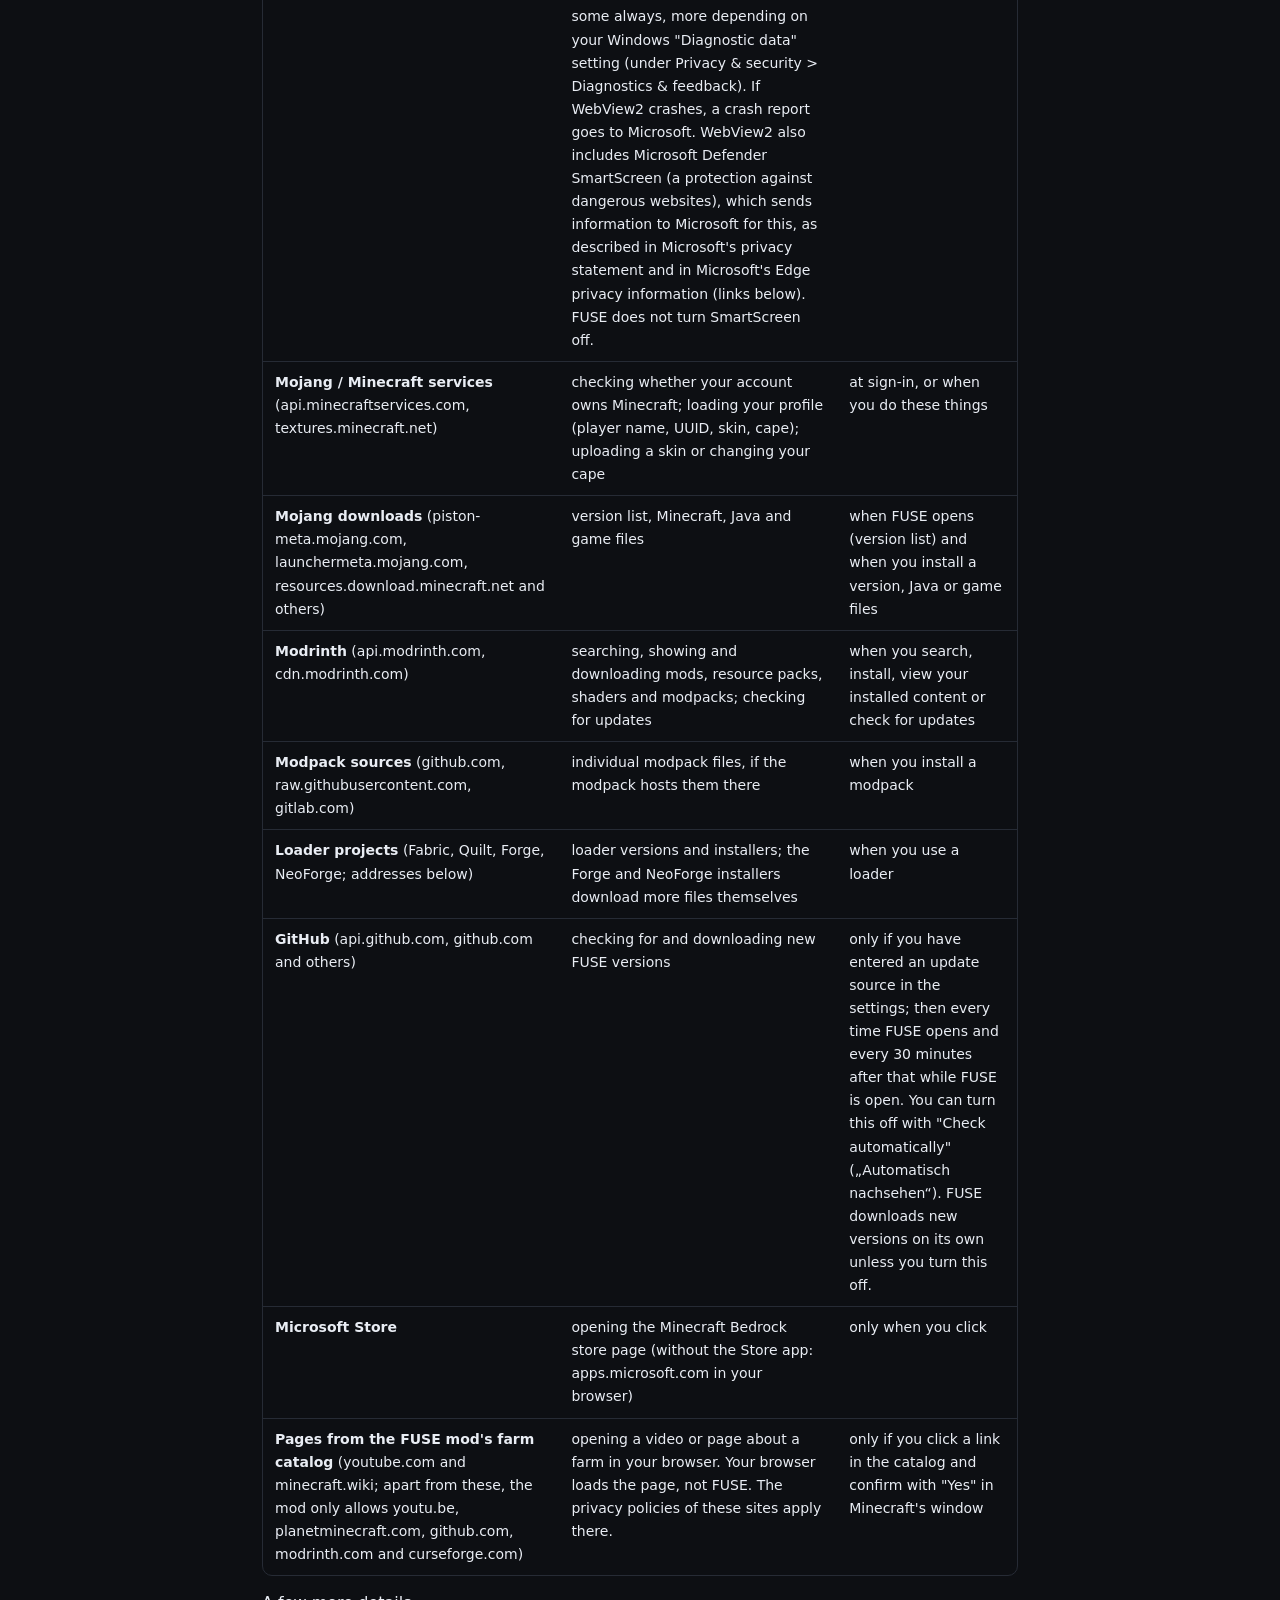
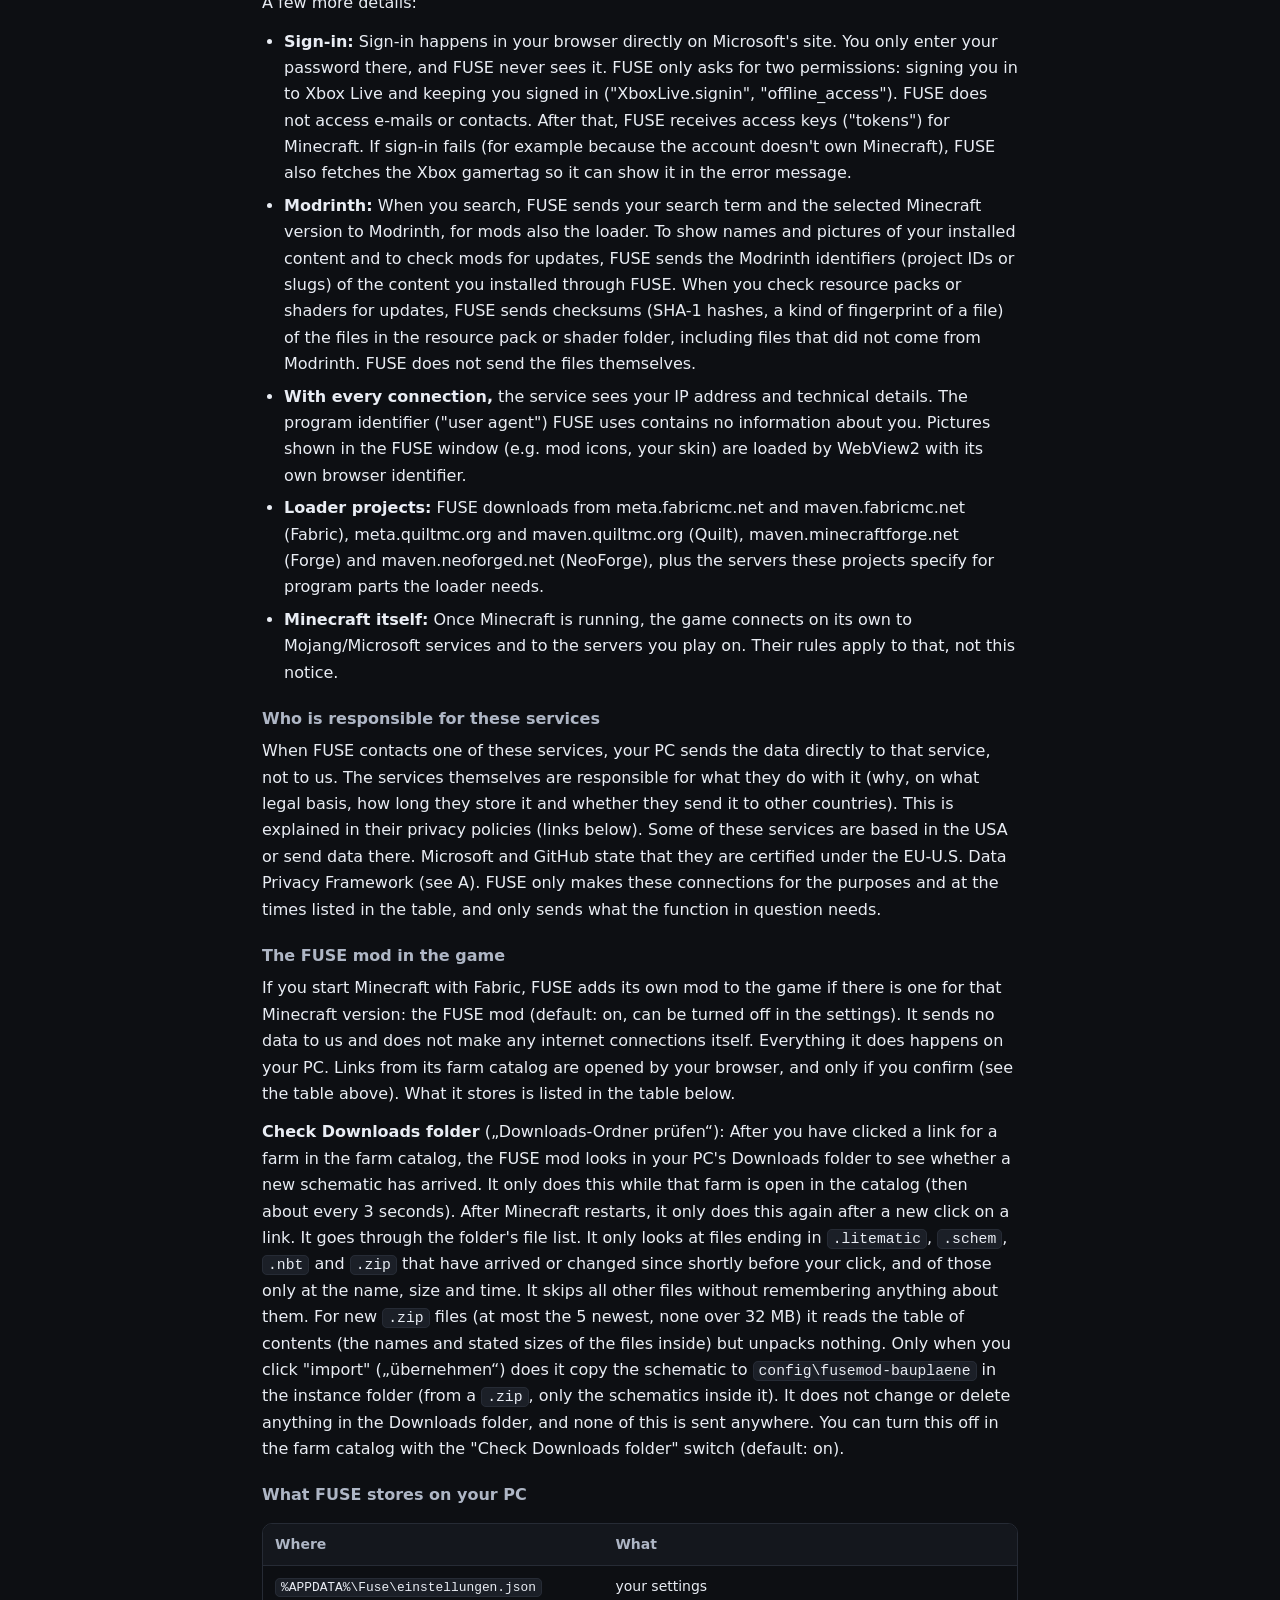
==== commit 12f538b7: "Webseite: Datenschutzhinweis für Bau 83 (FUSE-Mod, Farm-Katalog, Downloads-Check, Update-Abfrage) Co" ====
--- a/docs/datenschutz.html
+++ b/docs/datenschutz.html
@@ -33,7 +33,7 @@
 
   <main id="inhalt" class="huelle rechtstext">
 <h1 id="de-titel">Datenschutzhinweis für FUSE</h1>
-<p>Stand: 16.10.2026 · Fassung 1 · <em>English version below</em></p>
+<p>Stand: 29.10.2026 · Fassung 2 · <em>English version below</em></p>
 <p><strong>Kurz gesagt:</strong></p>
 <ul><li>FUSE schickt uns keine Daten. Es gibt kein Tracking, keine Werbung, keine Nutzungsstatistik und kein FUSE-Konto.</li><li>Damit FUSE funktioniert, spricht es mit anderen Diensten: Microsoft (Anmeldung, und WebView2 zeigt das FUSE-Fenster an), Mojang (Minecraft, Java, Skins), Modrinth (Mods), den Loader-Projekten und GitHub (Updates). Diese Dienste sehen dabei zum Beispiel deine IP-Adresse. Dabei können Daten auch in die USA gelangen.</li><li>Was FUSE speichert, bleibt auf deinem PC.</li><li>Die Webseite setzt keine Cookies und hat kein Tracking. Sie liegt bei GitHub Pages, und GitHub speichert dort IP-Adressen.</li></ul>
 <h2 id="de-wer-ist-verantwortlich">Wer ist verantwortlich?</h2>
@@ -50,13 +50,16 @@
 <h3 id="de-was-fuse-nicht-macht">Was FUSE nicht macht</h3>
 <ul><li>FUSE schickt keine Daten an uns. Wir haben dafür gar keinen Server.</li><li>FUSE hat keine Nutzungsstatistik, keine Werbung und kein Tracking.</li><li>Die Protokolle und Absturzberichte von FUSE bleiben auf deinem PC und werden nirgendwohin geschickt. Schickst du uns eine solche Datei selbst, sehen wir darin auch Ordnerpfade auf deinem PC (oft mit deinem Windows-Benutzernamen). Was der Windows-Bestandteil WebView2 selbst an Microsoft schickt, steht in der Tabelle unten.</li></ul>
 <h3 id="de-mit-welchen-diensten-fuse-spricht-und-wofuer">Mit welchen Diensten FUSE spricht und wofür</h3>
-<div class="tabelle"><table><thead><tr><th>Dienst</th><th>Wofür</th><th>Wann</th></tr></thead><tbody><tr><td><strong>Microsoft</strong> (login.microsoftonline.com, Xbox Live)</td><td>Anmeldung mit deinem Microsoft-Konto</td><td>wenn du dich anmeldest; mit „Angemeldet bleiben“ auch gleich beim Öffnen von FUSE</td></tr><tr><td><strong>Microsoft WebView2</strong> (ein Teil von Windows, der das FUSE-Fenster anzeigt)</td><td>Laut Microsoft schickt WebView2 selbst Diagnosedaten (Angaben über Fehler und Nutzung von WebView2) an Microsoft: einige immer, weitere je nach deiner Windows-Einstellung „Diagnosedaten“ (unter Datenschutz und Sicherheit &gt; Diagnose und Feedback). Stürzt WebView2 ab, geht ein Absturzbericht an Microsoft. WebView2 enthält außerdem Microsoft Defender SmartScreen (ein Schutz vor gefährlichen Webseiten), der dafür Angaben an Microsoft schickt, wie in Microsofts Datenschutzerklärung und in Microsofts Datenschutzhinweisen zu Edge beschrieben (Links unten). FUSE schaltet SmartScreen nicht ab.</td><td>solange FUSE läuft</td></tr><tr><td><strong>Mojang / Minecraft-Dienste</strong> (api.minecraftservices.com, textures.minecraft.net)</td><td>prüfen, ob dein Konto Minecraft hat; Profil laden (Spielername, UUID, Skin, Umhang); Skin hochladen oder Umhang wechseln</td><td>bei der Anmeldung bzw. wenn du das tust</td></tr><tr><td><strong>Mojang-Downloads</strong> (piston-meta.mojang.com, launchermeta.mojang.com, resources.download.minecraft.net u. a.)</td><td>Versionsliste, Minecraft, Java und Spieldateien laden</td><td>beim Öffnen von FUSE (Versionsliste) und wenn du eine Version, Java oder Spieldateien installierst</td></tr><tr><td><strong>Modrinth</strong> (api.modrinth.com, cdn.modrinth.com)</td><td>Mods, Texturen, Shader und Modpacks suchen, anzeigen und laden; nach Updates suchen</td><td>wenn du suchst, installierst, deine installierten Inhalte ansiehst oder Updates prüfst</td></tr><tr><td><strong>Modpack-Quellen</strong> (github.com, raw.githubusercontent.com, gitlab.com)</td><td>einzelne Dateien eines Modpacks, wenn das Modpack sie dort ablegt</td><td>beim Installieren eines Modpacks</td></tr><tr><td><strong>Loader-Projekte</strong> (Fabric, Quilt, Forge, NeoForge; Adressen siehe unten)</td><td>Loader-Versionen und Installer laden; die Installer von Forge und NeoForge laden selbst weitere Dateien nach</td><td>wenn du einen Loader benutzt</td></tr><tr><td><strong>GitHub</strong> (api.github.com, github.com u. a.)</td><td>nach neuen FUSE-Versionen suchen und sie laden</td><td>nur, wenn du in den Einstellungen eine Update-Quelle eingetragen hast; dann bei jedem Öffnen von FUSE (abschaltbar). Neue Versionen lädt FUSE von selbst herunter, wenn du das nicht ausschaltest.</td></tr><tr><td><strong>Microsoft Store</strong></td><td>Store-Seite von Minecraft Bedrock öffnen (ohne Store-App: apps.microsoft.com in deinem Browser)</td><td>nur auf Klick</td></tr></tbody></table></div>
+<div class="tabelle"><table><thead><tr><th>Dienst</th><th>Wofür</th><th>Wann</th></tr></thead><tbody><tr><td><strong>Microsoft</strong> (login.microsoftonline.com, Xbox Live)</td><td>Anmeldung mit deinem Microsoft-Konto</td><td>wenn du dich anmeldest; mit „Angemeldet bleiben“ auch gleich beim Öffnen von FUSE</td></tr><tr><td><strong>Microsoft WebView2</strong> (ein Teil von Windows, der das FUSE-Fenster anzeigt)</td><td>Laut Microsoft schickt WebView2 selbst Diagnosedaten (Angaben über Fehler und Nutzung von WebView2) an Microsoft: einige immer, weitere je nach deiner Windows-Einstellung „Diagnosedaten“ (unter Datenschutz und Sicherheit &gt; Diagnose und Feedback). Stürzt WebView2 ab, geht ein Absturzbericht an Microsoft. WebView2 enthält außerdem Microsoft Defender SmartScreen (ein Schutz vor gefährlichen Webseiten), der dafür Angaben an Microsoft schickt, wie in Microsofts Datenschutzerklärung und in Microsofts Datenschutzhinweisen zu Edge beschrieben (Links unten). FUSE schaltet SmartScreen nicht ab.</td><td>solange FUSE läuft</td></tr><tr><td><strong>Mojang / Minecraft-Dienste</strong> (api.minecraftservices.com, textures.minecraft.net)</td><td>prüfen, ob dein Konto Minecraft hat; Profil laden (Spielername, UUID, Skin, Umhang); Skin hochladen oder Umhang wechseln</td><td>bei der Anmeldung bzw. wenn du das tust</td></tr><tr><td><strong>Mojang-Downloads</strong> (piston-meta.mojang.com, launchermeta.mojang.com, resources.download.minecraft.net u. a.)</td><td>Versionsliste, Minecraft, Java und Spieldateien laden</td><td>beim Öffnen von FUSE (Versionsliste) und wenn du eine Version, Java oder Spieldateien installierst</td></tr><tr><td><strong>Modrinth</strong> (api.modrinth.com, cdn.modrinth.com)</td><td>Mods, Texturen, Shader und Modpacks suchen, anzeigen und laden; nach Updates suchen</td><td>wenn du suchst, installierst, deine installierten Inhalte ansiehst oder Updates prüfst</td></tr><tr><td><strong>Modpack-Quellen</strong> (github.com, raw.githubusercontent.com, gitlab.com)</td><td>einzelne Dateien eines Modpacks, wenn das Modpack sie dort ablegt</td><td>beim Installieren eines Modpacks</td></tr><tr><td><strong>Loader-Projekte</strong> (Fabric, Quilt, Forge, NeoForge; Adressen siehe unten)</td><td>Loader-Versionen und Installer laden; die Installer von Forge und NeoForge laden selbst weitere Dateien nach</td><td>wenn du einen Loader benutzt</td></tr><tr><td><strong>GitHub</strong> (api.github.com, github.com u. a.)</td><td>nach neuen FUSE-Versionen suchen und sie laden</td><td>nur, wenn du in den Einstellungen eine Update-Quelle eingetragen hast; dann bei jedem Öffnen von FUSE und danach alle 30 Minuten, solange FUSE offen ist. Abschalten kannst du das mit „Automatisch nachsehen“. Neue Versionen lädt FUSE von selbst herunter, wenn du das nicht ausschaltest.</td></tr><tr><td><strong>Microsoft Store</strong></td><td>Store-Seite von Minecraft Bedrock öffnen (ohne Store-App: apps.microsoft.com in deinem Browser)</td><td>nur auf Klick</td></tr><tr><td><strong>Seiten aus dem Farm-Katalog der FUSE-Mod</strong> (youtube.com und minecraft.wiki; außer diesen erlaubt die Mod nur youtu.be, planetminecraft.com, github.com, modrinth.com und curseforge.com)</td><td>ein Video oder eine Seite zu einer Farm in deinem Browser öffnen. Die Seite lädt dein Browser, nicht FUSE. Dort gelten die Datenschutzerklärungen dieser Seiten.</td><td>nur, wenn du im Katalog auf einen Link klickst und im Fenster von Minecraft mit „Ja“ bestätigst</td></tr></tbody></table></div>
 <p>Dazu noch ein paar Einzelheiten:</p>
 <ul><li><strong>Anmeldung:</strong> Die Anmeldung läuft in deinem Browser direkt auf der Seite von Microsoft. Dein Passwort gibst du nur dort ein, FUSE sieht es nie. FUSE fragt dabei nur zwei Berechtigungen an: dich bei Xbox Live anzumelden und angemeldet zu bleiben („XboxLive.signin“, „offline_access“). Auf E-Mails oder Kontakte greift FUSE nicht zu. Danach bekommt FUSE Zugangsschlüssel („Tokens“) für Minecraft. Klappt die Anmeldung nicht (zum Beispiel, weil auf dem Konto kein Minecraft ist), fragt FUSE zusätzlich den Xbox-Gamertag ab, um ihn in der Fehlermeldung zu zeigen.</li><li><strong>Modrinth:</strong> Wenn du suchst, schickt FUSE deinen Suchbegriff und die gewählte Minecraft-Version an Modrinth, bei Mods auch den Loader. Um Namen und Bilder deiner installierten Inhalte anzuzeigen und um bei Mods nach Updates zu suchen, schickt FUSE die Modrinth-Kennungen (Projekt-IDs oder Kurznamen) der Inhalte, die du über FUSE installiert hast. Wenn du bei Texturen oder Shadern nach Updates suchst, schickt FUSE Prüfsummen (SHA-1-Hashes, eine Art Fingerabdruck einer Datei) der Dateien im Texturen- oder Shader-Ordner, auch von Dateien, die nicht von Modrinth stammen. Die Dateien selbst schickt FUSE nicht.</li><li><strong>Bei jeder Verbindung</strong> sieht der jeweilige Dienst deine IP-Adresse und technische Angaben. Die Programmkennung („User-Agent“), mit der FUSE sich meldet, enthält keine Angaben über dich. Bilder, die das FUSE-Fenster anzeigt (zum Beispiel Mod-Bilder, dein Skin), lädt WebView2 mit seiner eigenen Browser-Kennung.</li><li><strong>Loader-Projekte:</strong> FUSE lädt von meta.fabricmc.net und maven.fabricmc.net (Fabric), meta.quiltmc.org und maven.quiltmc.org (Quilt), maven.minecraftforge.net (Forge) und maven.neoforged.net (NeoForge), dazu von den Servern, die diese Projekte für Programmteile angeben, die der Loader braucht.</li><li><strong>Minecraft selbst:</strong> Sobald Minecraft läuft, verbindet sich das Spiel selbst mit Diensten von Mojang/Microsoft und mit den Servern, auf denen du spielst. Dafür gelten deren Regeln, nicht dieser Hinweis.</li></ul>
 <h3 id="de-wer-fuer-diese-dienste-verantwortlich-ist">Wer für diese Dienste verantwortlich ist</h3>
 <p>Wenn FUSE einen dieser Dienste anspricht, schickt dein PC die Daten direkt an den Dienst, nicht an uns. Für das, was die Dienste damit machen (wozu, auf welcher Rechtsgrundlage, wie lange sie die Daten speichern und ob sie sie in andere Länder schicken), sind sie selbst verantwortlich. Das steht in ihren Datenschutzerklärungen (Links unten). Einige dieser Dienste sitzen in den USA oder schicken Daten dorthin. Microsoft und GitHub geben an, nach dem EU-US Data Privacy Framework zertifiziert zu sein (siehe A). FUSE baut diese Verbindungen nur für die Zwecke und zu den Zeitpunkten in der Tabelle auf und schickt dabei nur, was die jeweilige Funktion braucht.</p>
+<h3 id="de-die-fuse-mod-im-spiel">Die FUSE-Mod im Spiel</h3>
+<p>Startest du Minecraft mit Fabric, gibt FUSE dem Spiel seine eigene Mod mit, wenn es sie für diese Minecraft-Version gibt: die FUSE-Mod (Standard: an, in den Einstellungen abschaltbar). Sie schickt keine Daten an uns und baut selbst keine Internet-Verbindung auf. Alles, was sie macht, passiert auf deinem PC. Links aus ihrem Farm-Katalog öffnet dein Browser, und nur, wenn du das bestätigst (siehe Tabelle oben). Was sie speichert, steht in der Tabelle unten.</p>
+<p><strong>Downloads-Ordner prüfen:</strong> Hast du im Farm-Katalog bei einer Farm auf einen Link geklickt, sieht die FUSE-Mod danach im Downloads-Ordner deines PCs nach, ob dort ein neuer Bauplan liegt. Das macht sie nur, solange diese Farm im Katalog offen ist (dann etwa alle 3 Sekunden). Nach einem Neustart von Minecraft macht sie es erst wieder nach einem neuen Klick auf einen Link. Dabei geht sie die Dateiliste des Ordners durch. Sie beachtet nur Dateien mit den Endungen <code>.litematic</code>, <code>.schem</code>, <code>.nbt</code> und <code>.zip</code>, die seit kurz vor deinem Klick dazugekommen sind oder geändert wurden, und von diesen nur Name, Größe und Zeit. Alle anderen Dateien übergeht sie, ohne sich etwas zu merken. Bei neuen <code>.zip</code>-Dateien (höchstens den 5 neuesten, keine über 32 MB) liest sie das Inhaltsverzeichnis (die Namen und angegebenen Größen der Dateien darin), entpackt aber nichts. Erst wenn du auf „übernehmen“ klickst, kopiert sie den Bauplan nach <code>config\fusemod-bauplaene</code> im Ordner der Instanz (aus einer <code>.zip</code> nur die Baupläne darin). Im Downloads-Ordner ändert oder löscht sie nichts, und nichts davon wird verschickt. Abschalten kannst du das im Farm-Katalog mit dem Schalter „Downloads-Ordner prüfen“ (Standard: an).</p>
 <h3 id="de-was-fuse-auf-deinem-pc-speichert">Was FUSE auf deinem PC speichert</h3>
-<div class="tabelle"><table><thead><tr><th>Wo</th><th>Was</th></tr></thead><tbody><tr><td><code>%APPDATA%\Fuse\einstellungen.json</code></td><td>deine Einstellungen</td></tr><tr><td><code>%APPDATA%\Fuse\nutzungsbedingungen.txt</code></td><td>dass und wann du den Nutzungsbedingungen zugestimmt hast: Fassung, Datum, Uhrzeit, deine FUSE-Version und der Text, dem du zugestimmt hast. Löschst du die Datei, fragt FUSE beim nächsten Start wieder.</td></tr><tr><td><code>%APPDATA%\Fuse\konten.geschuetzt</code></td><td><strong>nur mit „Angemeldet bleiben“</strong> (Standard: aus): für jedes Konto, mit dem du angemeldet bist, Spielername, UUID (Kennung des Kontos), Internet-Adresse deines Skins und dein Microsoft-Zugangsschlüssel zum Erneuern der Anmeldung („Refresh-Token“). Außerdem, welches Konto zuletzt benutzt wurde. Alles ist mit Windows verschlüsselt (DPAPI, die Verschlüsselung, die Windows dafür mitbringt).</td></tr><tr><td><code>%APPDATA%\Fuse\offline-konten.json</code></td><td>bei „Ohne Konto spielen“: der Spielername und eine daraus berechnete Kennung (UUID)</td></tr><tr><td><code>%APPDATA%\Fuse\modinfos.json</code></td><td>Namen, Beschreibungen und Bildadressen deiner Mods, Texturen und Shader von Modrinth (Zwischenspeicher)</td></tr><tr><td><code>%APPDATA%\Fuse\start.log</code>, <code>absturz.txt</code></td><td>Startprotokoll (Datum, Uhrzeit, FUSE-Version, Start, Ende und Absturzmeldungen; wird es größer als etwa 60 KB, kürzt FUSE es auf die letzten 200 Zeilen); <code>absturz.txt</code> nur nach einem Absturz</td></tr><tr><td>Spielordner, Standard <code>%APPDATA%\Fuse\mc</code> (änderbar)</td><td>Minecraft, Java, Mods, Welten, Screenshots, Skins, Welt-Backups und Protokolle. FUSE schreibt bei jedem Spielstart alles, was Minecraft beim Spielen mitschreibt, in <code>logs\fuse-….log</code> im Ordner der jeweiligen Instanz (einer Minecraft-Installation in FUSE). Darin können dein Spielername und, je nach Minecraft-Version und Mods, Server-Adressen und Chat-Nachrichten stehen. FUSE löscht diese Protokolle nicht von selbst.</td></tr><tr><td><code>%LOCALAPPDATA%\Fuse</code></td><td>Arbeitsdateien für Updates</td></tr><tr><td>Windows-Temp-Ordner (<code>%TEMP%</code>)</td><td>Arbeitsdateien von WebView2 für die Fensteranzeige, nur solange FUSE läuft. FUSE benutzt den privaten Modus von WebView2: Cookies werden nicht behalten, und der Ordner wird beim Schließen gelöscht. Beim Einrichten von Forge oder NeoForge legt FUSE dort außerdem kurz einen Arbeitsordner (<code>fuse-forge-…</code>) mit dem Installer an und löscht ihn danach wieder.</td></tr></tbody></table></div>
+<div class="tabelle"><table><thead><tr><th>Wo</th><th>Was</th></tr></thead><tbody><tr><td><code>%APPDATA%\Fuse\einstellungen.json</code></td><td>deine Einstellungen</td></tr><tr><td><code>%APPDATA%\Fuse\nutzungsbedingungen.txt</code></td><td>dass und wann du den Nutzungsbedingungen zugestimmt hast: Fassung, Datum, Uhrzeit, deine FUSE-Version und der Text, dem du zugestimmt hast. Löschst du die Datei, fragt FUSE beim nächsten Start wieder.</td></tr><tr><td><code>%APPDATA%\Fuse\konten.geschuetzt</code></td><td><strong>nur mit „Angemeldet bleiben“</strong> (Standard: aus): für jedes Konto, mit dem du angemeldet bist, Spielername, UUID (Kennung des Kontos), Internet-Adresse deines Skins und dein Microsoft-Zugangsschlüssel zum Erneuern der Anmeldung („Refresh-Token“). Außerdem, welches Konto zuletzt benutzt wurde. Alles ist mit Windows verschlüsselt (DPAPI, die Verschlüsselung, die Windows dafür mitbringt).</td></tr><tr><td><code>%APPDATA%\Fuse\offline-konten.json</code></td><td>bei „Ohne Konto spielen“: der Spielername und eine daraus berechnete Kennung (UUID)</td></tr><tr><td><code>%APPDATA%\Fuse\modinfos.json</code></td><td>Namen, Beschreibungen und Bildadressen deiner Mods, Texturen und Shader von Modrinth (Zwischenspeicher)</td></tr><tr><td><code>%APPDATA%\Fuse\start.log</code>, <code>absturz.txt</code></td><td>Startprotokoll (Datum, Uhrzeit, FUSE-Version, Start, Ende und Absturzmeldungen; wird es größer als etwa 60 KB, kürzt FUSE es auf die letzten 200 Zeilen); <code>absturz.txt</code> nur nach einem Absturz</td></tr><tr><td>Spielordner, Standard <code>%APPDATA%\Fuse\mc</code> (änderbar)</td><td>Minecraft, Java, Mods, Welten, Screenshots, Skins, Welt-Backups und Protokolle. FUSE schreibt bei jedem Spielstart alles, was Minecraft beim Spielen mitschreibt, in <code>logs\fuse-….log</code> im Ordner der jeweiligen Instanz (einer Minecraft-Installation in FUSE). Darin können dein Spielername und, je nach Minecraft-Version und Mods, Server-Adressen und Chat-Nachrichten stehen. FUSE löscht diese Protokolle nicht von selbst.</td></tr><tr><td><code>config\fusemod…</code> im Ordner der jeweiligen Instanz</td><td>nur mit der FUSE-Mod: ihre Einstellungen und was du in ihr anlegst, zum Beispiel Profile, gemerkte Orte, deine FUSE-Freunde und Baupläne. Darin können Server-Adressen und Weltnamen stehen und die Spielernamen, die du als FUSE-Freunde einträgst, manchmal mit ihrer UUID.</td></tr><tr><td><code>%LOCALAPPDATA%\Fuse</code></td><td>Arbeitsdateien für Updates</td></tr><tr><td>Windows-Temp-Ordner (<code>%TEMP%</code>)</td><td>Arbeitsdateien von WebView2 für die Fensteranzeige, nur solange FUSE läuft. FUSE benutzt den privaten Modus von WebView2: Cookies werden nicht behalten, und der Ordner wird beim Schließen gelöscht. Beim Einrichten von Forge oder NeoForge legt FUSE dort außerdem kurz einen Arbeitsordner (<code>fuse-forge-…</code>) mit dem Installer an und löscht ihn danach wieder.</td></tr></tbody></table></div>
 <p>Was FUSE nicht selbst löscht oder kürzt (siehe Tabelle), bleibt auf deinem PC, bis du es löschst. Wir bekommen nichts davon.<br>Ohne „Angemeldet bleiben“ liegen deine Zugangsschlüssel nur im Arbeitsspeicher und sind weg, sobald du FUSE schließt.<br>Mit „Angemeldet bleiben“ kann nur dein Windows-Konto auf diesem PC den Zugangsschlüssel entschlüsseln. Allerdings könnte das auch Schadsoftware, die unter deinem Windows-Konto läuft. Auf einem geteilten PC lässt du die Einstellung deshalb besser aus.<br>Den nur kurz gültigen Minecraft-Zugangsschlüssel gibt FUSE beim Spielstart an Minecraft weiter. Stürzt Minecraft ganz hart ab (Absturz von Java), kann er in einer Absturzdatei von Java stehen (<code>hs_err_pid….log</code>, meist im Ordner der Instanz), zusammen mit Ordnerpfaden auf deinem PC. Schick solche Dateien nicht einfach weiter, und lösch sie, wenn du sie nicht mehr brauchst.</p>
 <h3 id="de-so-loeschst-du-deine-daten">So löschst du deine Daten</h3>
 <ul><li><strong>Anmeldung vergessen:</strong> In FUSE abmelden oder „Angemeldet bleiben“ ausschalten. Dann entfernt FUSE den gespeicherten Zugangsschlüssel.</li><li><strong>FUSE ganz entfernen:</strong> Den FUSE-Ordner löschen, dann <code>%APPDATA%\Fuse</code> und <code>%LOCALAPPDATA%\Fuse</code>. Hast du einen anderen Spielordner eingestellt, lösche auch diesen.<br><strong>Achtung:</strong> In <code>%APPDATA%\Fuse\mc</code> liegen standardmäßig deine Welten. Sichere sie vorher.</li><li><strong>Bei Microsoft:</strong> Unter <a href="https://account.live.com/consent/Manage">https://account.live.com/consent/Manage</a> kannst du Apps, denen du Zugriff auf dein Microsoft-Konto gegeben hast, den Zugriff wieder entziehen.</li></ul>
@@ -67,12 +70,12 @@
 <p><strong>Widerspruchsrecht (Art. 21 DSGVO):</strong> Wo wir Daten wegen eines berechtigten Interesses verarbeiten (Art. 6 Abs. 1 lit. f DSGVO), kannst du jederzeit widersprechen, wenn sich das aus deiner besonderen Situation ergibt. Dann verarbeiten wir diese Daten nicht mehr, außer wir haben zwingende Gründe dafür, die schwerer wiegen als deine Interessen, oder wir brauchen sie, um Rechtsansprüche durchzusetzen oder abzuwehren (zum Beispiel vor Gericht). Für deinen Widerspruch reicht eine E-Mail an fuse@roemming.de.</p>
 <p><strong>Beschwerderecht (Art. 77 DSGVO):</strong> Du kannst dich bei einer Datenschutz-Aufsichtsbehörde beschweren (einer staatlichen Stelle, die den Datenschutz überwacht), insbesondere in dem EU-Land, in dem du wohnst. Für uns zuständig ist das Bayerische Landesamt für Datenschutzaufsicht (BayLDA), Promenade 18, 91522 Ansbach, <a href="https://www.lda.bayern.de">https://www.lda.bayern.de</a>. Du kannst dich aber auch an die Behörde in deinem eigenen Land wenden.</p>
 <h3 id="de-datenschutzerklaerungen-der-anderen-dienste">Datenschutzerklärungen der anderen Dienste</h3>
-<ul><li>Microsoft (auch Minecraft/Mojang, Xbox und WebView2): <a href="https://www.microsoft.com/privacy/privacystatement">https://www.microsoft.com/privacy/privacystatement</a></li><li>Microsoft Edge und WebView2, auch SmartScreen: <a href="https://learn.microsoft.com/de-de/legal/microsoft-edge/privacy">https://learn.microsoft.com/de-de/legal/microsoft-edge/privacy</a></li><li>Modrinth: <a href="https://modrinth.com/legal/privacy">https://modrinth.com/legal/privacy</a></li><li>GitHub: <a href="https://docs.github.com/de/site-policy/privacy-policies/github-general-privacy-statement">https://docs.github.com/de/site-policy/privacy-policies/github-general-privacy-statement</a></li><li>Fabric, Quilt, Forge, NeoForge: auf ihren Webseiten (fabricmc.net, quiltmc.org, minecraftforge.net, neoforged.net)</li></ul>
+<ul><li>Microsoft (auch Minecraft/Mojang, Xbox und WebView2): <a href="https://www.microsoft.com/privacy/privacystatement">https://www.microsoft.com/privacy/privacystatement</a></li><li>Microsoft Edge und WebView2, auch SmartScreen: <a href="https://learn.microsoft.com/de-de/legal/microsoft-edge/privacy">https://learn.microsoft.com/de-de/legal/microsoft-edge/privacy</a></li><li>Modrinth: <a href="https://modrinth.com/legal/privacy">https://modrinth.com/legal/privacy</a></li><li>GitHub: <a href="https://docs.github.com/de/site-policy/privacy-policies/github-general-privacy-statement">https://docs.github.com/de/site-policy/privacy-policies/github-general-privacy-statement</a></li><li>YouTube (Google): <a href="https://policies.google.com/privacy">https://policies.google.com/privacy</a></li><li>Minecraft Wiki, Planet Minecraft, CurseForge: auf ihren Webseiten (minecraft.wiki, planetminecraft.com, curseforge.com)</li><li>Fabric, Quilt, Forge, NeoForge: auf ihren Webseiten (fabricmc.net, quiltmc.org, minecraftforge.net, neoforged.net)</li></ul>
 <p>Ändert sich dieser Hinweis, steht oben ein neues Datum.</p>
 <hr>
 <div lang="en">
 <h2 id="en-titel" class="titel-zweit">FUSE Privacy Notice</h2>
-<p>As of: 16 Oct 2026 · Version 1 · <em>Translation. The German version above is the binding one.</em></p>
+<p>As of: 29 Oct 2026 · Version 2 · <em>Translation. The German version above is the binding one.</em></p>
 <p><strong>In short:</strong></p>
 <ul><li>FUSE sends no data to us. There is no tracking, no advertising, no usage statistics and no FUSE account.</li><li>To work, FUSE talks to other services: Microsoft (sign-in, and WebView2 displays the FUSE window), Mojang (Minecraft, Java, skins), Modrinth (mods), the loader projects and GitHub (updates). These services see your IP address, for example. Data may also end up in the USA.</li><li>Whatever FUSE stores stays on your PC.</li><li>The website sets no cookies and has no tracking. It is hosted on GitHub Pages, and GitHub stores IP addresses there.</li></ul>
 <h3 id="en-who-is-responsible">Who is responsible?</h3>
@@ -89,13 +92,16 @@
 <h4 id="en-what-fuse-does-not-do">What FUSE does not do</h4>
 <ul><li>FUSE sends no data to us. We don't even have a server for that.</li><li>FUSE has no usage statistics, no advertising and no tracking.</li><li>FUSE's own logs and crash reports stay on your PC and are not sent anywhere. If you send us such a file yourself, we will also see folder paths on your PC in it (often including your Windows user name). What the Windows component WebView2 itself sends to Microsoft is listed in the table below.</li></ul>
 <h4 id="en-which-services-fuse-talks-to-and-why">Which services FUSE talks to and why</h4>
-<div class="tabelle"><table><thead><tr><th>Service</th><th>Purpose</th><th>When</th></tr></thead><tbody><tr><td><strong>Microsoft</strong> (login.microsoftonline.com, Xbox Live)</td><td>signing in with your Microsoft account</td><td>when you sign in; with "Stay signed in" („Angemeldet bleiben“) also as soon as FUSE opens</td></tr><tr><td><strong>Microsoft WebView2</strong> (a part of Windows that displays the FUSE window)</td><td>According to Microsoft, WebView2 itself sends diagnostic data (information about errors in and use of WebView2) to Microsoft: some always, more depending on your Windows "Diagnostic data" setting (under Privacy &amp; security &gt; Diagnostics &amp; feedback). If WebView2 crashes, a crash report goes to Microsoft. WebView2 also includes Microsoft Defender SmartScreen (a protection against dangerous websites), which sends information to Microsoft for this, as described in Microsoft's privacy statement and in Microsoft's Edge privacy information (links below). FUSE does not turn SmartScreen off.</td><td>while FUSE is running</td></tr><tr><td><strong>Mojang / Minecraft services</strong> (api.minecraftservices.com, textures.minecraft.net)</td><td>checking whether your account owns Minecraft; loading your profile (player name, UUID, skin, cape); uploading a skin or changing your cape</td><td>at sign-in, or when you do these things</td></tr><tr><td><strong>Mojang downloads</strong> (piston-meta.mojang.com, launchermeta.mojang.com, resources.download.minecraft.net and others)</td><td>version list, Minecraft, Java and game files</td><td>when FUSE opens (version list) and when you install a version, Java or game files</td></tr><tr><td><strong>Modrinth</strong> (api.modrinth.com, cdn.modrinth.com)</td><td>searching, showing and downloading mods, resource packs, shaders and modpacks; checking for updates</td><td>when you search, install, view your installed content or check for updates</td></tr><tr><td><strong>Modpack sources</strong> (github.com, raw.githubusercontent.com, gitlab.com)</td><td>individual modpack files, if the modpack hosts them there</td><td>when you install a modpack</td></tr><tr><td><strong>Loader projects</strong> (Fabric, Quilt, Forge, NeoForge; addresses below)</td><td>loader versions and installers; the Forge and NeoForge installers download more files themselves</td><td>when you use a loader</td></tr><tr><td><strong>GitHub</strong> (api.github.com, github.com and others)</td><td>checking for and downloading new FUSE versions</td><td>only if you have entered an update source in the settings; then every time FUSE opens (can be turned off). FUSE downloads new versions on its own unless you turn this off.</td></tr><tr><td><strong>Microsoft Store</strong></td><td>opening the Minecraft Bedrock store page (without the Store app: apps.microsoft.com in your browser)</td><td>only when you click</td></tr></tbody></table></div>
+<div class="tabelle"><table><thead><tr><th>Service</th><th>Purpose</th><th>When</th></tr></thead><tbody><tr><td><strong>Microsoft</strong> (login.microsoftonline.com, Xbox Live)</td><td>signing in with your Microsoft account</td><td>when you sign in; with "Stay signed in" („Angemeldet bleiben“) also as soon as FUSE opens</td></tr><tr><td><strong>Microsoft WebView2</strong> (a part of Windows that displays the FUSE window)</td><td>According to Microsoft, WebView2 itself sends diagnostic data (information about errors in and use of WebView2) to Microsoft: some always, more depending on your Windows "Diagnostic data" setting (under Privacy &amp; security &gt; Diagnostics &amp; feedback). If WebView2 crashes, a crash report goes to Microsoft. WebView2 also includes Microsoft Defender SmartScreen (a protection against dangerous websites), which sends information to Microsoft for this, as described in Microsoft's privacy statement and in Microsoft's Edge privacy information (links below). FUSE does not turn SmartScreen off.</td><td>while FUSE is running</td></tr><tr><td><strong>Mojang / Minecraft services</strong> (api.minecraftservices.com, textures.minecraft.net)</td><td>checking whether your account owns Minecraft; loading your profile (player name, UUID, skin, cape); uploading a skin or changing your cape</td><td>at sign-in, or when you do these things</td></tr><tr><td><strong>Mojang downloads</strong> (piston-meta.mojang.com, launchermeta.mojang.com, resources.download.minecraft.net and others)</td><td>version list, Minecraft, Java and game files</td><td>when FUSE opens (version list) and when you install a version, Java or game files</td></tr><tr><td><strong>Modrinth</strong> (api.modrinth.com, cdn.modrinth.com)</td><td>searching, showing and downloading mods, resource packs, shaders and modpacks; checking for updates</td><td>when you search, install, view your installed content or check for updates</td></tr><tr><td><strong>Modpack sources</strong> (github.com, raw.githubusercontent.com, gitlab.com)</td><td>individual modpack files, if the modpack hosts them there</td><td>when you install a modpack</td></tr><tr><td><strong>Loader projects</strong> (Fabric, Quilt, Forge, NeoForge; addresses below)</td><td>loader versions and installers; the Forge and NeoForge installers download more files themselves</td><td>when you use a loader</td></tr><tr><td><strong>GitHub</strong> (api.github.com, github.com and others)</td><td>checking for and downloading new FUSE versions</td><td>only if you have entered an update source in the settings; then every time FUSE opens and every 30 minutes after that while FUSE is open. You can turn this off with "Check automatically" („Automatisch nachsehen“). FUSE downloads new versions on its own unless you turn this off.</td></tr><tr><td><strong>Microsoft Store</strong></td><td>opening the Minecraft Bedrock store page (without the Store app: apps.microsoft.com in your browser)</td><td>only when you click</td></tr><tr><td><strong>Pages from the FUSE mod's farm catalog</strong> (youtube.com and minecraft.wiki; apart from these, the mod only allows youtu.be, planetminecraft.com, github.com, modrinth.com and curseforge.com)</td><td>opening a video or page about a farm in your browser. Your browser loads the page, not FUSE. The privacy policies of these sites apply there.</td><td>only if you click a link in the catalog and confirm with "Yes" in Minecraft's window</td></tr></tbody></table></div>
 <p>A few more details:</p>
 <ul><li><strong>Sign-in:</strong> Sign-in happens in your browser directly on Microsoft's site. You only enter your password there, and FUSE never sees it. FUSE only asks for two permissions: signing you in to Xbox Live and keeping you signed in ("XboxLive.signin", "offline_access"). FUSE does not access e-mails or contacts. After that, FUSE receives access keys ("tokens") for Minecraft. If sign-in fails (for example because the account doesn't own Minecraft), FUSE also fetches the Xbox gamertag so it can show it in the error message.</li><li><strong>Modrinth:</strong> When you search, FUSE sends your search term and the selected Minecraft version to Modrinth, for mods also the loader. To show names and pictures of your installed content and to check mods for updates, FUSE sends the Modrinth identifiers (project IDs or slugs) of the content you installed through FUSE. When you check resource packs or shaders for updates, FUSE sends checksums (SHA-1 hashes, a kind of fingerprint of a file) of the files in the resource pack or shader folder, including files that did not come from Modrinth. FUSE does not send the files themselves.</li><li><strong>With every connection,</strong> the service sees your IP address and technical details. The program identifier ("user agent") FUSE uses contains no information about you. Pictures shown in the FUSE window (e.g. mod icons, your skin) are loaded by WebView2 with its own browser identifier.</li><li><strong>Loader projects:</strong> FUSE downloads from meta.fabricmc.net and maven.fabricmc.net (Fabric), meta.quiltmc.org and maven.quiltmc.org (Quilt), maven.minecraftforge.net (Forge) and maven.neoforged.net (NeoForge), plus the servers these projects specify for program parts the loader needs.</li><li><strong>Minecraft itself:</strong> Once Minecraft is running, the game connects on its own to Mojang/Microsoft services and to the servers you play on. Their rules apply to that, not this notice.</li></ul>
 <h4 id="en-who-is-responsible-for-these-services">Who is responsible for these services</h4>
 <p>When FUSE contacts one of these services, your PC sends the data directly to that service, not to us. The services themselves are responsible for what they do with it (why, on what legal basis, how long they store it and whether they send it to other countries). This is explained in their privacy policies (links below). Some of these services are based in the USA or send data there. Microsoft and GitHub state that they are certified under the EU-U.S. Data Privacy Framework (see A). FUSE only makes these connections for the purposes and at the times listed in the table, and only sends what the function in question needs.</p>
+<h4 id="en-the-fuse-mod-in-the-game">The FUSE mod in the game</h4>
+<p>If you start Minecraft with Fabric, FUSE adds its own mod to the game if there is one for that Minecraft version: the FUSE mod (default: on, can be turned off in the settings). It sends no data to us and does not make any internet connections itself. Everything it does happens on your PC. Links from its farm catalog are opened by your browser, and only if you confirm (see the table above). What it stores is listed in the table below.</p>
+<p><strong>Check Downloads folder</strong> („Downloads-Ordner prüfen“): After you have clicked a link for a farm in the farm catalog, the FUSE mod looks in your PC's Downloads folder to see whether a new schematic has arrived. It only does this while that farm is open in the catalog (then about every 3 seconds). After Minecraft restarts, it only does this again after a new click on a link. It goes through the folder's file list. It only looks at files ending in <code>.litematic</code>, <code>.schem</code>, <code>.nbt</code> and <code>.zip</code> that have arrived or changed since shortly before your click, and of those only at the name, size and time. It skips all other files without remembering anything about them. For new <code>.zip</code> files (at most the 5 newest, none over 32 MB) it reads the table of contents (the names and stated sizes of the files inside) but unpacks nothing. Only when you click "import" („übernehmen“) does it copy the schematic to <code>config\fusemod-bauplaene</code> in the instance folder (from a <code>.zip</code>, only the schematics inside it). It does not change or delete anything in the Downloads folder, and none of this is sent anywhere. You can turn this off in the farm catalog with the "Check Downloads folder" switch (default: on).</p>
 <h4 id="en-what-fuse-stores-on-your-pc">What FUSE stores on your PC</h4>
-<div class="tabelle"><table><thead><tr><th>Where</th><th>What</th></tr></thead><tbody><tr><td><code>%APPDATA%\Fuse\einstellungen.json</code></td><td>your settings</td></tr><tr><td><code>%APPDATA%\Fuse\nutzungsbedingungen.txt</code></td><td>that and when you agreed to the terms of use: the version of the terms, date, time, your FUSE version and the text you agreed to. If you delete the file, FUSE asks again the next time you start it.</td></tr><tr><td><code>%APPDATA%\Fuse\konten.geschuetzt</code></td><td><strong>only with "Stay signed in"</strong> (default: off): for each account you are signed in with, the player name, UUID (the ID of the account), the internet address of your skin and your Microsoft key for renewing the sign-in ("refresh token"). Also which account was used last. All of it is encrypted by Windows (DPAPI, the encryption Windows provides for this).</td></tr><tr><td><code>%APPDATA%\Fuse\offline-konten.json</code></td><td>with "Play without an account" („Ohne Konto spielen“): the player name and an ID calculated from it (UUID)</td></tr><tr><td><code>%APPDATA%\Fuse\modinfos.json</code></td><td>names, descriptions and image addresses of your mods, resource packs and shaders from Modrinth (cache)</td></tr><tr><td><code>%APPDATA%\Fuse\start.log</code>, <code>absturz.txt</code></td><td>startup log (date, time, FUSE version, start, end and crash messages; if it grows beyond about 60 KB, FUSE shortens it to the last 200 lines); <code>absturz.txt</code> only after a crash</td></tr><tr><td>game folder, default <code>%APPDATA%\Fuse\mc</code> (can be changed)</td><td>Minecraft, Java, mods, worlds, screenshots, skins, world backups and logs. Every time the game starts, FUSE writes Minecraft's output to <code>logs\fuse-….log</code> in the folder of the instance in question (a Minecraft installation in FUSE). These logs can contain your player name and, depending on the Minecraft version and mods, server addresses and chat messages. FUSE does not delete these logs on its own.</td></tr><tr><td><code>%LOCALAPPDATA%\Fuse</code></td><td>working files for updates</td></tr><tr><td>Windows temp folder (<code>%TEMP%</code>)</td><td>WebView2 working files for displaying the window, only while FUSE is running. FUSE uses WebView2's private mode: cookies are not kept, and the folder is deleted when FUSE closes. When setting up Forge or NeoForge, FUSE also briefly creates a working folder there (<code>fuse-forge-…</code>) with the installer and deletes it afterwards.</td></tr></tbody></table></div>
+<div class="tabelle"><table><thead><tr><th>Where</th><th>What</th></tr></thead><tbody><tr><td><code>%APPDATA%\Fuse\einstellungen.json</code></td><td>your settings</td></tr><tr><td><code>%APPDATA%\Fuse\nutzungsbedingungen.txt</code></td><td>that and when you agreed to the terms of use: the version of the terms, date, time, your FUSE version and the text you agreed to. If you delete the file, FUSE asks again the next time you start it.</td></tr><tr><td><code>%APPDATA%\Fuse\konten.geschuetzt</code></td><td><strong>only with "Stay signed in"</strong> (default: off): for each account you are signed in with, the player name, UUID (the ID of the account), the internet address of your skin and your Microsoft key for renewing the sign-in ("refresh token"). Also which account was used last. All of it is encrypted by Windows (DPAPI, the encryption Windows provides for this).</td></tr><tr><td><code>%APPDATA%\Fuse\offline-konten.json</code></td><td>with "Play without an account" („Ohne Konto spielen“): the player name and an ID calculated from it (UUID)</td></tr><tr><td><code>%APPDATA%\Fuse\modinfos.json</code></td><td>names, descriptions and image addresses of your mods, resource packs and shaders from Modrinth (cache)</td></tr><tr><td><code>%APPDATA%\Fuse\start.log</code>, <code>absturz.txt</code></td><td>startup log (date, time, FUSE version, start, end and crash messages; if it grows beyond about 60 KB, FUSE shortens it to the last 200 lines); <code>absturz.txt</code> only after a crash</td></tr><tr><td>game folder, default <code>%APPDATA%\Fuse\mc</code> (can be changed)</td><td>Minecraft, Java, mods, worlds, screenshots, skins, world backups and logs. Every time the game starts, FUSE writes Minecraft's output to <code>logs\fuse-….log</code> in the folder of the instance in question (a Minecraft installation in FUSE). These logs can contain your player name and, depending on the Minecraft version and mods, server addresses and chat messages. FUSE does not delete these logs on its own.</td></tr><tr><td><code>config\fusemod…</code> in the folder of the instance in question</td><td>only with the FUSE mod: its settings and what you create in it, for example profiles, saved places, your FUSE friends and schematics. These can contain server addresses and world names, and the player names you add as FUSE friends, sometimes with their UUID.</td></tr><tr><td><code>%LOCALAPPDATA%\Fuse</code></td><td>working files for updates</td></tr><tr><td>Windows temp folder (<code>%TEMP%</code>)</td><td>WebView2 working files for displaying the window, only while FUSE is running. FUSE uses WebView2's private mode: cookies are not kept, and the folder is deleted when FUSE closes. When setting up Forge or NeoForge, FUSE also briefly creates a working folder there (<code>fuse-forge-…</code>) with the installer and deletes it afterwards.</td></tr></tbody></table></div>
 <p>Whatever FUSE does not delete or shorten itself (see table) stays on your PC until you delete it. We receive none of it.<br>Without "Stay signed in", your access keys are only kept in memory and are gone as soon as you close FUSE.<br>With "Stay signed in", only your Windows account on this PC can decrypt the key. However, malware running under your Windows account could do the same. On a shared PC it is better to leave this setting off.<br>FUSE passes the Minecraft access key, which is only valid for a short time, to Minecraft when the game starts. If Minecraft crashes very hard (a Java crash), the key can end up in a Java crash file (<code>hs_err_pid….log</code>, usually in the instance folder), together with folder paths on your PC. Don't just pass such files on, and delete them when you no longer need them.</p>
 <h4 id="en-how-to-delete-your-data">How to delete your data</h4>
 <ul><li><strong>Forget a sign-in:</strong> Sign out in FUSE or turn off "Stay signed in". FUSE then removes the stored access key.</li><li><strong>Remove FUSE completely:</strong> Delete the FUSE folder, then <code>%APPDATA%\Fuse</code> and <code>%LOCALAPPDATA%\Fuse</code>. If you set a different game folder, delete that one too.<br><strong>Careful:</strong> By default your worlds are in <code>%APPDATA%\Fuse\mc</code>. Back them up first.</li><li><strong>At Microsoft:</strong> At <a href="https://account.live.com/consent/Manage">https://account.live.com/consent/Manage</a> you can remove access from apps you have allowed into your Microsoft account.</li></ul>
@@ -106,7 +112,7 @@
 <p><strong>Right to object (Art. 21 GDPR):</strong> Where we process data on the basis of a legitimate interest (Art. 6 (1)(f) GDPR), you can object at any time on grounds relating to your particular situation. We will then stop processing that data, unless we have compelling reasons for it that outweigh your interests, or we need it to establish, exercise or defend legal claims (for example in court). An e-mail to fuse@roemming.de is enough for your objection.</p>
 <p><strong>Right to lodge a complaint (Art. 77 GDPR):</strong> You can complain to a data protection supervisory authority (a public body that oversees data protection), in particular in the EU country where you live. The authority responsible for us is the Bavarian Data Protection Authority (Bayerisches Landesamt für Datenschutzaufsicht, BayLDA), Promenade 18, 91522 Ansbach, Germany, <a href="https://www.lda.bayern.de">https://www.lda.bayern.de</a>. You can also contact the authority in your own country.</p>
 <h4 id="en-privacy-policies-of-the-other-services">Privacy policies of the other services</h4>
-<ul><li>Microsoft (including Minecraft/Mojang, Xbox and WebView2): <a href="https://www.microsoft.com/privacy/privacystatement">https://www.microsoft.com/privacy/privacystatement</a></li><li>Microsoft Edge and WebView2, including SmartScreen: <a href="https://learn.microsoft.com/en-us/legal/microsoft-edge/privacy">https://learn.microsoft.com/en-us/legal/microsoft-edge/privacy</a></li><li>Modrinth: <a href="https://modrinth.com/legal/privacy">https://modrinth.com/legal/privacy</a></li><li>GitHub: <a href="https://docs.github.com/en/site-policy/privacy-policies/github-general-privacy-statement">https://docs.github.com/en/site-policy/privacy-policies/github-general-privacy-statement</a></li><li>Fabric, Quilt, Forge, NeoForge: on their websites (fabricmc.net, quiltmc.org, minecraftforge.net, neoforged.net)</li></ul>
+<ul><li>Microsoft (including Minecraft/Mojang, Xbox and WebView2): <a href="https://www.microsoft.com/privacy/privacystatement">https://www.microsoft.com/privacy/privacystatement</a></li><li>Microsoft Edge and WebView2, including SmartScreen: <a href="https://learn.microsoft.com/en-us/legal/microsoft-edge/privacy">https://learn.microsoft.com/en-us/legal/microsoft-edge/privacy</a></li><li>Modrinth: <a href="https://modrinth.com/legal/privacy">https://modrinth.com/legal/privacy</a></li><li>GitHub: <a href="https://docs.github.com/en/site-policy/privacy-policies/github-general-privacy-statement">https://docs.github.com/en/site-policy/privacy-policies/github-general-privacy-statement</a></li><li>YouTube (Google): <a href="https://policies.google.com/privacy">https://policies.google.com/privacy</a></li><li>Minecraft Wiki, Planet Minecraft, CurseForge: on their websites (minecraft.wiki, planetminecraft.com, curseforge.com)</li><li>Fabric, Quilt, Forge, NeoForge: on their websites (fabricmc.net, quiltmc.org, minecraftforge.net, neoforged.net)</li></ul>
 <p>If this notice changes, it will show a new date at the top.</p>
 </div>
   </main>
